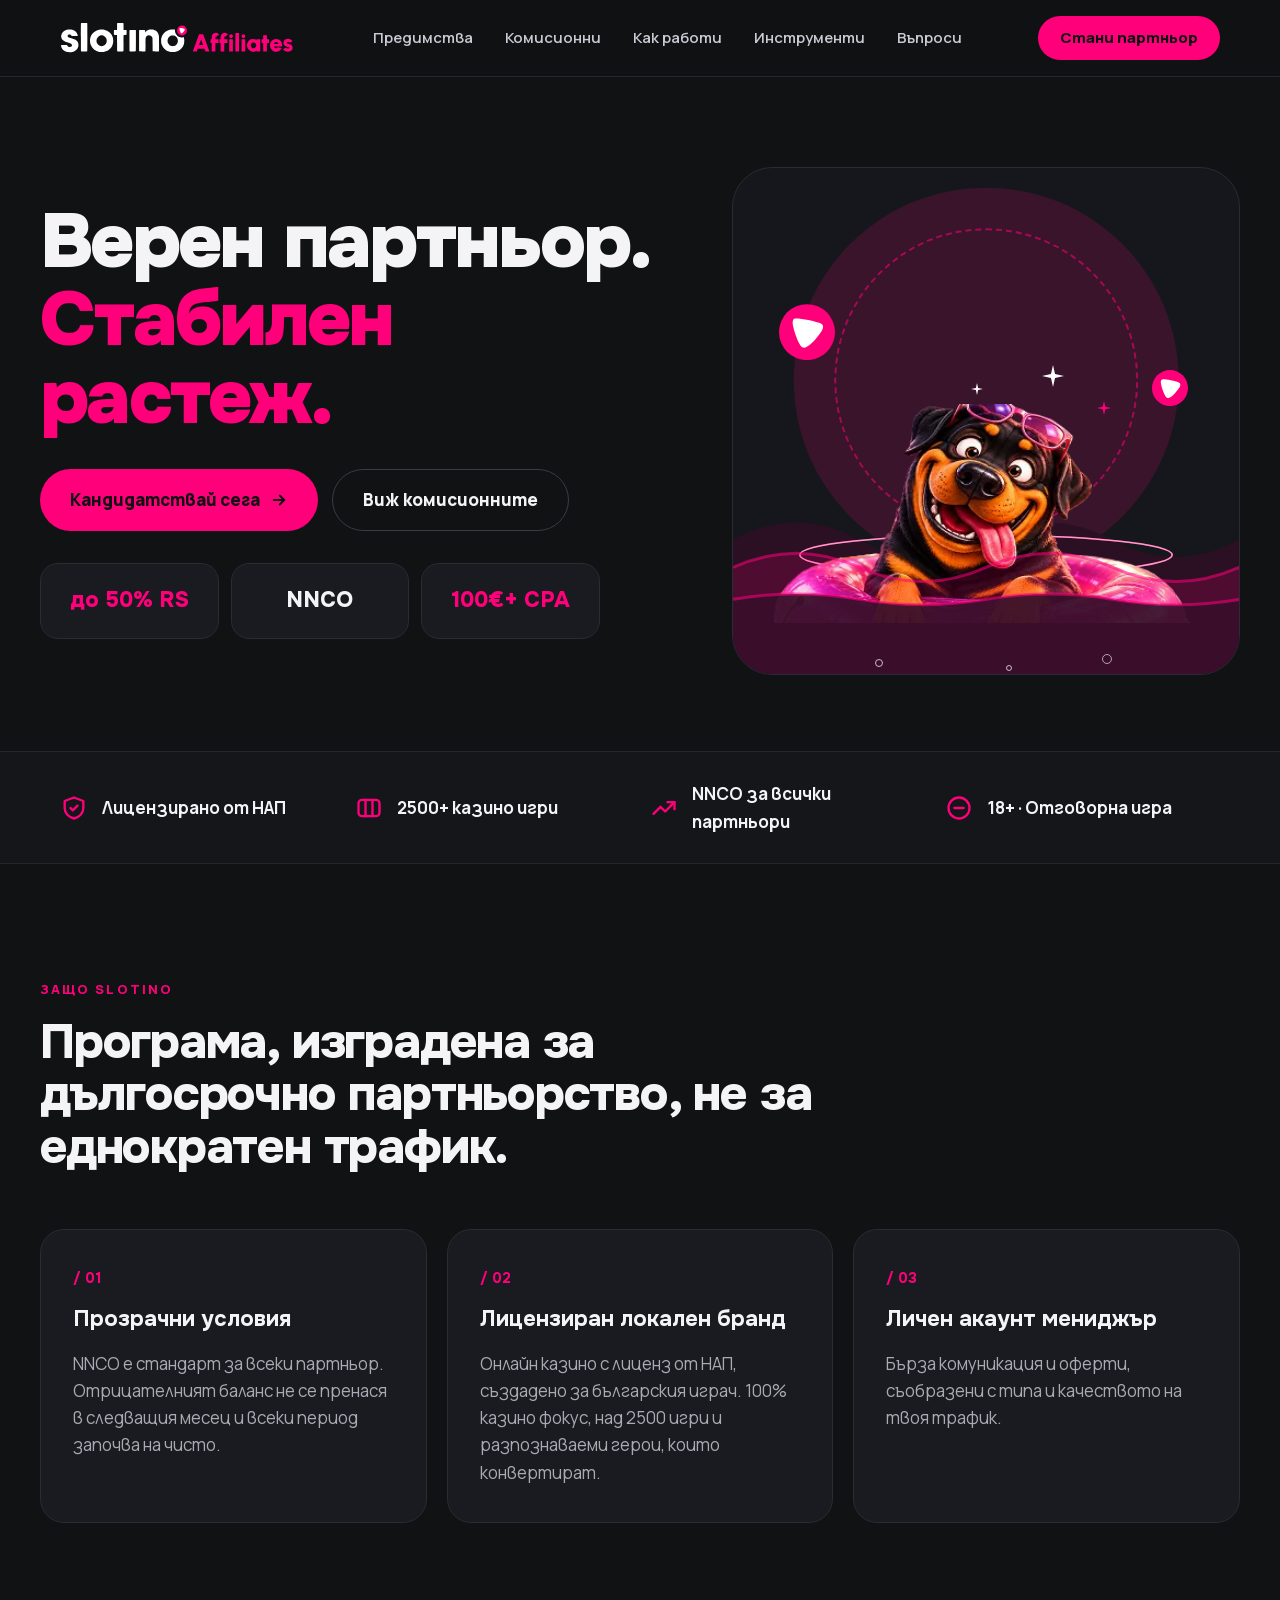
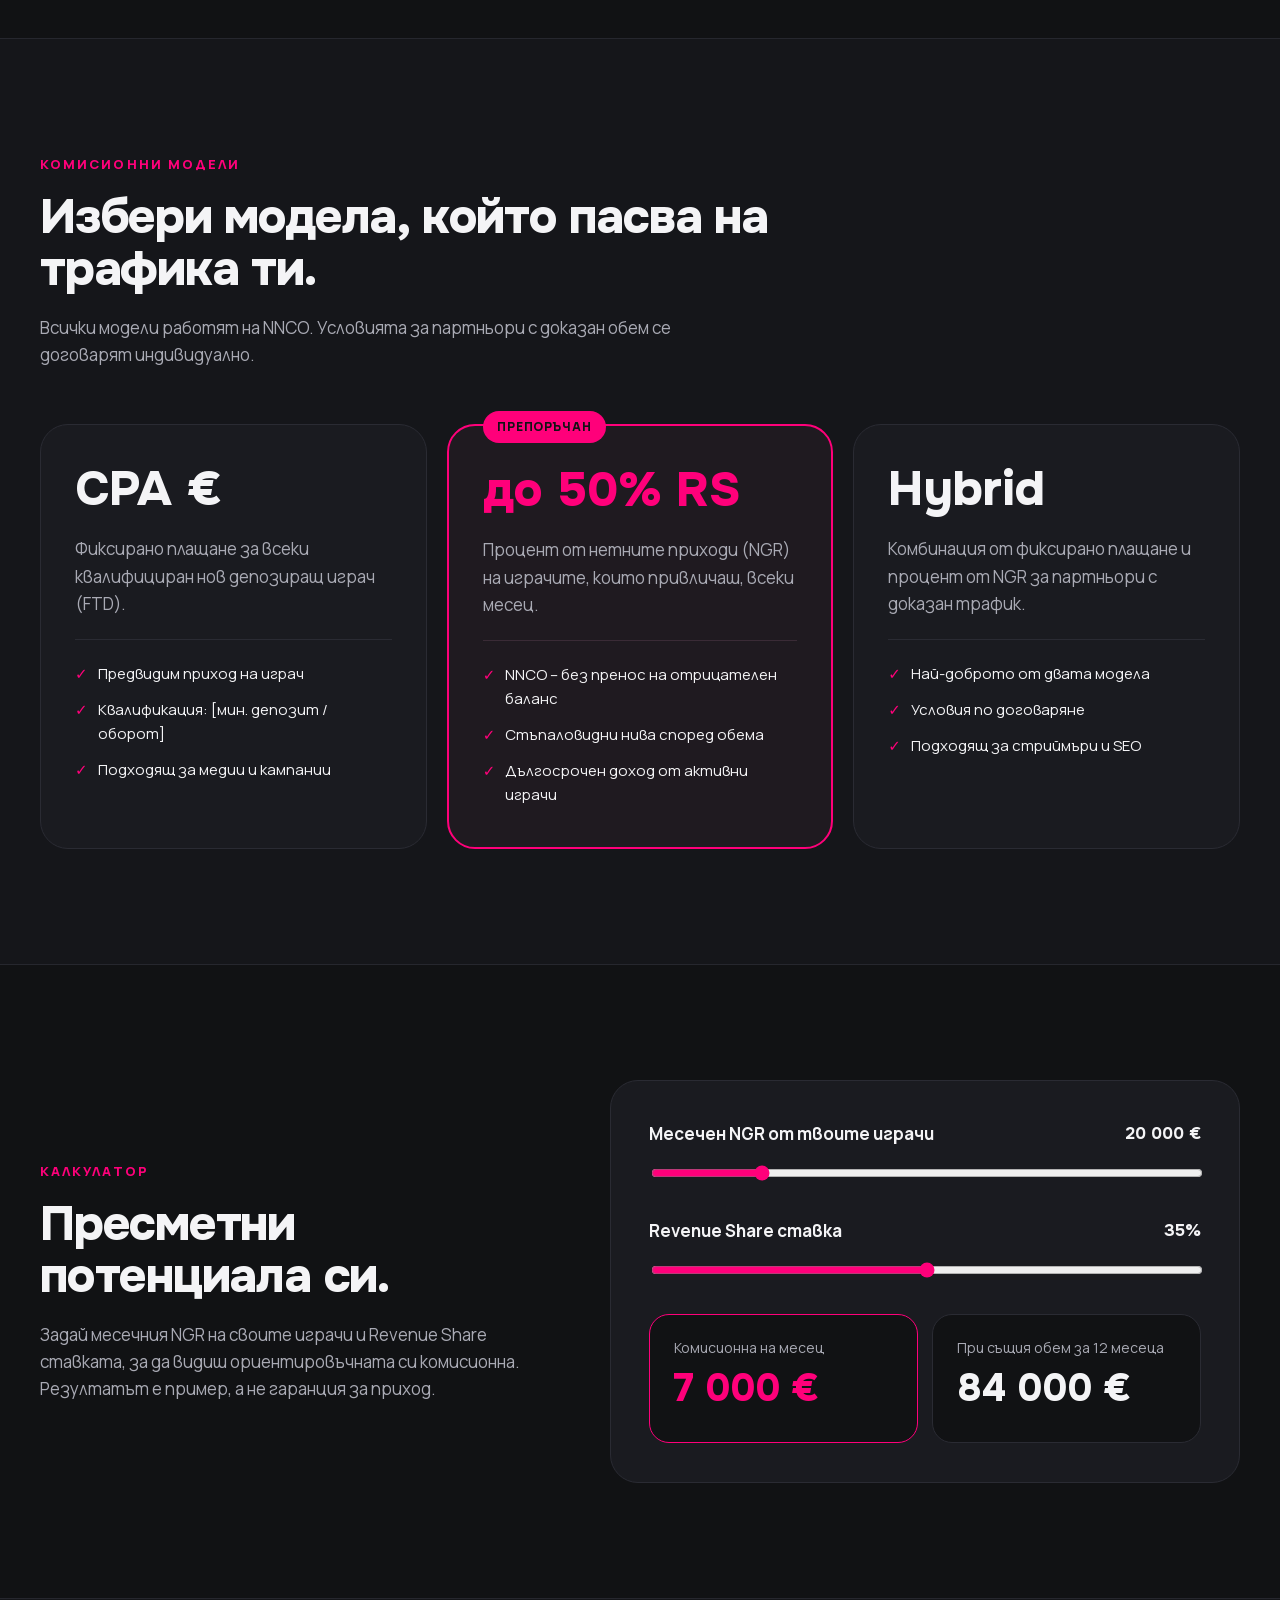
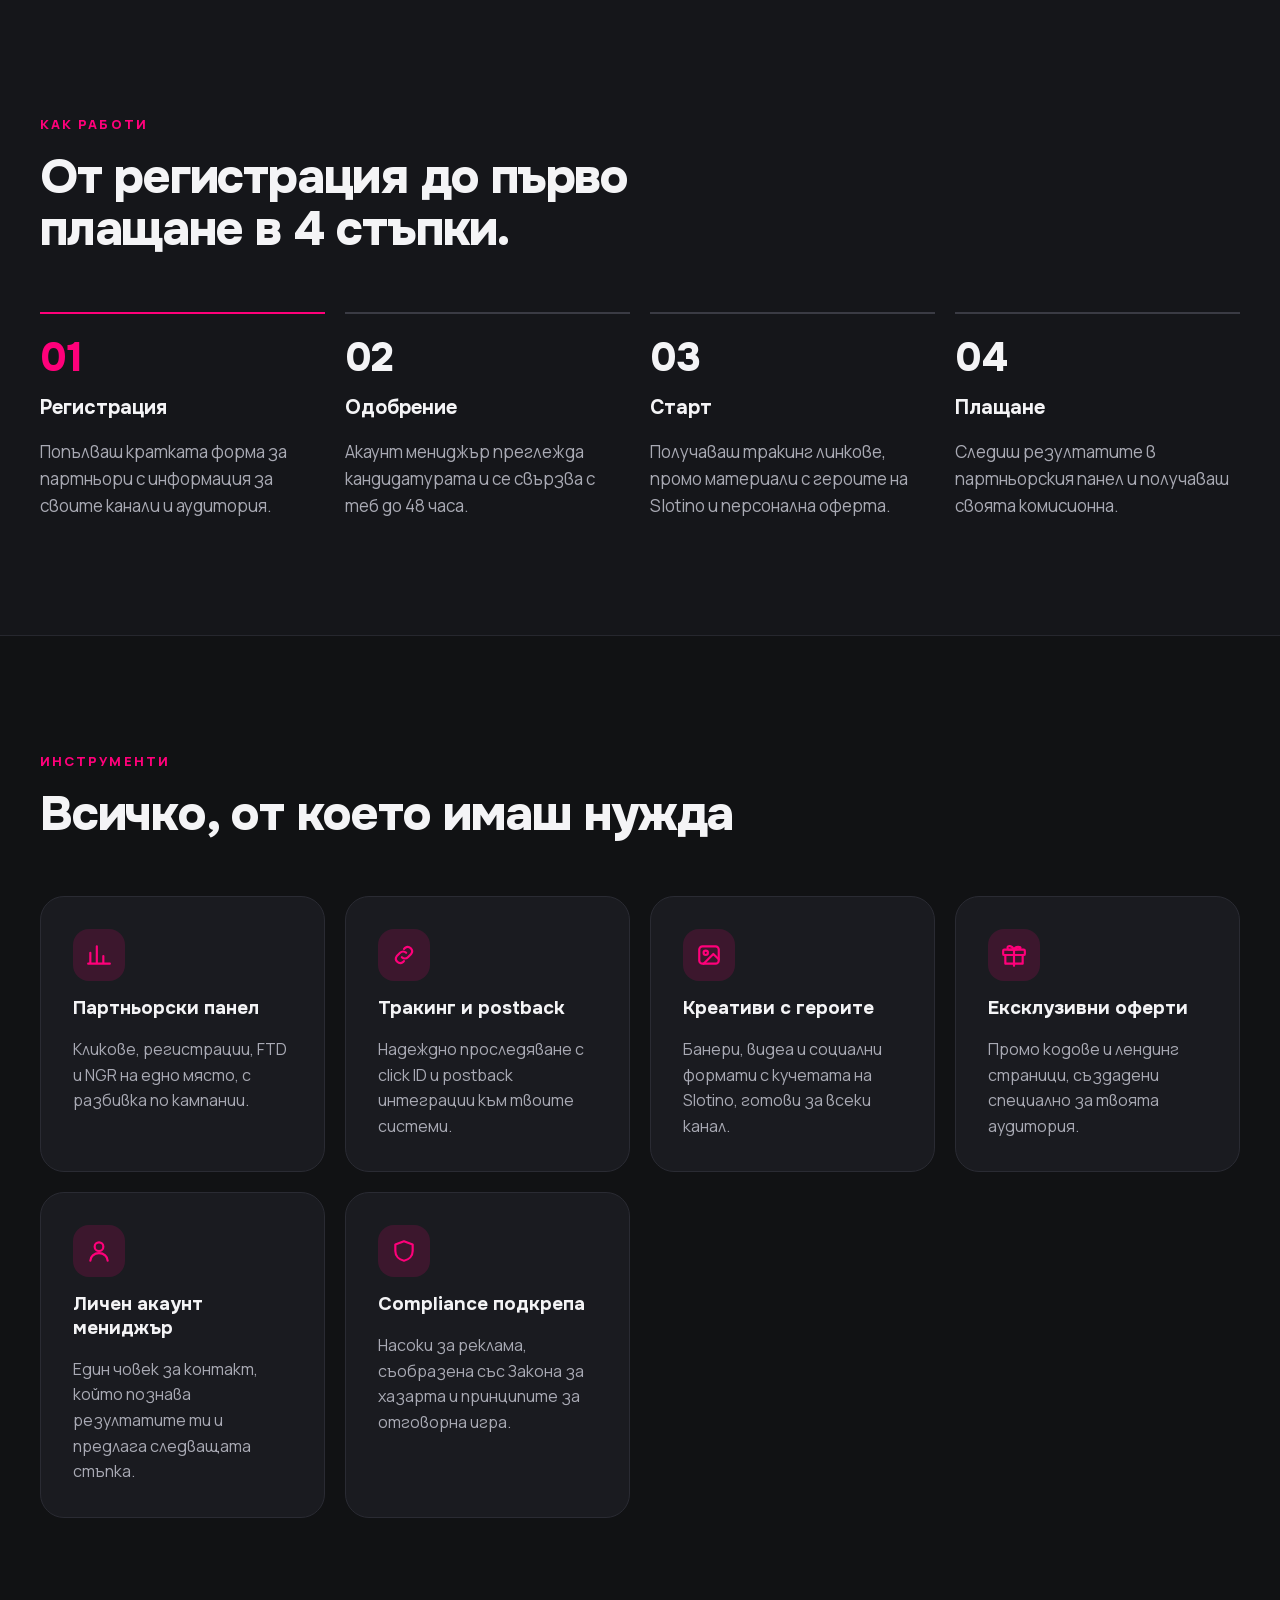
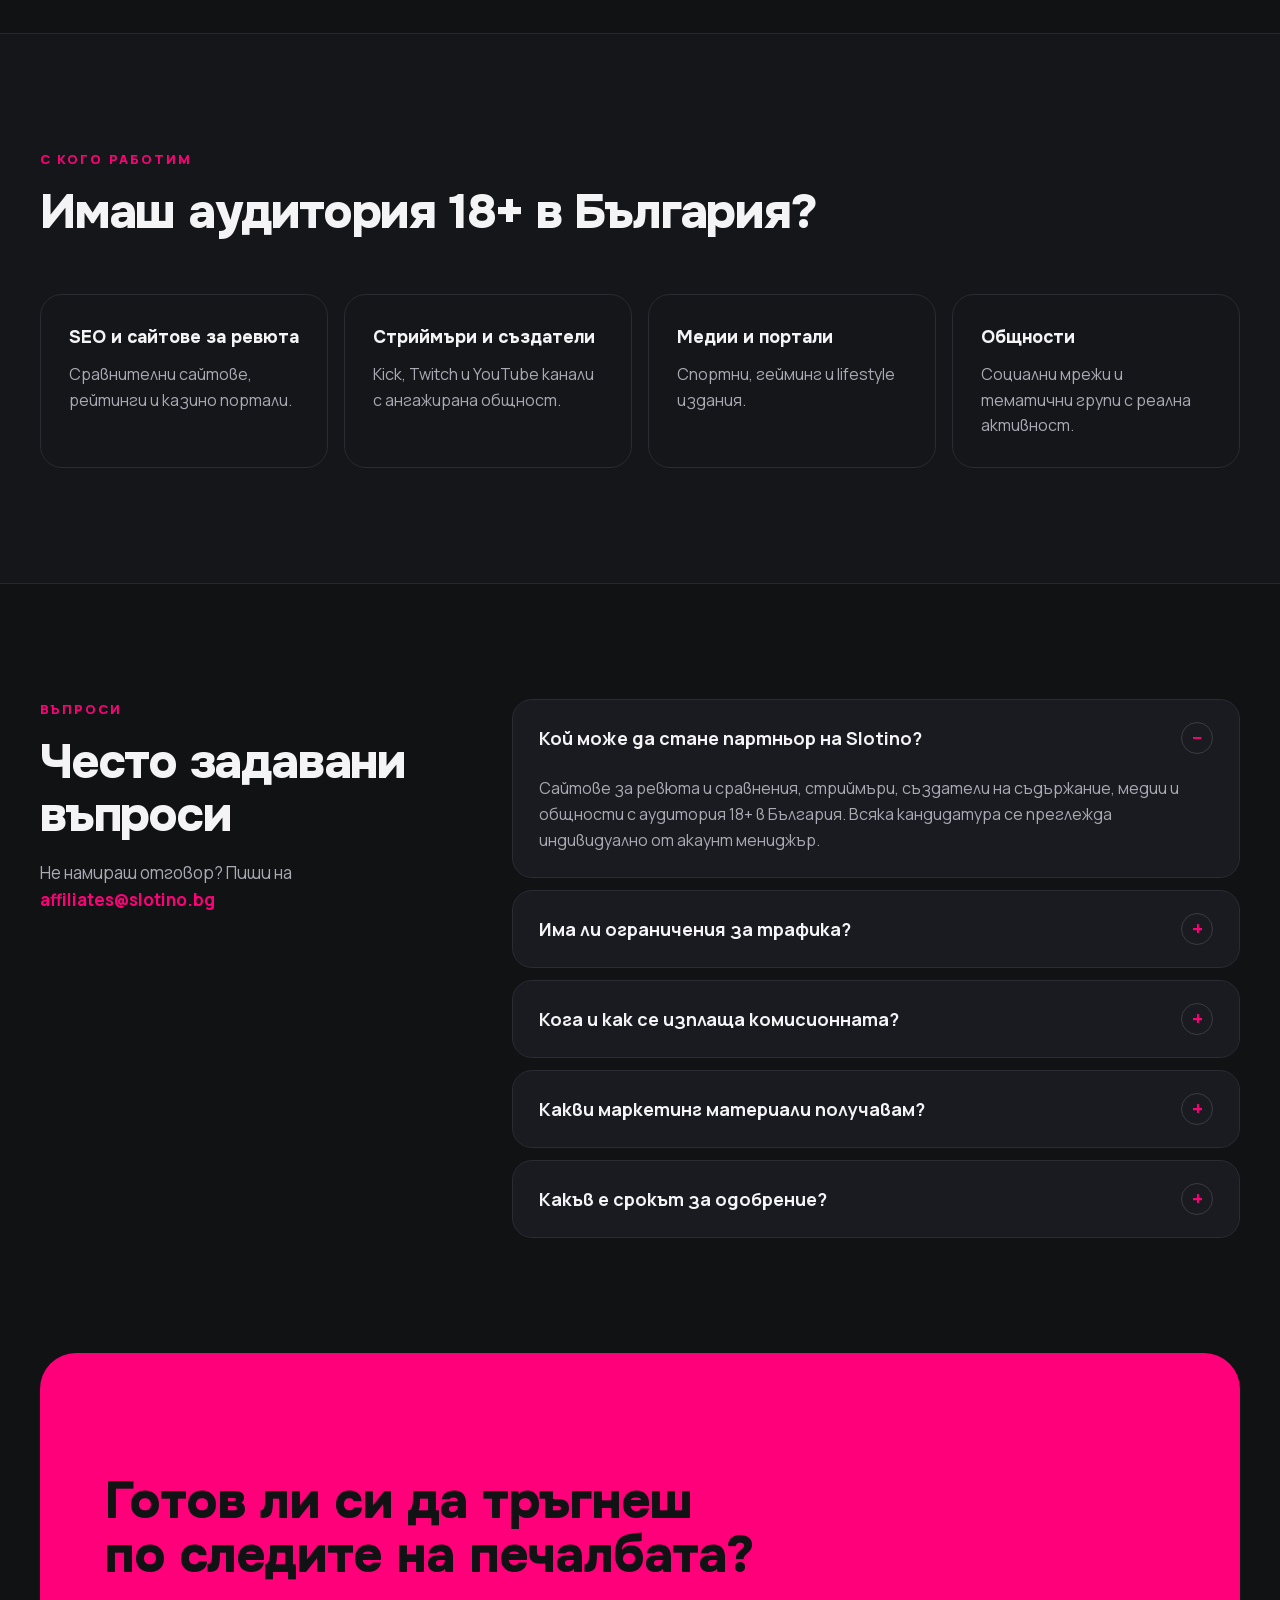
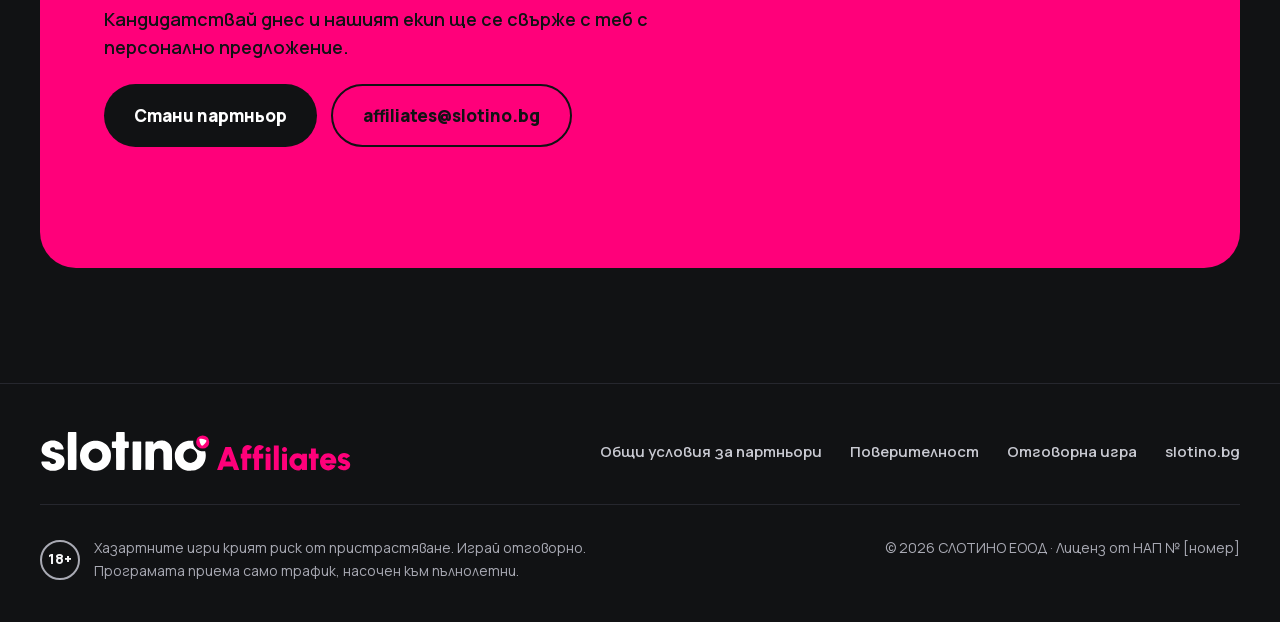
==== index.html @ 61c24313 "Add Slotino Affiliates landing page for GitHub Pages Responsive static site (mobile/tablet/desktop) " ====
<!DOCTYPE html>
<html lang="bg">
<head>
<meta charset="utf-8">
<meta name="viewport" content="width=device-width, initial-scale=1, viewport-fit=cover">
<title>Slotino Affiliates – Партньорска програма</title>
<meta name="description" content="Партньорската програма на Slotino.bg: до 50% Revenue Share, CPA от 100€, NNCO за всички партньори и личен акаунт мениджър.">
<meta name="theme-color" content="#111214">
<meta name="robots" content="index,follow">
<meta http-equiv="Content-Security-Policy" content="default-src 'self'; img-src 'self' data:; style-src 'self'; font-src 'self'; script-src 'self'; base-uri 'self'; form-action 'self'">
<meta name="referrer" content="strict-origin-when-cross-origin">
<link rel="canonical" href="https://slotinoaffiliates.com/">
<meta property="og:type" content="website">
<meta property="og:locale" content="bg_BG">
<meta property="og:site_name" content="Slotino Affiliates">
<meta property="og:title" content="Slotino Affiliates – Партньорска програма">
<meta property="og:description" content="До 50% Revenue Share, CPA от 100€, NNCO за всички партньори и личен акаунт мениджър.">
<meta property="og:url" content="https://slotinoaffiliates.com/">
<meta property="og:image" content="https://slotinoaffiliates.com/assets/img/og-image.jpg">
<meta property="og:image:width" content="1200">
<meta property="og:image:height" content="630">
<meta name="twitter:card" content="summary_large_image">
<meta name="format-detection" content="telephone=no">
<link rel="icon" href="favicon.svg" type="image/svg+xml">
<link rel="icon" href="favicon-32.png" sizes="32x32" type="image/png">
<link rel="apple-touch-icon" href="apple-touch-icon.png">
<link rel="manifest" href="site.webmanifest">
<link rel="preload" href="assets/fonts/onest-cyrillic.woff2" as="font" type="font/woff2" crossorigin>
<link rel="preload" href="assets/fonts/manrope-cyrillic.woff2" as="font" type="font/woff2" crossorigin>
<link rel="stylesheet" href="assets/css/styles.css">
</head>
<body>
<a class="skip-link" href="#main">Към съдържанието</a>

<header class="header">
  <div class="wrap header__in">
    <a href="#top" aria-label="Slotino Affiliates – начало"><svg class="wordmark" viewBox="0 0 2600 330" role="img" aria-label="Slotino Affiliates"><path d="M84.2 319.6C59.7 314.9 40.3 304 27.3 287.6C18.3 276.1 10.4 257 11.2 248.7C11.7 243.3 13.3 243 45.7 243C61.9 243 76 243.4 77.4 244C79.1 244.6 80.6 246.6 82.1 249.9C86.5 260.2 97 265.8 109.6 264.7C123.3 263.4 132 256.1 132 246C132 233.3 123 227.2 87.5 215.5C56.1 205.2 38.9 196.1 27.1 183.5C16.9 172.5 13 162.3 13 146.4C13 125.5 22.2 106.2 38.7 92.5C46.9 85.7 64.4 76.9 75.4 74.1C94.3 69.2 116.1 69.2 135.2 74.1C164.2 81.5 185.6 101.4 192.9 128C195.5 137.2 195.5 140.2 193.2 142.4C191.5 143.9 188 144 159.4 143.8L127.5 143.5L124.5 137.5C120.6 129.7 115.8 127 105.3 126.8C92.9 126.6 84 133.1 84 142.2C84 154.2 93.2 160.2 125.4 169C159.3 178.3 176.2 186.7 188.8 200.5C199.2 211.8 203.6 225.7 202.7 244.5C202.1 257.3 200.3 264.7 195.4 274.5C188 289.6 176.2 300.8 158.5 309.6C141.7 317.8 131.6 320.1 109.5 320.6C96.9 320.8 89.3 320.5 84.2 319.6ZM433.5 318.4C388.2 310.3 352.4 281.1 337.5 240C333 227.5 331 216.5 330.3 201.4C329.4 179 333.1 159.9 341.9 141.4C348.2 128.2 353.5 120.5 363.4 110.1C381.3 91.5 403.6 79.2 430 73.4C442 70.8 473.8 70.7 486 73.3C530.3 82.8 564.1 111.1 578.4 150.8C583.5 165 585.3 176.9 585.3 195C585.3 213.1 583.4 225.2 578.4 239.2C563.4 281.2 526.7 310.9 480.5 318.5C469.2 320.4 444.2 320.3 433.5 318.4ZM1221 319.3C1219.1 319 1213.6 318 1208.9 317C1166.4 307.6 1133.2 278.7 1119.2 239C1113.6 223.1 1112.5 215.5 1112.6 194.5C1112.7 176.5 1112.8 174.9 1115.8 163.5C1124.8 129.4 1146.9 101.6 1177.6 85.8C1198.5 75 1213.4 71.6 1239 71.5C1249.2 71.5 1259.2 71.9 1261.3 72.3L1265.1 73.1L1264.4 77.9C1262.9 89.1 1267.9 109.4 1275.1 121.7C1277 124.9 1282.5 131.6 1287.5 136.6C1295.4 144.5 1297.8 146.3 1307 150.7C1321.2 157.7 1329.6 159.4 1345.3 158.7C1352 158.3 1358.6 157.9 1359.9 157.8C1362.2 157.5 1362.5 158.1 1364.1 164.3C1368.6 181.5 1368.9 202.7 1365 222C1354.6 273.1 1315.6 309.8 1262.5 318.5C1254.2 319.9 1230 320.3 1221 319.3ZM231.6 310.8C230.2 308.8 230 292.5 230 156.3C230 5.3 230 4 232 2C233.9 0.1 235.3 0 265.8 0C295.4 0 297.8 0.1 299.3 1.8C300.9 3.5 301 15.7 301 156.7C301 303.6 300.9 309.8 299.2 311.3C297.5 312.8 293.7 313 265.2 313C233.2 313 233.1 313 231.6 310.8ZM629.6 310.8C628.2 308.8 628 298.7 628 222C628 169.4 627.6 134.9 627 134C626.3 132.8 623 132.4 611.6 132C591.5 131.3 593 133.5 593 105C593 87.1 593.3 82 594.4 80.4C595.7 78.7 597.5 78.4 611 78C622.9 77.6 626.3 77.2 627 76C627.6 75.1 628 59.6 628 39.2C628 5.3 628.1 3.9 630 2C631.9 0.1 633.3 0 663.8 0C693.4 0 695.8 0.1 697.3 1.8C698.8 3.5 699 7.5 699 38.6C699 68.6 699.2 73.9 700.6 75.8C702 77.9 702.8 78 715.3 78C734.5 78 733 75.7 733 104.9C733 125.9 732.8 128.9 731.3 130.1C730.2 131.1 725.7 131.6 715.9 131.8C703 132.1 701.9 132.3 700.5 134.3C699.2 136.2 699 147.6 699 223.1C699 305.7 698.9 309.8 697.2 311.3C695.5 312.8 691.7 313 663.2 313C631.2 313 631.1 313 629.6 310.8ZM765.6 310.8C764.2 308.8 764 296.2 764 195.7L764 82.9L766.5 80.5L768.9 78L799.7 78C826 78 830.9 78.2 832.8 79.6L835 81.1L835 195.5C835 298.1 834.8 310 833.4 311.4C832.1 312.8 827.6 313 799.5 313C767.2 313 767.1 313 765.6 310.8ZM871.8 311.9C870.1 311 870 304.4 870 196L870 81.1L872.2 79.6C874.1 78.2 878.8 78 903.2 78C938.5 78 936 76.9 936.1 92.8L936.1 103.5L938.3 100.5C939.5 98.9 943.6 94.3 947.4 90.3C962.1 74.8 985.3 67.9 1012.5 70.9C1026 72.4 1032.6 74.3 1044.8 80.2C1066.8 90.7 1081 109.9 1087.3 137.5C1089.3 146.1 1089.4 150.2 1089.7 227.7C1090.1 308.6 1090.1 308.9 1088.1 310.9C1086.1 312.9 1085 313 1054.2 313C1030.3 313 1022 312.7 1020.7 311.8C1019.2 310.6 1019.1 304 1018.7 240C1018.4 177.7 1018.1 168.8 1016.6 163.1C1012.1 146.1 1003 138.2 985.7 136.4C968.3 134.6 952.9 141.6 946.4 154.2C941.1 164.6 941 166.1 941 240C941 300.4 940.8 308.8 939.4 310.8C937.9 313 937.8 313 905.7 313C885.7 313 872.8 312.6 871.8 311.9ZM469.5 253.5C479.1 251.5 487.9 246.9 495.2 240.2C508.1 228.3 514.2 214.1 514.3 196C514.5 178.9 508.9 164.9 497 152.9C487.1 142.9 471.1 136 457.5 136C443.9 136 429.8 142.2 418.9 153C394.5 177.1 395 215.7 420.2 239.5C433.8 252.4 451.3 257.3 469.5 253.5ZM1251.5 253.5C1262.5 251.2 1270.4 246.7 1279.1 238.1C1288 229.2 1292.9 220 1295.4 207.8C1298.3 193.5 1296.7 181.9 1289.9 168.1C1282.1 152.3 1267.8 141.1 1250.5 137.5C1241.7 135.7 1237.3 135.7 1228.7 137.5C1212.7 140.9 1197 153.1 1189.7 167.7C1172.2 203.1 1191.2 245.4 1228.2 253.5C1236.5 255.3 1243 255.3 1251.5 253.5Z" fill="#FFFFFF"/><g class="ping"><circle cx="1342.25" cy="82.5" r="54.25" fill="#FF007A"/><path d="M1333.1 111.8C1328.1 109.2 1319 88.4 1315.5 71.5C1313.6 62.1 1314.6 57.4 1318.8 56.3C1324.9 54.8 1357.2 60.7 1368.3 65.3C1377.7 69.3 1374.5 78.6 1357.1 98C1350.9 104.9 1342.2 111.5 1338 112.5C1336.6 112.8 1334.4 112.5 1333.1 111.8Z" fill="#FFFFFF"/></g><path d="M1529.4 124.5H1575L1643.6 313.5H1600.7L1589.9 283.8H1514.5L1503.7 313.5H1460.8ZM1529.4 243.3H1575L1552.1 180.7ZM1709.3 153.9V178.5H1744.2V219H1709.3V313.5H1668.8V219H1656.1V178.5H1668.8V153.9Q1668.8 141.2 1675.1 130.8Q1681.4 120.3 1691.9 114Q1702.4 107.8 1715.3 107.8Q1724.6 107.8 1733.8 111.6Q1742.9 115.5 1750.1 123.7L1720.9 152.3Q1720.3 150.3 1718.6 149.3Q1716.9 148.3 1715.3 148.3Q1712.8 148.3 1711.1 149.9Q1709.3 151.5 1709.3 153.9ZM1807.2 153.9V178.5H1842V219H1807.2V313.5H1766.7V219H1754V178.5H1766.7V153.9Q1766.7 141.2 1773 130.8Q1779.3 120.3 1789.8 114Q1800.3 107.8 1813.1 107.8Q1822.5 107.8 1831.6 111.6Q1840.8 115.5 1848 123.7L1818.8 152.3Q1818.1 150.3 1816.4 149.3Q1814.8 148.3 1813.1 148.3Q1810.7 148.3 1809 149.9Q1807.2 151.5 1807.2 153.9ZM1861.3 178.5H1901.8V313.5H1861.3ZM1881.9 164.5Q1873.1 164.5 1867.1 158.7Q1861.2 152.8 1861.2 144.2Q1861.2 135.7 1867.1 129.8Q1873.1 124 1881.7 124Q1890.2 124 1896.1 129.8Q1902 135.7 1902 144.2Q1902 152.8 1896.2 158.7Q1890.5 164.5 1881.9 164.5ZM1929.2 313.5V111H1969.7V313.5ZM1997.1 178.5H2037.6V313.5H1997.1ZM2017.7 164.5Q2008.9 164.5 2002.9 158.7Q1997 152.8 1997 144.2Q1997 135.7 2002.9 129.8Q2008.9 124 2017.5 124Q2026 124 2031.9 129.8Q2037.8 135.7 2037.8 144.2Q2037.8 152.8 2032 158.7Q2026.3 164.5 2017.7 164.5ZM2162 178.5H2202.5V313.5H2161.8L2159.9 301.4Q2154.9 308.4 2147.3 312.7Q2139.7 317 2129.6 317Q2114.4 317 2101.3 311.3Q2088.1 305.7 2078.1 295.6Q2068.1 285.6 2062.5 272.4Q2056.9 259.2 2056.9 244.1Q2056.9 229.7 2062.2 217.1Q2067.5 204.6 2077 195Q2086.5 185.5 2099 180.1Q2111.5 174.7 2125.8 174.7Q2137.4 174.7 2146.9 179.5Q2156.4 184.3 2163.9 191.5ZM2128.5 278.1Q2136.9 278.1 2143.7 273.8Q2150.6 269.5 2154.7 262.2Q2158.7 254.9 2158.7 246Q2158.7 237.1 2154.7 229.8Q2150.6 222.5 2143.7 218.2Q2136.9 213.9 2128.5 213.9Q2120.1 213.9 2113.3 218.2Q2106.5 222.5 2102.5 229.8Q2098.5 237.1 2098.5 246Q2098.5 254.9 2102.6 262.2Q2106.6 269.5 2113.4 273.8Q2120.2 278.1 2128.5 278.1ZM2298.7 219H2275.8V313.5H2235.3V219H2217.7V178.5H2235.3V136.1H2275.8V178.5H2298.7ZM2377.4 317Q2358.8 317 2343.5 307.4Q2328.1 297.8 2319 281.6Q2309.9 265.4 2309.9 245.9Q2309.9 231.1 2315.2 218.3Q2320.4 205.4 2329.7 195.6Q2338.9 185.8 2351.2 180.3Q2363.5 174.7 2377.4 174.7Q2393.6 174.7 2407 181.8Q2420.5 188.9 2429.7 201Q2439 213.1 2442.9 228.2Q2446.8 243.3 2443.7 259.4H2353.7Q2355.5 264.1 2358.7 267.9Q2361.9 271.8 2366.5 274.1Q2371.2 276.4 2377.4 276.5Q2383.4 276.6 2388.4 273.9Q2393.5 271.2 2397.3 266.7L2438.6 276.2Q2430.3 294.2 2414 305.6Q2397.7 317 2377.4 317ZM2352.2 229.7H2402.8Q2400.9 223.9 2397.1 219.4Q2393.3 214.9 2388.3 212.4Q2383.2 209.8 2377.4 209.8Q2371.7 209.8 2366.7 212.4Q2361.6 214.9 2357.9 219.4Q2354.2 223.9 2352.2 229.7ZM2503.1 315.9Q2492.8 315 2483.4 311.5Q2473.9 308 2466.5 301.9Q2459.1 295.8 2454.8 287L2488.8 272.5Q2490.1 273.9 2492.6 276.2Q2495 278.4 2498.7 280.2Q2502.4 281.9 2507.7 281.9Q2511.2 281.9 2514.5 281.2Q2517.8 280.4 2519.9 278.5Q2522 276.6 2522 273.3Q2522 269.5 2519.2 267.5Q2516.5 265.6 2512.5 264.7Q2508.6 263.8 2505.2 263.3Q2493.2 261.4 2482.2 255.7Q2471.2 249.9 2464.2 240.7Q2457.2 231.4 2457.2 219Q2457.2 205.1 2464.3 195Q2471.5 184.8 2483 179.4Q2494.6 173.9 2508 173.9Q2523.7 173.9 2537.2 180.4Q2550.6 186.9 2559.2 199L2527.4 217.9Q2525.8 215.9 2523.4 213.8Q2521 211.7 2518 210.2Q2515 208.6 2511.5 208.2Q2506.7 207.8 2503 208.5Q2499.3 209.3 2497.2 211.5Q2495 213.7 2495 217.9Q2495 221.8 2498.8 223.6Q2502.6 225.3 2507.3 226.2Q2512 227 2515 227.9Q2526.6 231.7 2536.8 237.8Q2547.1 243.8 2553.4 252.5Q2559.7 261.1 2559.2 272.7Q2559.2 286.2 2551.2 296.5Q2543.1 306.8 2530.2 312Q2517.4 317.3 2503.1 315.9Z" fill="#FF007A"/></svg></a>
    <button class="menu-btn" type="button" aria-expanded="false" aria-controls="site-nav" aria-label="Меню"><span></span><span></span><span></span></button>
    <nav class="nav" id="site-nav" aria-label="Основна навигация">
      <a href="#why">Предимства</a>
      <a href="#models">Комисионни</a>
      <a href="#how">Как работи</a>
      <a href="#tools">Инструменти</a>
      <a href="#faq">Въпроси</a>
    </nav>
    <!-- TODO: сменете href с линка към формата за регистрация на партньори -->
    <a class="btn btn--pink btn--sm header__cta" href="#join">Стани партньор</a>
  </div>
</header>

<main id="main">
  <section id="top" class="hero">
    <div class="wrap hero__in">
      <div class="hero__copy">
        <h1>Верен партньор. <span>Стабилен растеж.</span></h1>
        <div class="hero__ctas">
          <a class="btn btn--pink" href="#join">Кандидатствай сега
            <svg width="18" height="18" viewBox="0 0 24 24" fill="none" stroke="currentColor" stroke-width="2.6" stroke-linecap="round" stroke-linejoin="round" aria-hidden="true"><path d="M5 12h14"/><path d="M13 6l6 6-6 6"/></svg>
          </a>
          <a class="btn btn--ghost" href="#models">Виж комисионните</a>
        </div>
        <div class="chips">
          <div class="chip chip--pink">до 50% RS</div>
          <div class="chip">NNCO</div>
          <div class="chip chip--pink">100€+ CPA</div>
        </div>
      </div>

      <div class="hero__art">
        <div class="scene">
          <div class="scene__sun"></div>
          <div class="scene__orbit"></div>
          <div class="scene__ball scene__ball--a"><svg viewBox="1288 28 108.5 108.5" width="56" height="56" aria-hidden="true"><circle cx="1342.25" cy="82.5" r="54.25" fill="#FF007A"/><path d="M1333.1 111.8C1328.1 109.2 1319 88.4 1315.5 71.5C1313.6 62.1 1314.6 57.4 1318.8 56.3C1324.9 54.8 1357.2 60.7 1368.3 65.3C1377.7 69.3 1374.5 78.6 1357.1 98C1350.9 104.9 1342.2 111.5 1338 112.5C1336.6 112.8 1334.4 112.5 1333.1 111.8Z" fill="#FFFFFF"/></svg></div>
          <div class="scene__ball scene__ball--b"><svg viewBox="1288 28 108.5 108.5" width="36" height="36" aria-hidden="true"><circle cx="1342.25" cy="82.5" r="54.25" fill="#FF007A"/><path d="M1333.1 111.8C1328.1 109.2 1319 88.4 1315.5 71.5C1313.6 62.1 1314.6 57.4 1318.8 56.3C1324.9 54.8 1357.2 60.7 1368.3 65.3C1377.7 69.3 1374.5 78.6 1357.1 98C1350.9 104.9 1342.2 111.5 1338 112.5C1336.6 112.8 1334.4 112.5 1333.1 111.8Z" fill="#FFFFFF"/></svg></div>
          <div class="water water--back"><svg viewBox="0 0 2400 100" preserveAspectRatio="none" aria-hidden="true"><path d="M0 22 Q150 2 300 22 T600 22 T900 22 T1200 22 T1500 22 T1800 22 T2100 22 T2400 22 L2400 100 L0 100 Z" fill="#2B0F22"/></svg></div>
          <div class="ripples"><svg viewBox="0 0 200 40" preserveAspectRatio="none" aria-hidden="true">
            <ellipse class="ripple" cx="100" cy="20" rx="80" ry="12" fill="none" stroke="#FF007A" stroke-width="1.5" vector-effect="non-scaling-stroke"/>
            <ellipse class="ripple ripple--late" cx="100" cy="20" rx="80" ry="12" fill="none" stroke="#FFFFFF" stroke-opacity=".6" stroke-width="1.5" vector-effect="non-scaling-stroke"/>
          </svg></div>
          <div class="scene__dog"><picture><source srcset="assets/img/mascot-pool.webp" type="image/webp"><img class="dog-bob" src="assets/img/mascot-pool.png" width="388" height="200" alt="Талисманът на Slotino – ротвайлер с розови очила, плуващ на пояс" fetchpriority="high" decoding="async"></picture></div>
          <div class="spark spark--1"><svg viewBox="0 0 24 24" width="22" height="22" aria-hidden="true"><path d="M12 0 L14.2 9.8 L24 12 L14.2 14.2 L12 24 L9.8 14.2 L0 12 L9.8 9.8 Z" fill="#FFFFFF"/></svg></div>
          <div class="spark spark--2"><svg viewBox="0 0 24 24" width="14" height="14" aria-hidden="true"><path d="M12 0 L14.2 9.8 L24 12 L14.2 14.2 L12 24 L9.8 14.2 L0 12 L9.8 9.8 Z" fill="#FF007A"/></svg></div>
          <div class="spark spark--3"><svg viewBox="0 0 24 24" width="12" height="12" aria-hidden="true"><path d="M12 0 L14.2 9.8 L24 12 L14.2 14.2 L12 24 L9.8 14.2 L0 12 L9.8 9.8 Z" fill="#FFFFFF"/></svg></div>
          <div class="water water--front"><svg viewBox="0 0 2400 100" preserveAspectRatio="none" aria-hidden="true"><path d="M0 25 Q150 5 300 25 T600 25 T900 25 T1200 25 T1500 25 T1800 25 T2100 25 T2400 25 L2400 100 L0 100 Z" fill="#FF007A" fill-opacity=".16"/><path d="M0 25 Q150 5 300 25 T600 25 T900 25 T1200 25 T1500 25 T1800 25 T2100 25 T2400 25" fill="none" stroke="#FF007A" stroke-opacity=".55" stroke-width="3" vector-effect="non-scaling-stroke"/></svg></div>
          <div class="water water--deep"><svg viewBox="0 0 2400 100" preserveAspectRatio="none" aria-hidden="true"><path d="M0 18 Q150 6 300 18 T600 18 T900 18 T1200 18 T1500 18 T1800 18 T2100 18 T2400 18 L2400 100 L0 100 Z" fill="#3A0F2B" fill-opacity=".94"/><path d="M0 18 Q150 6 300 18 T600 18 T900 18 T1200 18 T1500 18 T1800 18 T2100 18 T2400 18" fill="none" stroke="#FF007A" stroke-opacity=".55" stroke-width="3" vector-effect="non-scaling-stroke"/></svg></div>
          <div class="bubbles" aria-hidden="true">
            <span class="bubble bubble--1"></span>
            <span class="bubble bubble--2"></span>
            <span class="bubble bubble--3"></span>
          </div>
        </div>
      </div>
    </div>
  </section>

  <section class="trust" aria-label="Ключови факти">
    <div class="wrap trust__in">
      <div class="trust__item"><svg width="28" height="28" viewBox="0 0 24 24" fill="none" stroke="#FF007A" stroke-width="2" stroke-linecap="round" stroke-linejoin="round" aria-hidden="true"><path d="M12 3l8 3v6c0 4.5-3.4 8-8 9-4.6-1-8-4.5-8-9V6z"/><path d="M9 12l2 2 4-4"/></svg>Лицензирано от НАП</div>
      <div class="trust__item"><svg width="28" height="28" viewBox="0 0 24 24" fill="none" stroke="#FF007A" stroke-width="2" stroke-linecap="round" stroke-linejoin="round" aria-hidden="true"><rect x="3" y="5" width="18" height="14" rx="3"/><path d="M9 5v14M15 5v14"/></svg>2500+ казино игри</div>
      <div class="trust__item"><svg width="28" height="28" viewBox="0 0 24 24" fill="none" stroke="#FF007A" stroke-width="2" stroke-linecap="round" stroke-linejoin="round" aria-hidden="true"><path d="M3 17l6-6 4 4 8-8"/><path d="M15 7h6v6"/></svg>NNCO за всички партньори</div>
      <div class="trust__item"><svg width="28" height="28" viewBox="0 0 24 24" fill="none" stroke="#FF007A" stroke-width="2" stroke-linecap="round" stroke-linejoin="round" aria-hidden="true"><circle cx="12" cy="12" r="9"/><path d="M8 12h8"/></svg>18+ · Отговорна игра</div>
    </div>
  </section>

  <section id="why" class="section">
    <div class="wrap">
      <div class="head">
        <div class="eyebrow">Защо Slotino</div>
        <h2 class="h2">Програма, изградена за дългосрочно партньорство, не за еднократен трафик.</h2>
      </div>
      <div class="grid">
        <article class="card"><div class="card__num">/ 01</div><h3>Прозрачни условия</h3><p>NNCO е стандарт за всеки партньор. Отрицателният баланс не се пренася в следващия месец и всеки период започва на чисто.</p></article>
        <article class="card"><div class="card__num">/ 02</div><h3>Лицензиран локален бранд</h3><p>Онлайн казино с лиценз от НАП, създадено за българския играч. 100% казино фокус, над 2500 игри и разпознаваеми герои, които конвертират.</p></article>
        <article class="card"><div class="card__num">/ 03</div><h3>Личен акаунт мениджър</h3><p>Бърза комуникация и оферти, съобразени с типа и качеството на твоя трафик.</p></article>
      </div>
    </div>
  </section>

  <section id="models" class="section section--alt">
    <div class="wrap">
      <div class="head">
        <div class="eyebrow">Комисионни модели</div>
        <h2 class="h2">Избери модела, който пасва на трафика ти.</h2>
        <p class="lead">Всички модели работят на NNCO. Условията за партньори с доказан обем се договарят индивидуално.</p>
      </div>
      <div class="grid models">
        <article class="model">
          <div class="model__value">CPA €</div>
          <p>Фиксирано плащане за всеки квалифициран нов депозиращ играч (FTD).</p>
          <hr>
          <ul class="ticks"><li>Предвидим приход на играч</li><li>Квалификация: [мин. депозит / оборот]</li><li>Подходящ за медии и кампании</li></ul>
        </article>
        <article class="model model--hl">
          <div class="model__badge">Препоръчан</div>
          <div class="model__value">до 50% RS</div>
          <p>Процент от нетните приходи (NGR) на играчите, които привличаш, всеки месец.</p>
          <hr>
          <ul class="ticks"><li>NNCO – без пренос на отрицателен баланс</li><li>Стъпаловидни нива според обема</li><li>Дългосрочен доход от активни играчи</li></ul>
        </article>
        <article class="model">
          <div class="model__value">Hybrid</div>
          <p>Комбинация от фиксирано плащане и процент от NGR за партньори с доказан трафик.</p>
          <hr>
          <ul class="ticks"><li>Най-доброто от двата модела</li><li>Условия по договаряне</li><li>Подходящ за стриймъри и SEO</li></ul>
        </article>
      </div>
    </div>
  </section>

  <section id="calc" class="section">
    <div class="wrap calc">
      <div class="calc__copy">
        <div class="eyebrow">Калкулатор</div>
        <h2 class="h2">Пресметни потенциала си.</h2>
        <p class="lead">Задай месечния NGR на своите играчи и Revenue Share ставката, за да видиш ориентировъчната си комисионна. Резултатът е пример, а не гаранция за приход.</p>
      </div>
      <form class="calc__box" id="calcForm">
        <div class="field">
          <div class="field__row"><label for="ngr">Месечен NGR от твоите играчи</label><output id="ngrOut" for="ngr">20 000 €</output></div>
          <input id="ngr" type="range" min="1000" max="100000" step="1000" value="20000">
        </div>
        <div class="field">
          <div class="field__row"><label for="rate">Revenue Share ставка</label><output id="rateOut" for="rate">35%</output></div>
          <input id="rate" type="range" min="20" max="50" step="1" value="35">
        </div>
        <div class="results" aria-live="polite">
          <div class="result result--hl"><span>Комисионна на месец</span><output id="monthly">7 000 €</output></div>
          <div class="result"><span>При същия обем за 12 месеца</span><output id="yearly">84 000 €</output></div>
        </div>
      </form>
    </div>
  </section>

  <section id="how" class="section section--alt">
    <div class="wrap">
      <div class="head">
        <div class="eyebrow">Как работи</div>
        <h2 class="h2">От регистрация до първо плащане в 4 стъпки.</h2>
      </div>
      <ol class="steps">
        <li class="step"><div class="step__num">01</div><h3>Регистрация</h3><p>Попълваш кратката форма за партньори с информация за своите канали и аудитория.</p></li>
        <li class="step"><div class="step__num">02</div><h3>Одобрение</h3><p>Акаунт мениджър преглежда кандидатурата и се свързва с теб до 48 часа.</p></li>
        <li class="step"><div class="step__num">03</div><h3>Старт</h3><p>Получаваш тракинг линкове, промо материали с героите на Slotino и персонална оферта.</p></li>
        <li class="step"><div class="step__num">04</div><h3>Плащане</h3><p>Следиш резултатите в партньорския панел и получаваш своята комисионна.</p></li>
      </ol>
    </div>
  </section>

  <section id="tools" class="section">
    <div class="wrap">
      <div class="head">
        <div class="eyebrow">Инструменти</div>
        <h2 class="h2">Всичко, от което имаш нужда</h2>
      </div>
      <div class="grid">
        <article class="card tool"><div class="tool__icon"><svg width="26" height="26" viewBox="0 0 24 24" fill="none" stroke="#FF007A" stroke-width="2" stroke-linecap="round" stroke-linejoin="round" aria-hidden="true"><path d="M4 20V10M10 20V4M16 20v-7M22 20H2"/></svg></div><h3>Партньорски панел</h3><p>Кликове, регистрации, FTD и NGR на едно място, с разбивка по кампании.</p></article>
        <article class="card tool"><div class="tool__icon"><svg width="26" height="26" viewBox="0 0 24 24" fill="none" stroke="#FF007A" stroke-width="2" stroke-linecap="round" stroke-linejoin="round" aria-hidden="true"><path d="M10 14a4 4 0 0 0 5.6 0l3-3a4 4 0 0 0-5.6-5.6l-1 1"/><path d="M14 10a4 4 0 0 0-5.6 0l-3 3a4 4 0 0 0 5.6 5.6l1-1"/></svg></div><h3>Тракинг и postback</h3><p>Надеждно проследяване с click ID и postback интеграции към твоите системи.</p></article>
        <article class="card tool"><div class="tool__icon"><svg width="26" height="26" viewBox="0 0 24 24" fill="none" stroke="#FF007A" stroke-width="2" stroke-linecap="round" stroke-linejoin="round" aria-hidden="true"><rect x="3" y="4" width="18" height="16" rx="3"/><circle cx="9" cy="10" r="2"/><path d="M21 16l-5-5-9 9"/></svg></div><h3>Креативи с героите</h3><p>Банери, видеа и социални формати с кучетата на Slotino, готови за всеки канал.</p></article>
        <article class="card tool"><div class="tool__icon"><svg width="26" height="26" viewBox="0 0 24 24" fill="none" stroke="#FF007A" stroke-width="2" stroke-linecap="round" stroke-linejoin="round" aria-hidden="true"><path d="M20 12v8H4v-8"/><rect x="2" y="7" width="20" height="5" rx="1"/><path d="M12 22V7"/><path d="M12 7c-2-4-6-4-6-1.5S9 7 12 7c3 0 6-1 6-1.5S14 3 12 7z"/></svg></div><h3>Ексклузивни оферти</h3><p>Промо кодове и лендинг страници, създадени специално за твоята аудитория.</p></article>
        <article class="card tool"><div class="tool__icon"><svg width="26" height="26" viewBox="0 0 24 24" fill="none" stroke="#FF007A" stroke-width="2" stroke-linecap="round" stroke-linejoin="round" aria-hidden="true"><circle cx="12" cy="8" r="4"/><path d="M4 21c0-4 3.6-7 8-7s8 3 8 7"/></svg></div><h3>Личен акаунт мениджър</h3><p>Един човек за контакт, който познава резултатите ти и предлага следващата стъпка.</p></article>
        <article class="card tool"><div class="tool__icon"><svg width="26" height="26" viewBox="0 0 24 24" fill="none" stroke="#FF007A" stroke-width="2" stroke-linecap="round" stroke-linejoin="round" aria-hidden="true"><path d="M12 3l8 3v6c0 4.5-3.4 8-8 9-4.6-1-8-4.5-8-9V6z"/></svg></div><h3>Compliance подкрепа</h3><p>Насоки за реклама, съобразена със Закона за хазарта и принципите за отговорна игра.</p></article>
      </div>
    </div>
  </section>

  <section class="section section--alt">
    <div class="wrap">
      <div class="head">
        <div class="eyebrow">С кого работим</div>
        <h2 class="h2">Имаш аудитория 18+ в България?</h2>
      </div>
      <div class="aud">
        <div class="aud__item"><strong>SEO и сайтове за ревюта</strong><span>Сравнителни сайтове, рейтинги и казино портали.</span></div>
        <div class="aud__item"><strong>Стриймъри и създатели</strong><span>Kick, Twitch и YouTube канали с ангажирана общност.</span></div>
        <div class="aud__item"><strong>Медии и портали</strong><span>Спортни, гейминг и lifestyle издания.</span></div>
        <div class="aud__item"><strong>Общности</strong><span>Социални мрежи и тематични групи с реална активност.</span></div>
      </div>
    </div>
  </section>

  <section id="faq" class="section">
    <div class="wrap faq">
      <div class="faq__head">
        <div class="eyebrow">Въпроси</div>
        <h2 class="h2">Често задавани въпроси</h2>
        <p class="lead">Не намираш отговор? Пиши на <a href="mailto:affiliates@slotino.bg">affiliates@slotino.bg</a></p>
      </div>
      <div class="faq__list">
        <details class="qa" name="faq" open><summary>Кой може да стане партньор на Slotino?</summary><p>Сайтове за ревюта и сравнения, стриймъри, създатели на съдържание, медии и общности с аудитория 18+ в България. Всяка кандидатура се преглежда индивидуално от акаунт мениджър.</p></details>
        <details class="qa" name="faq"><summary>Има ли ограничения за трафика?</summary><p>Не приемаме трафик, насочен към непълнолетни, подвеждаща реклама, спам и bidding по бранда без писмено съгласие. Всички материали трябва да отговарят на Закона за хазарта и принципите за отговорна игра.</p></details>
        <details class="qa" name="faq"><summary>Кога и как се изплаща комисионната?</summary><p>Комисионните се изплащат [месечно, до X-то число] при минимален праг от [XX] €. Методи за плащане: [банков превод / други].</p></details>
        <details class="qa" name="faq"><summary>Какви маркетинг материали получавам?</summary><p>Банери и креативи с героите на Slotino, тракинг линкове, промо кодове и лендинг страници, а при по-голям обем и ексклузивни оферти.</p></details>
        <details class="qa" name="faq"><summary>Какъв е срокът за одобрение?</summary><p>Акаунт мениджър преглежда всяка кандидатура и се свързва с теб до 48 часа.</p></details>
      </div>
    </div>
  </section>

  <section id="join" class="cta-wrap">
    <div class="wrap cta">
      <div class="cta__copy">
        <h2>Готов ли си да тръгнеш по следите на печалбата?</h2>
        <p>Кандидатствай днес и нашият екип ще се свърже с теб с персонално предложение.</p>
        <div class="cta__btns">
          <!-- TODO: сменете href с линка към формата за регистрация на партньори -->
          <a class="btn btn--dark" href="#">Стани партньор</a>
          <a class="btn btn--outline-dark" href="mailto:affiliates@slotino.bg">affiliates@slotino.bg</a>
        </div>
      </div>
      <div class="cta__art"><picture><source srcset="assets/img/mascot-trail.webp" type="image/webp"><img src="assets/img/mascot-trail.jpg" width="632" height="632" alt="Ротвайлерът на Slotino души следа от златни монети" loading="lazy" decoding="async"></picture></div>
    </div>
  </section>
</main>

<footer class="footer">
  <div class="wrap">
    <div class="footer__top">
      <svg class="wordmark" viewBox="0 0 2600 330" role="img" aria-label="Slotino Affiliates"><path d="M84.2 319.6C59.7 314.9 40.3 304 27.3 287.6C18.3 276.1 10.4 257 11.2 248.7C11.7 243.3 13.3 243 45.7 243C61.9 243 76 243.4 77.4 244C79.1 244.6 80.6 246.6 82.1 249.9C86.5 260.2 97 265.8 109.6 264.7C123.3 263.4 132 256.1 132 246C132 233.3 123 227.2 87.5 215.5C56.1 205.2 38.9 196.1 27.1 183.5C16.9 172.5 13 162.3 13 146.4C13 125.5 22.2 106.2 38.7 92.5C46.9 85.7 64.4 76.9 75.4 74.1C94.3 69.2 116.1 69.2 135.2 74.1C164.2 81.5 185.6 101.4 192.9 128C195.5 137.2 195.5 140.2 193.2 142.4C191.5 143.9 188 144 159.4 143.8L127.5 143.5L124.5 137.5C120.6 129.7 115.8 127 105.3 126.8C92.9 126.6 84 133.1 84 142.2C84 154.2 93.2 160.2 125.4 169C159.3 178.3 176.2 186.7 188.8 200.5C199.2 211.8 203.6 225.7 202.7 244.5C202.1 257.3 200.3 264.7 195.4 274.5C188 289.6 176.2 300.8 158.5 309.6C141.7 317.8 131.6 320.1 109.5 320.6C96.9 320.8 89.3 320.5 84.2 319.6ZM433.5 318.4C388.2 310.3 352.4 281.1 337.5 240C333 227.5 331 216.5 330.3 201.4C329.4 179 333.1 159.9 341.9 141.4C348.2 128.2 353.5 120.5 363.4 110.1C381.3 91.5 403.6 79.2 430 73.4C442 70.8 473.8 70.7 486 73.3C530.3 82.8 564.1 111.1 578.4 150.8C583.5 165 585.3 176.9 585.3 195C585.3 213.1 583.4 225.2 578.4 239.2C563.4 281.2 526.7 310.9 480.5 318.5C469.2 320.4 444.2 320.3 433.5 318.4ZM1221 319.3C1219.1 319 1213.6 318 1208.9 317C1166.4 307.6 1133.2 278.7 1119.2 239C1113.6 223.1 1112.5 215.5 1112.6 194.5C1112.7 176.5 1112.8 174.9 1115.8 163.5C1124.8 129.4 1146.9 101.6 1177.6 85.8C1198.5 75 1213.4 71.6 1239 71.5C1249.2 71.5 1259.2 71.9 1261.3 72.3L1265.1 73.1L1264.4 77.9C1262.9 89.1 1267.9 109.4 1275.1 121.7C1277 124.9 1282.5 131.6 1287.5 136.6C1295.4 144.5 1297.8 146.3 1307 150.7C1321.2 157.7 1329.6 159.4 1345.3 158.7C1352 158.3 1358.6 157.9 1359.9 157.8C1362.2 157.5 1362.5 158.1 1364.1 164.3C1368.6 181.5 1368.9 202.7 1365 222C1354.6 273.1 1315.6 309.8 1262.5 318.5C1254.2 319.9 1230 320.3 1221 319.3ZM231.6 310.8C230.2 308.8 230 292.5 230 156.3C230 5.3 230 4 232 2C233.9 0.1 235.3 0 265.8 0C295.4 0 297.8 0.1 299.3 1.8C300.9 3.5 301 15.7 301 156.7C301 303.6 300.9 309.8 299.2 311.3C297.5 312.8 293.7 313 265.2 313C233.2 313 233.1 313 231.6 310.8ZM629.6 310.8C628.2 308.8 628 298.7 628 222C628 169.4 627.6 134.9 627 134C626.3 132.8 623 132.4 611.6 132C591.5 131.3 593 133.5 593 105C593 87.1 593.3 82 594.4 80.4C595.7 78.7 597.5 78.4 611 78C622.9 77.6 626.3 77.2 627 76C627.6 75.1 628 59.6 628 39.2C628 5.3 628.1 3.9 630 2C631.9 0.1 633.3 0 663.8 0C693.4 0 695.8 0.1 697.3 1.8C698.8 3.5 699 7.5 699 38.6C699 68.6 699.2 73.9 700.6 75.8C702 77.9 702.8 78 715.3 78C734.5 78 733 75.7 733 104.9C733 125.9 732.8 128.9 731.3 130.1C730.2 131.1 725.7 131.6 715.9 131.8C703 132.1 701.9 132.3 700.5 134.3C699.2 136.2 699 147.6 699 223.1C699 305.7 698.9 309.8 697.2 311.3C695.5 312.8 691.7 313 663.2 313C631.2 313 631.1 313 629.6 310.8ZM765.6 310.8C764.2 308.8 764 296.2 764 195.7L764 82.9L766.5 80.5L768.9 78L799.7 78C826 78 830.9 78.2 832.8 79.6L835 81.1L835 195.5C835 298.1 834.8 310 833.4 311.4C832.1 312.8 827.6 313 799.5 313C767.2 313 767.1 313 765.6 310.8ZM871.8 311.9C870.1 311 870 304.4 870 196L870 81.1L872.2 79.6C874.1 78.2 878.8 78 903.2 78C938.5 78 936 76.9 936.1 92.8L936.1 103.5L938.3 100.5C939.5 98.9 943.6 94.3 947.4 90.3C962.1 74.8 985.3 67.9 1012.5 70.9C1026 72.4 1032.6 74.3 1044.8 80.2C1066.8 90.7 1081 109.9 1087.3 137.5C1089.3 146.1 1089.4 150.2 1089.7 227.7C1090.1 308.6 1090.1 308.9 1088.1 310.9C1086.1 312.9 1085 313 1054.2 313C1030.3 313 1022 312.7 1020.7 311.8C1019.2 310.6 1019.1 304 1018.7 240C1018.4 177.7 1018.1 168.8 1016.6 163.1C1012.1 146.1 1003 138.2 985.7 136.4C968.3 134.6 952.9 141.6 946.4 154.2C941.1 164.6 941 166.1 941 240C941 300.4 940.8 308.8 939.4 310.8C937.9 313 937.8 313 905.7 313C885.7 313 872.8 312.6 871.8 311.9ZM469.5 253.5C479.1 251.5 487.9 246.9 495.2 240.2C508.1 228.3 514.2 214.1 514.3 196C514.5 178.9 508.9 164.9 497 152.9C487.1 142.9 471.1 136 457.5 136C443.9 136 429.8 142.2 418.9 153C394.5 177.1 395 215.7 420.2 239.5C433.8 252.4 451.3 257.3 469.5 253.5ZM1251.5 253.5C1262.5 251.2 1270.4 246.7 1279.1 238.1C1288 229.2 1292.9 220 1295.4 207.8C1298.3 193.5 1296.7 181.9 1289.9 168.1C1282.1 152.3 1267.8 141.1 1250.5 137.5C1241.7 135.7 1237.3 135.7 1228.7 137.5C1212.7 140.9 1197 153.1 1189.7 167.7C1172.2 203.1 1191.2 245.4 1228.2 253.5C1236.5 255.3 1243 255.3 1251.5 253.5Z" fill="#FFFFFF"/><g class="ping"><circle cx="1342.25" cy="82.5" r="54.25" fill="#FF007A"/><path d="M1333.1 111.8C1328.1 109.2 1319 88.4 1315.5 71.5C1313.6 62.1 1314.6 57.4 1318.8 56.3C1324.9 54.8 1357.2 60.7 1368.3 65.3C1377.7 69.3 1374.5 78.6 1357.1 98C1350.9 104.9 1342.2 111.5 1338 112.5C1336.6 112.8 1334.4 112.5 1333.1 111.8Z" fill="#FFFFFF"/></g><path d="M1529.4 124.5H1575L1643.6 313.5H1600.7L1589.9 283.8H1514.5L1503.7 313.5H1460.8ZM1529.4 243.3H1575L1552.1 180.7ZM1709.3 153.9V178.5H1744.2V219H1709.3V313.5H1668.8V219H1656.1V178.5H1668.8V153.9Q1668.8 141.2 1675.1 130.8Q1681.4 120.3 1691.9 114Q1702.4 107.8 1715.3 107.8Q1724.6 107.8 1733.8 111.6Q1742.9 115.5 1750.1 123.7L1720.9 152.3Q1720.3 150.3 1718.6 149.3Q1716.9 148.3 1715.3 148.3Q1712.8 148.3 1711.1 149.9Q1709.3 151.5 1709.3 153.9ZM1807.2 153.9V178.5H1842V219H1807.2V313.5H1766.7V219H1754V178.5H1766.7V153.9Q1766.7 141.2 1773 130.8Q1779.3 120.3 1789.8 114Q1800.3 107.8 1813.1 107.8Q1822.5 107.8 1831.6 111.6Q1840.8 115.5 1848 123.7L1818.8 152.3Q1818.1 150.3 1816.4 149.3Q1814.8 148.3 1813.1 148.3Q1810.7 148.3 1809 149.9Q1807.2 151.5 1807.2 153.9ZM1861.3 178.5H1901.8V313.5H1861.3ZM1881.9 164.5Q1873.1 164.5 1867.1 158.7Q1861.2 152.8 1861.2 144.2Q1861.2 135.7 1867.1 129.8Q1873.1 124 1881.7 124Q1890.2 124 1896.1 129.8Q1902 135.7 1902 144.2Q1902 152.8 1896.2 158.7Q1890.5 164.5 1881.9 164.5ZM1929.2 313.5V111H1969.7V313.5ZM1997.1 178.5H2037.6V313.5H1997.1ZM2017.7 164.5Q2008.9 164.5 2002.9 158.7Q1997 152.8 1997 144.2Q1997 135.7 2002.9 129.8Q2008.9 124 2017.5 124Q2026 124 2031.9 129.8Q2037.8 135.7 2037.8 144.2Q2037.8 152.8 2032 158.7Q2026.3 164.5 2017.7 164.5ZM2162 178.5H2202.5V313.5H2161.8L2159.9 301.4Q2154.9 308.4 2147.3 312.7Q2139.7 317 2129.6 317Q2114.4 317 2101.3 311.3Q2088.1 305.7 2078.1 295.6Q2068.1 285.6 2062.5 272.4Q2056.9 259.2 2056.9 244.1Q2056.9 229.7 2062.2 217.1Q2067.5 204.6 2077 195Q2086.5 185.5 2099 180.1Q2111.5 174.7 2125.8 174.7Q2137.4 174.7 2146.9 179.5Q2156.4 184.3 2163.9 191.5ZM2128.5 278.1Q2136.9 278.1 2143.7 273.8Q2150.6 269.5 2154.7 262.2Q2158.7 254.9 2158.7 246Q2158.7 237.1 2154.7 229.8Q2150.6 222.5 2143.7 218.2Q2136.9 213.9 2128.5 213.9Q2120.1 213.9 2113.3 218.2Q2106.5 222.5 2102.5 229.8Q2098.5 237.1 2098.5 246Q2098.5 254.9 2102.6 262.2Q2106.6 269.5 2113.4 273.8Q2120.2 278.1 2128.5 278.1ZM2298.7 219H2275.8V313.5H2235.3V219H2217.7V178.5H2235.3V136.1H2275.8V178.5H2298.7ZM2377.4 317Q2358.8 317 2343.5 307.4Q2328.1 297.8 2319 281.6Q2309.9 265.4 2309.9 245.9Q2309.9 231.1 2315.2 218.3Q2320.4 205.4 2329.7 195.6Q2338.9 185.8 2351.2 180.3Q2363.5 174.7 2377.4 174.7Q2393.6 174.7 2407 181.8Q2420.5 188.9 2429.7 201Q2439 213.1 2442.9 228.2Q2446.8 243.3 2443.7 259.4H2353.7Q2355.5 264.1 2358.7 267.9Q2361.9 271.8 2366.5 274.1Q2371.2 276.4 2377.4 276.5Q2383.4 276.6 2388.4 273.9Q2393.5 271.2 2397.3 266.7L2438.6 276.2Q2430.3 294.2 2414 305.6Q2397.7 317 2377.4 317ZM2352.2 229.7H2402.8Q2400.9 223.9 2397.1 219.4Q2393.3 214.9 2388.3 212.4Q2383.2 209.8 2377.4 209.8Q2371.7 209.8 2366.7 212.4Q2361.6 214.9 2357.9 219.4Q2354.2 223.9 2352.2 229.7ZM2503.1 315.9Q2492.8 315 2483.4 311.5Q2473.9 308 2466.5 301.9Q2459.1 295.8 2454.8 287L2488.8 272.5Q2490.1 273.9 2492.6 276.2Q2495 278.4 2498.7 280.2Q2502.4 281.9 2507.7 281.9Q2511.2 281.9 2514.5 281.2Q2517.8 280.4 2519.9 278.5Q2522 276.6 2522 273.3Q2522 269.5 2519.2 267.5Q2516.5 265.6 2512.5 264.7Q2508.6 263.8 2505.2 263.3Q2493.2 261.4 2482.2 255.7Q2471.2 249.9 2464.2 240.7Q2457.2 231.4 2457.2 219Q2457.2 205.1 2464.3 195Q2471.5 184.8 2483 179.4Q2494.6 173.9 2508 173.9Q2523.7 173.9 2537.2 180.4Q2550.6 186.9 2559.2 199L2527.4 217.9Q2525.8 215.9 2523.4 213.8Q2521 211.7 2518 210.2Q2515 208.6 2511.5 208.2Q2506.7 207.8 2503 208.5Q2499.3 209.3 2497.2 211.5Q2495 213.7 2495 217.9Q2495 221.8 2498.8 223.6Q2502.6 225.3 2507.3 226.2Q2512 227 2515 227.9Q2526.6 231.7 2536.8 237.8Q2547.1 243.8 2553.4 252.5Q2559.7 261.1 2559.2 272.7Q2559.2 286.2 2551.2 296.5Q2543.1 306.8 2530.2 312Q2517.4 317.3 2503.1 315.9Z" fill="#FF007A"/></svg>
      <nav aria-label="Връзки във футъра">
        <a href="#">Общи условия за партньори</a>
        <a href="#">Поверителност</a>
        <a href="#">Отговорна игра</a>
        <a href="https://slotino.bg">slotino.bg</a>
      </nav>
    </div>
    <hr>
    <div class="footer__bottom">
      <div class="rg"><span class="rg__badge">18+</span><span>Хазартните игри крият риск от пристрастяване. Играй отговорно.<br>Програмата приема само трафик, насочен към пълнолетни.</span></div>
      <div>© 2026 СЛОТИНО ЕООД · Лиценз от НАП № [номер]</div>
    </div>
  </div>
</footer>

<script src="assets/js/main.js" defer></script>
</body>
</html>
---- assets/css/styles.css ----
/* Slotino Affiliates – styles */
@font-face {
  font-family: 'Manrope';
  font-style: normal;
  font-weight: 400 800;
  font-display: swap;
  src: url(../fonts/manrope-cyrillic.woff2) format('woff2');
  unicode-range: U+0301, U+0400-045F, U+0490-0491, U+04B0-04B1, U+2116;
}
@font-face {
  font-family: 'Manrope';
  font-style: normal;
  font-weight: 400 800;
  font-display: swap;
  src: url(../fonts/manrope-latin.woff2) format('woff2');
  unicode-range: U+0000-00FF, U+0131, U+0152-0153, U+02BB-02BC, U+02C6, U+02DA, U+02DC, U+0304, U+0308, U+0329, U+2000-206F, U+20AC, U+2122, U+2191, U+2193, U+2212, U+2215, U+FEFF, U+FFFD;
}
@font-face {
  font-family: 'Onest';
  font-style: normal;
  font-weight: 500 900;
  font-display: swap;
  src: url(../fonts/onest-cyrillic.woff2) format('woff2');
  unicode-range: U+0301, U+0400-045F, U+0490-0491, U+04B0-04B1, U+2116;
}
@font-face {
  font-family: 'Onest';
  font-style: normal;
  font-weight: 500 900;
  font-display: swap;
  src: url(../fonts/onest-latin.woff2) format('woff2');
  unicode-range: U+0000-00FF, U+0131, U+0152-0153, U+02BB-02BC, U+02C6, U+02DA, U+02DC, U+0304, U+0308, U+0329, U+2000-206F, U+20AC, U+2122, U+2191, U+2193, U+2212, U+2215, U+FEFF, U+FFFD;
}
:root{
  --pink:#FF007A;
  --pink-soft:rgba(255,0,122,.15);
  --ink:#111214;
  --bg:#111214;
  --bg-alt:#15161A;
  --surface:#1A1B20;
  --surface-hi:#1F1A20;
  --line:#26272E;
  --line-2:#2A2B33;
  --line-3:#3A3B44;
  --text:#F4F4F6;
  --text-2:#C9CAD2;
  --muted:#A9AAB4;
  --display:'Onest','Segoe UI',system-ui,sans-serif;
  --body:'Manrope','Segoe UI',system-ui,sans-serif;
  --pad-x:max(clamp(16px,4vw,40px),env(safe-area-inset-left,0px),env(safe-area-inset-right,0px));
  --pad-y:clamp(72px,9vw,128px);
}
*,*::before,*::after{box-sizing:border-box}
html{scroll-behavior:smooth;scroll-padding-top:88px;-webkit-text-size-adjust:100%}
body{margin:0;background:var(--bg);color:var(--text);font-family:var(--body);font-size:17px;line-height:1.6;overflow-x:hidden;overflow-x:clip}
img{max-width:100%;display:block}
a{color:inherit;text-decoration:none}
:focus-visible{outline:3px solid var(--pink);outline-offset:3px;border-radius:8px}
h1,h2,h3{font-family:var(--display);margin:0}
p{margin:0}
.wrap{max-width:1240px;margin:0 auto}
.section{padding:var(--pad-y) var(--pad-x)}
.section--alt{background:var(--bg-alt);border-top:1px solid var(--line);border-bottom:1px solid var(--line)}
.eyebrow{font-size:13px;font-weight:800;letter-spacing:.16em;text-transform:uppercase;color:var(--pink);margin-bottom:16px}
.h2{font-weight:800;font-size:clamp(32px,3.8vw,52px);line-height:1.08;letter-spacing:-.025em}
.lead{color:var(--muted);margin-top:18px;max-width:640px}
.muted{color:var(--muted)}

/* buttons */
.btn{display:inline-flex;align-items:center;justify-content:center;gap:10px;min-height:56px;padding:16px 30px;border-radius:999px;font-weight:800;font-size:17px;transition:transform .15s ease,background-color .15s ease}
@media (hover:hover){.btn:hover{transform:translateY(-1px)}}
.btn--pink{background:var(--pink);color:var(--ink)}
.btn--ghost{border:1px solid var(--line-3);color:var(--text)}
.btn--ghost:hover{border-color:var(--text-2)}
.btn--sm{min-height:44px;padding:10px 22px;font-size:15px}
.btn--dark{background:var(--ink);color:#fff}
.btn--outline-dark{border:2px solid var(--ink);color:var(--ink)}

/* header */
.header{position:sticky;top:0;z-index:20;background:rgba(17,18,20,.92);-webkit-backdrop-filter:blur(10px);backdrop-filter:blur(10px);border-bottom:1px solid var(--line);padding-top:env(safe-area-inset-top,0px)}
.header__in{display:flex;align-items:center;justify-content:space-between;gap:24px;padding:16px var(--pad-x)}
.nav{display:flex;gap:32px;font-size:15px;font-weight:600}
.nav a{color:var(--text-2)}
.nav a:hover{color:#fff}
.wordmark{display:block;height:30px;width:auto;overflow:visible}
@media (max-width:480px){.header__in{gap:12px}.header .wordmark{height:22px}.header .btn--sm{padding:10px 16px;font-size:14px}}

/* hero */
.hero{padding:clamp(56px,7vw,104px) var(--pad-x) clamp(56px,6vw,88px)}
.hero__in{display:flex;flex-wrap:wrap;align-items:center;gap:clamp(32px,5vw,72px)}
.hero__copy{flex:1 1 520px;min-width:0;display:flex;flex-direction:column;gap:32px}
.hero h1{font-weight:900;font-size:clamp(44px,6vw,84px);line-height:1.02;letter-spacing:-.035em}
.hero h1 span{display:block;color:var(--pink)}
.hero__ctas{display:flex;gap:14px;flex-wrap:wrap}
.chips{display:grid;grid-template-columns:repeat(auto-fit,minmax(min(140px,100%),1fr));gap:12px;max-width:560px}
.chip{display:flex;align-items:center;justify-content:center;min-height:76px;padding:16px 12px;background:var(--surface);border:1px solid var(--line-2);border-radius:18px;font-family:var(--display);font-weight:800;font-size:clamp(19px,1.7vw,23px);line-height:1.1;text-align:center;white-space:nowrap}
.chip--pink{color:var(--pink)}
.hero__art{flex:1 1 400px;min-width:0;display:flex;justify-content:center}

/* animated pool scene */
.scene{position:relative;width:100%;max-width:560px;aspect-ratio:1/1;overflow:hidden;border-radius:40px;background:#16171C;border:1px solid var(--line-2)}
.scene__sun{position:absolute;left:50%;top:42%;width:76%;aspect-ratio:1/1;transform:translate(-50%,-50%);border-radius:50%;background:var(--pink-soft)}
.scene__orbit{position:absolute;left:50%;top:42%;width:60%;aspect-ratio:1/1;transform:translate(-50%,-50%);border-radius:50%;border:2px dashed var(--pink);opacity:.55;animation:spin 60s linear infinite}
.scene__ball{position:absolute;animation:float 5.5s ease-in-out infinite}
.scene__ball--a{left:9%;top:27%}
.scene__ball--b{right:10%;top:40%;animation-delay:-2.4s}
.water{position:absolute;left:0;right:0;bottom:0;overflow:hidden;pointer-events:none}
.water svg{display:block;width:200%;height:100%}
.water--back{height:34%}.water--back svg{animation:wave 16s linear infinite reverse}
.water--front{height:28%}.water--front svg{animation:wave 10s linear infinite}
.water--deep{height:18%}.water--deep svg{animation:wave 7s linear infinite}
.ripples{position:absolute;left:50%;bottom:17%;width:92%;height:13%;transform:translateX(-50%);pointer-events:none}
.ripples svg{display:block;width:100%;height:100%;overflow:visible}
.ripple{animation:ripple 3.4s ease-out infinite;transform-box:fill-box;transform-origin:center}
.ripple--late{animation-delay:-1.7s}
.scene__dog{position:absolute;left:8%;right:8%;bottom:10%}
.dog-bob{width:100%;height:auto;animation:bob 4.2s ease-in-out infinite;transform-origin:50% 92%;will-change:transform}
.scene:hover .dog-bob{animation-duration:1.6s}
.spark{position:absolute;z-index:4}
.spark path{animation:twinkle 2.8s ease-in-out infinite;transform-box:fill-box;transform-origin:center}
.spark--1{left:61%;top:39%}
.spark--2{left:72%;top:45%}.spark--2 path{animation-delay:-1.1s}
.spark--3{left:47%;top:41%}.spark--3 path{animation-delay:-2s}
.bubbles{position:absolute;left:0;right:0;bottom:0;height:14%;pointer-events:none}
.bubble{position:absolute;border-radius:50%;border:1.5px solid rgba(255,255,255,.7);animation:rise 4.8s ease-in infinite}
.ping{animation:ping 4.5s ease-in-out infinite;transform-box:fill-box;transform-origin:center}

@keyframes bob{0%,100%{transform:translateY(0) rotate(-1.6deg)}50%{transform:translateY(-8px) rotate(1.6deg)}}
@keyframes wave{from{transform:translateX(0)}to{transform:translateX(-50%)}}
@keyframes ripple{0%{transform:scale(.55);opacity:.8}100%{transform:scale(1.5);opacity:0}}
@keyframes twinkle{0%,100%{transform:scale(.3) rotate(0);opacity:0}50%{transform:scale(1) rotate(45deg);opacity:1}}
@keyframes rise{0%{transform:translateY(0);opacity:0}20%{opacity:.7}100%{transform:translateY(-64px);opacity:0}}
@keyframes float{0%,100%{transform:translateY(0) rotate(-10deg)}50%{transform:translateY(-14px) rotate(10deg)}}
@keyframes spin{to{transform:translate(-50%,-50%) rotate(360deg)}}
@keyframes ping{0%,82%,100%{transform:translateY(0) scale(1)}88%{transform:translateY(-12%) scale(1.06)}94%{transform:translateY(0) scale(.97)}}
@media (prefers-reduced-motion:reduce){*,*::before,*::after{animation:none!important;transition:none!important}html{scroll-behavior:auto}}

/* trust strip */
.trust{background:var(--bg-alt);border-top:1px solid var(--line);border-bottom:1px solid var(--line)}
.trust__in{display:grid;grid-template-columns:repeat(auto-fit,minmax(min(220px,100%),1fr));gap:20px;padding:28px var(--pad-x)}
.trust__item{display:flex;align-items:center;gap:14px;font-weight:700}
.trust__item svg{flex:none}

/* cards */
.grid{display:grid;gap:20px;grid-template-columns:repeat(auto-fit,minmax(min(280px,100%),1fr))}
.card{padding:36px 32px;background:var(--surface);border:1px solid var(--line-2);border-radius:24px;display:flex;flex-direction:column;gap:16px}
.card h3{font-weight:700;font-size:22px;line-height:1.25}
.card p{color:var(--muted)}
.card__num{font-family:var(--display);font-weight:700;font-size:15px;color:var(--pink)}
.head{margin-bottom:56px;max-width:780px}

/* models */
.models{align-items:stretch;grid-template-columns:repeat(auto-fit,minmax(min(290px,100%),1fr))}
.model{position:relative;padding:40px 34px;background:var(--surface);border:1px solid var(--line-2);border-radius:28px;display:flex;flex-direction:column;gap:22px}
.model--hl{background:var(--surface-hi);border:2px solid var(--pink)}
.model__badge{position:absolute;top:-15px;left:34px;padding:6px 14px;background:var(--pink);color:var(--ink);border-radius:999px;font-size:12px;font-weight:800;letter-spacing:.08em;text-transform:uppercase}
.model__value{font-family:var(--display);font-weight:800;font-size:48px;line-height:1}
.model--hl .model__value{color:var(--pink)}
.model p{color:var(--muted)}
.model hr{border:0;height:1px;background:var(--line-2);margin:0}
.model--hl hr{background:#3A2B36}
.ticks{margin:0;padding:0;list-style:none;display:flex;flex-direction:column;gap:12px;font-size:15px}
.ticks li{display:flex;gap:10px}
.ticks li::before{content:"✓";color:var(--pink);font-weight:800}

/* calculator */
.calc{display:flex;flex-wrap:wrap;gap:40px;align-items:stretch}
.calc__copy{flex:1 1 420px;min-width:0;display:flex;flex-direction:column;justify-content:center}
.calc__box{flex:1 1 520px;min-width:0;padding:clamp(28px,3vw,44px);background:var(--surface);border:1px solid var(--line-2);border-radius:28px;display:flex;flex-direction:column;gap:28px}
.field{display:flex;flex-direction:column;gap:10px}
.field__row{display:flex;justify-content:space-between;gap:12px;flex-wrap:wrap;font-weight:700}
.field__row output{font-family:var(--display)}
input[type=range]{width:100%;height:28px;accent-color:var(--pink);cursor:pointer}
.results{display:grid;grid-template-columns:repeat(auto-fit,minmax(min(200px,100%),1fr));gap:14px}
.result{padding:22px 24px;background:var(--bg);border-radius:20px;border:1px solid var(--line-2)}
.result--hl{border-color:var(--pink)}
.result span{display:block;font-size:14px;color:var(--muted)}
.result output{display:block;font-family:var(--display);font-weight:800;font-size:clamp(28px,3vw,38px)}
.result--hl output{color:var(--pink)}

/* steps */
.steps{display:grid;grid-template-columns:repeat(auto-fit,minmax(min(240px,100%),1fr));gap:20px}
.step{display:flex;flex-direction:column;gap:14px;padding-top:24px;border-top:2px solid var(--line-3)}
.step:first-child{border-top-color:var(--pink)}
.step:first-child .step__num{color:var(--pink)}
.step__num{font-family:var(--display);font-weight:800;font-size:40px;line-height:1}
.step h3{font-weight:700;font-size:20px}
.step p{color:var(--muted)}

/* tools */
.tool{padding:32px}
.tool h3{font-size:19px}
.tool p{font-size:16px}
.tool__icon{width:52px;height:52px;border-radius:16px;background:var(--pink-soft);display:flex;align-items:center;justify-content:center}

/* audience */
.aud{display:grid;grid-template-columns:repeat(auto-fit,minmax(min(240px,100%),1fr));gap:16px}
.aud__item{padding:28px;border:1px solid var(--line-2);border-radius:22px;display:flex;flex-direction:column;gap:10px}
.aud__item strong{font-family:var(--display);font-weight:700;font-size:18px}
.aud__item span{color:var(--muted);font-size:16px}

/* faq */
.faq{display:flex;flex-wrap:wrap;gap:48px}
.faq__head{flex:1 1 340px;min-width:0}
.faq__head a{color:var(--pink);font-weight:700}
.faq__list{flex:2 1 560px;min-width:0;display:flex;flex-direction:column;gap:12px}
.qa{background:var(--surface);border:1px solid var(--line-2);border-radius:20px;overflow:hidden}
.qa summary{list-style:none;cursor:pointer;min-height:64px;padding:22px 26px;display:flex;justify-content:space-between;align-items:center;gap:16px;font-size:18px;font-weight:700}
.qa summary::-webkit-details-marker{display:none}
.qa summary::after{content:"+";flex:none;width:32px;height:32px;border-radius:50%;border:1px solid var(--line-3);display:flex;align-items:center;justify-content:center;color:var(--pink);font-size:20px;line-height:1}
.qa[open] summary::after{content:"−"}
.qa p{padding:0 26px 24px;color:var(--muted);font-size:16px}

/* final cta */
.cta-wrap{padding:0 var(--pad-x) var(--pad-y)}
.cta{background:var(--pink);color:var(--ink);border-radius:36px;padding:clamp(40px,5vw,72px);display:flex;flex-wrap:wrap;align-items:center;gap:32px;overflow:hidden}
.cta__copy{flex:2 1 480px;min-width:0;display:flex;flex-direction:column;gap:22px}
.cta h2{font-weight:800;font-size:clamp(32px,4vw,56px);line-height:1.06;letter-spacing:-.02em}
.cta p{font-size:18px;font-weight:600;max-width:560px}
.cta__btns{display:flex;gap:14px;flex-wrap:wrap}
.cta__art{flex:1 1 300px;min-width:0;display:flex;justify-content:center}
.cta__art img{width:100%;max-width:400px;height:auto;-webkit-mask-image:radial-gradient(circle at 50% 50%,#000 58%,transparent 71%);mask-image:radial-gradient(circle at 50% 50%,#000 58%,transparent 71%)}

/* footer */
.footer{border-top:1px solid var(--line);padding:48px var(--pad-x) calc(40px + env(safe-area-inset-bottom,0px))}
.footer__top{display:flex;flex-wrap:wrap;justify-content:space-between;align-items:center;gap:28px}
.footer__top .wordmark{height:40px;max-width:100%}
.footer nav{display:flex;flex-wrap:wrap;gap:28px;font-size:15px;font-weight:600}
.footer nav a{color:var(--text-2)}
.footer nav a:hover{color:#fff}
.footer hr{border:0;height:1px;background:var(--line);margin:32px 0}
.footer__bottom{display:flex;flex-wrap:wrap;justify-content:space-between;gap:20px;font-size:14px;color:var(--muted)}
.rg{display:flex;align-items:center;gap:14px}
.rg__badge{flex:none;display:inline-flex;align-items:center;justify-content:center;width:40px;height:40px;border-radius:50%;border:2px solid var(--muted);font-weight:800;color:var(--text)}

/* ---------- production / responsive layer ---------- */
button{font:inherit;color:inherit}
a,button,input,summary{-webkit-tap-highlight-color:transparent}
.steps{list-style:none;margin:0;padding:0}
.bubble--1{left:28%;bottom:10%;width:8px;height:8px}
.bubble--2{left:54%;bottom:4%;width:6px;height:6px;animation-delay:-1.6s}
.bubble--3{left:73%;bottom:14%;width:10px;height:10px;animation-delay:-3.1s;border-color:rgba(255,255,255,.6)}
picture{display:contents}

.skip-link{position:absolute;left:12px;top:-60px;z-index:50;padding:10px 16px;border-radius:999px;background:var(--pink);color:var(--ink);font-weight:800}
.skip-link:focus{top:12px}

/* hamburger */
.menu-btn{display:none;flex:none;width:44px;height:44px;margin-left:auto;padding:0;border:1px solid var(--line-3);border-radius:12px;background:transparent;cursor:pointer;flex-direction:column;align-items:center;justify-content:center;gap:5px}
.menu-btn span{display:block;width:20px;height:2px;border-radius:2px;background:var(--text);transition:transform .2s ease,opacity .2s ease}
.menu-btn[aria-expanded="true"] span:nth-child(1){transform:translateY(7px) rotate(45deg)}
.menu-btn[aria-expanded="true"] span:nth-child(2){opacity:0}
.menu-btn[aria-expanded="true"] span:nth-child(3){transform:translateY(-7px) rotate(-45deg)}

/* tablet & below: collapsible nav */
@media (max-width:900px){
  .header__in{gap:12px}
  .menu-btn{display:inline-flex}
  .header .nav{display:none;position:absolute;top:100%;left:0;right:0;flex-direction:column;gap:0;padding:4px var(--pad-x) 16px;background:#111214;border-bottom:1px solid var(--line);box-shadow:0 18px 30px rgba(0,0,0,.35);max-height:calc(100dvh - 70px);overflow-y:auto}
  .header .nav.is-open{display:flex}
  .header .nav a{display:flex;align-items:center;min-height:52px;font-size:17px;border-bottom:1px solid var(--line)}
  .header .nav a:last-child{border-bottom:0}
  .hero__art{flex-basis:100%}
  .scene{max-width:520px}
}

/* phones */
@media (max-width:600px){
  html{scroll-padding-top:76px}
  body{font-size:16px}
  .head{margin-bottom:36px}
  .lead{margin-top:14px}
  .hero__copy{gap:26px}
  .card{padding:28px 22px}
  .tool{padding:26px 22px}
  .model{padding:34px 24px}
  .model__value{font-size:40px}
  .calc{gap:28px}
  .calc__box{gap:22px;border-radius:22px}
  .result{padding:18px 20px}
  .aud__item{padding:22px}
  .faq{gap:28px}
  .qa summary{min-height:56px;padding:18px 20px;font-size:16px}
  .qa p{padding:0 20px 20px;font-size:15px}
  .scene{border-radius:28px}
  .cta{border-radius:28px;gap:24px}
  .cta p{font-size:16px}
  .cta__art img{max-width:300px}
  .footer nav{gap:4px 22px}
  .footer nav a{display:inline-flex;min-height:44px;align-items:center}
  .footer__bottom{flex-direction:column}
  .rg{align-items:flex-start}
}
@media (max-width:480px){
  .header__cta{display:none}
  .hero__ctas .btn,.cta__btns .btn{flex:1 1 100%}
  .btn{padding:16px 22px}
  .cta__btns .btn--outline-dark{font-size:15px;word-break:break-all}
}
@media (max-width:420px){
  .chips{grid-template-columns:repeat(3,1fr);gap:8px}
  .chip{min-height:64px;padding:10px 6px;font-size:16px;white-space:normal;border-radius:14px}
}
/* phones in landscape: keep hero compact */
@media (max-height:500px) and (orientation:landscape){
  .hero{padding-top:32px}
  .scene{max-width:360px}
}
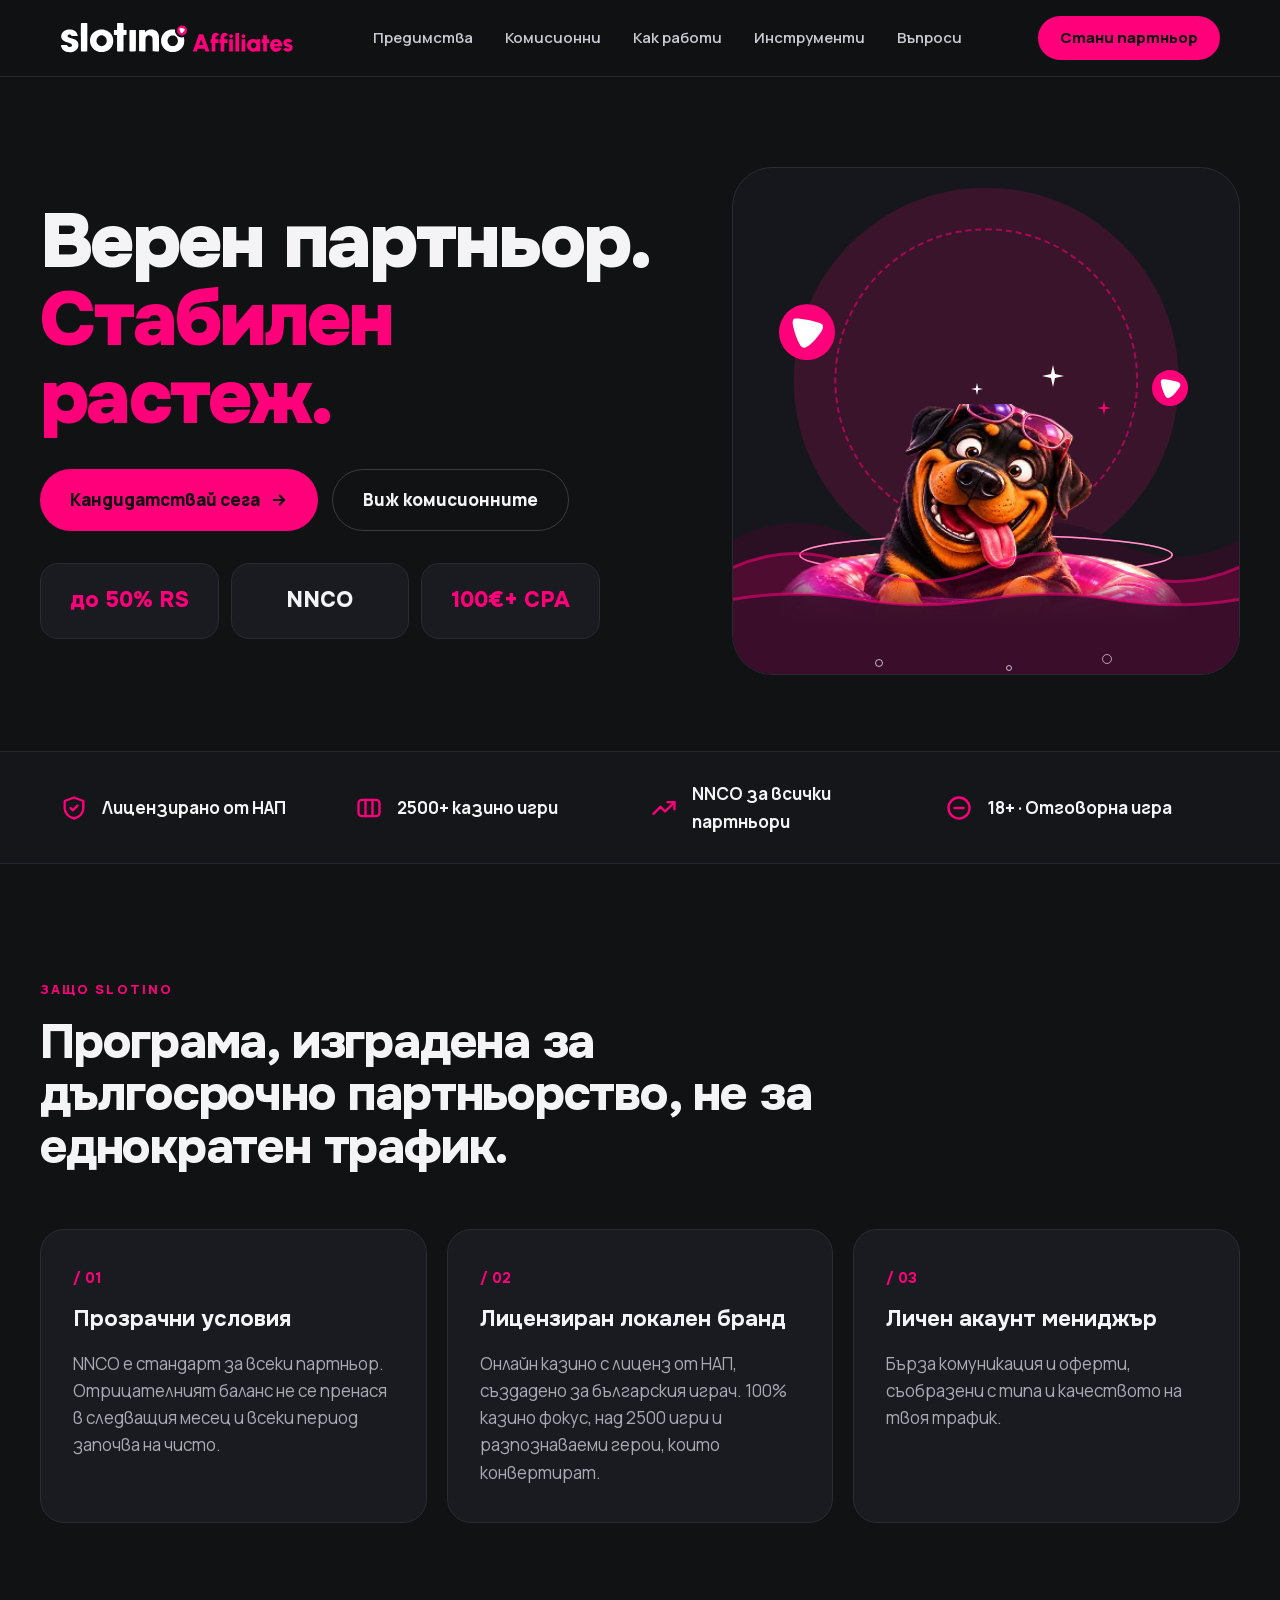
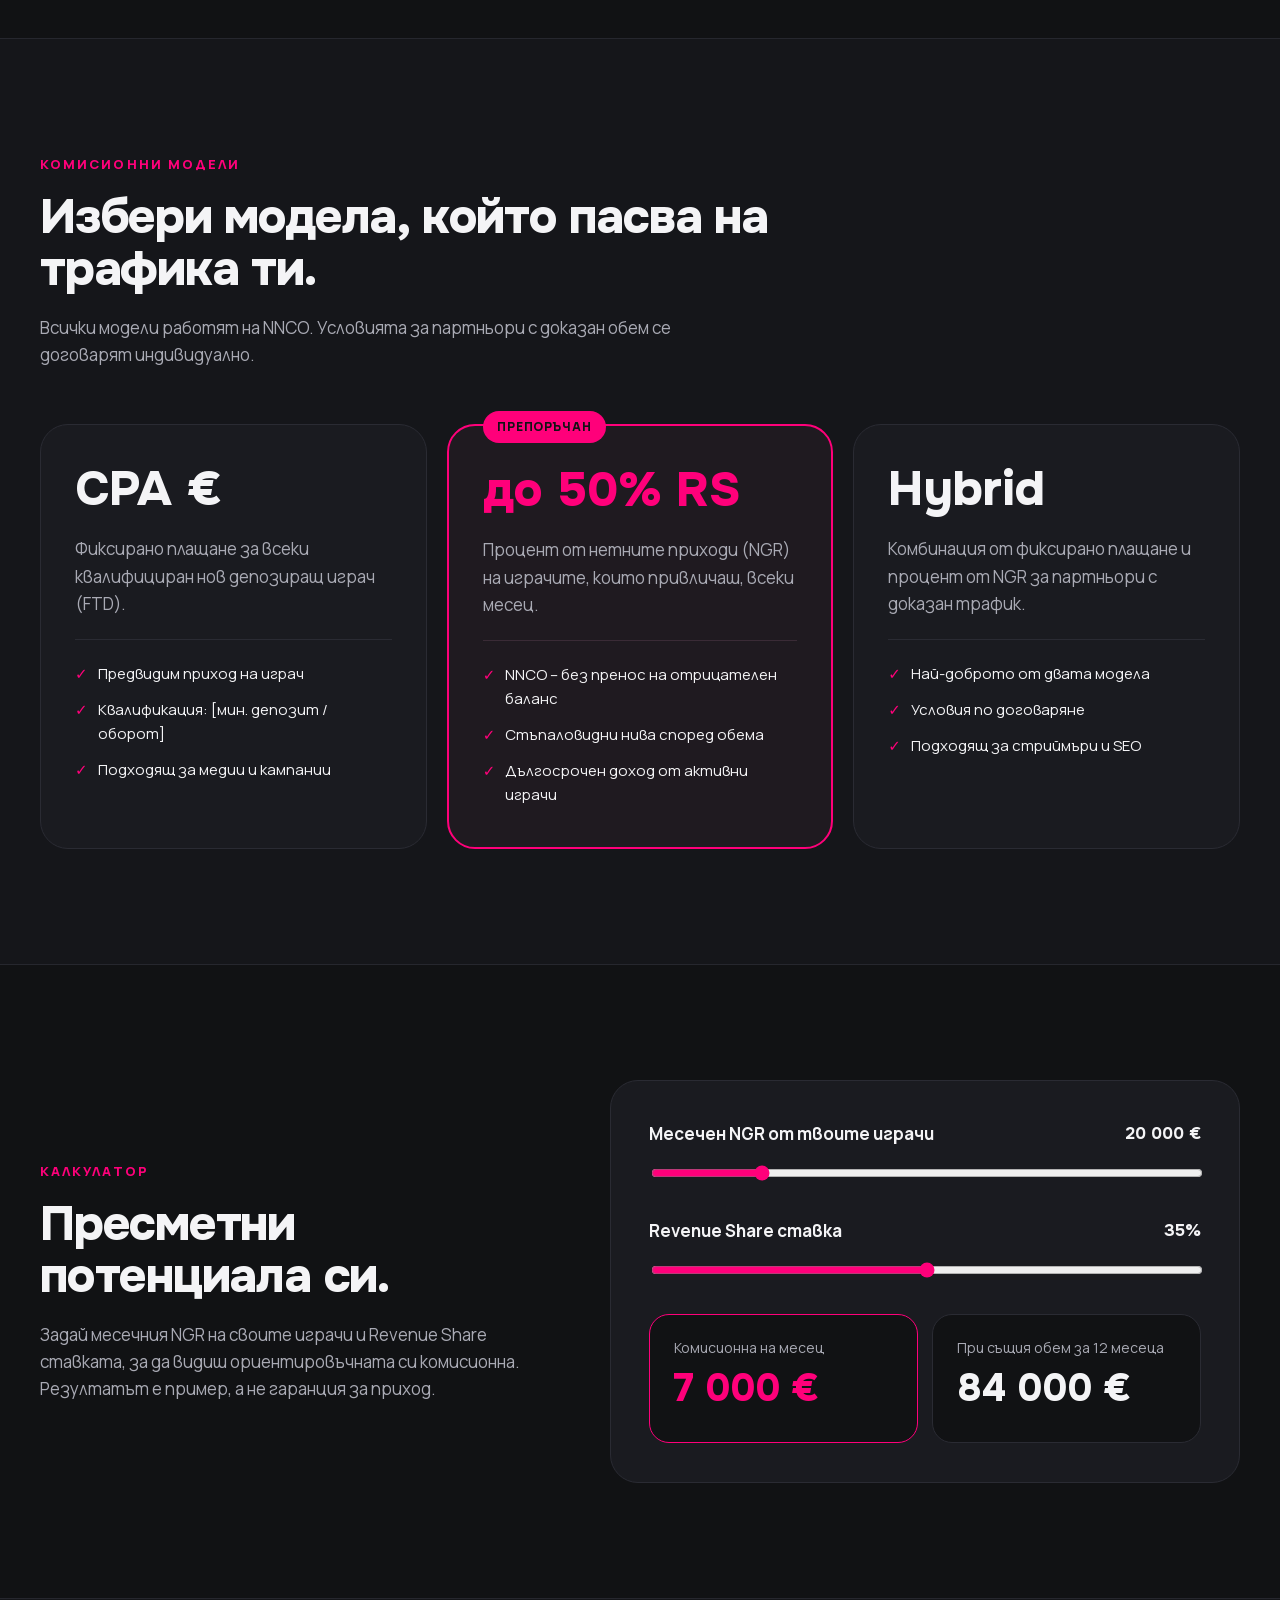
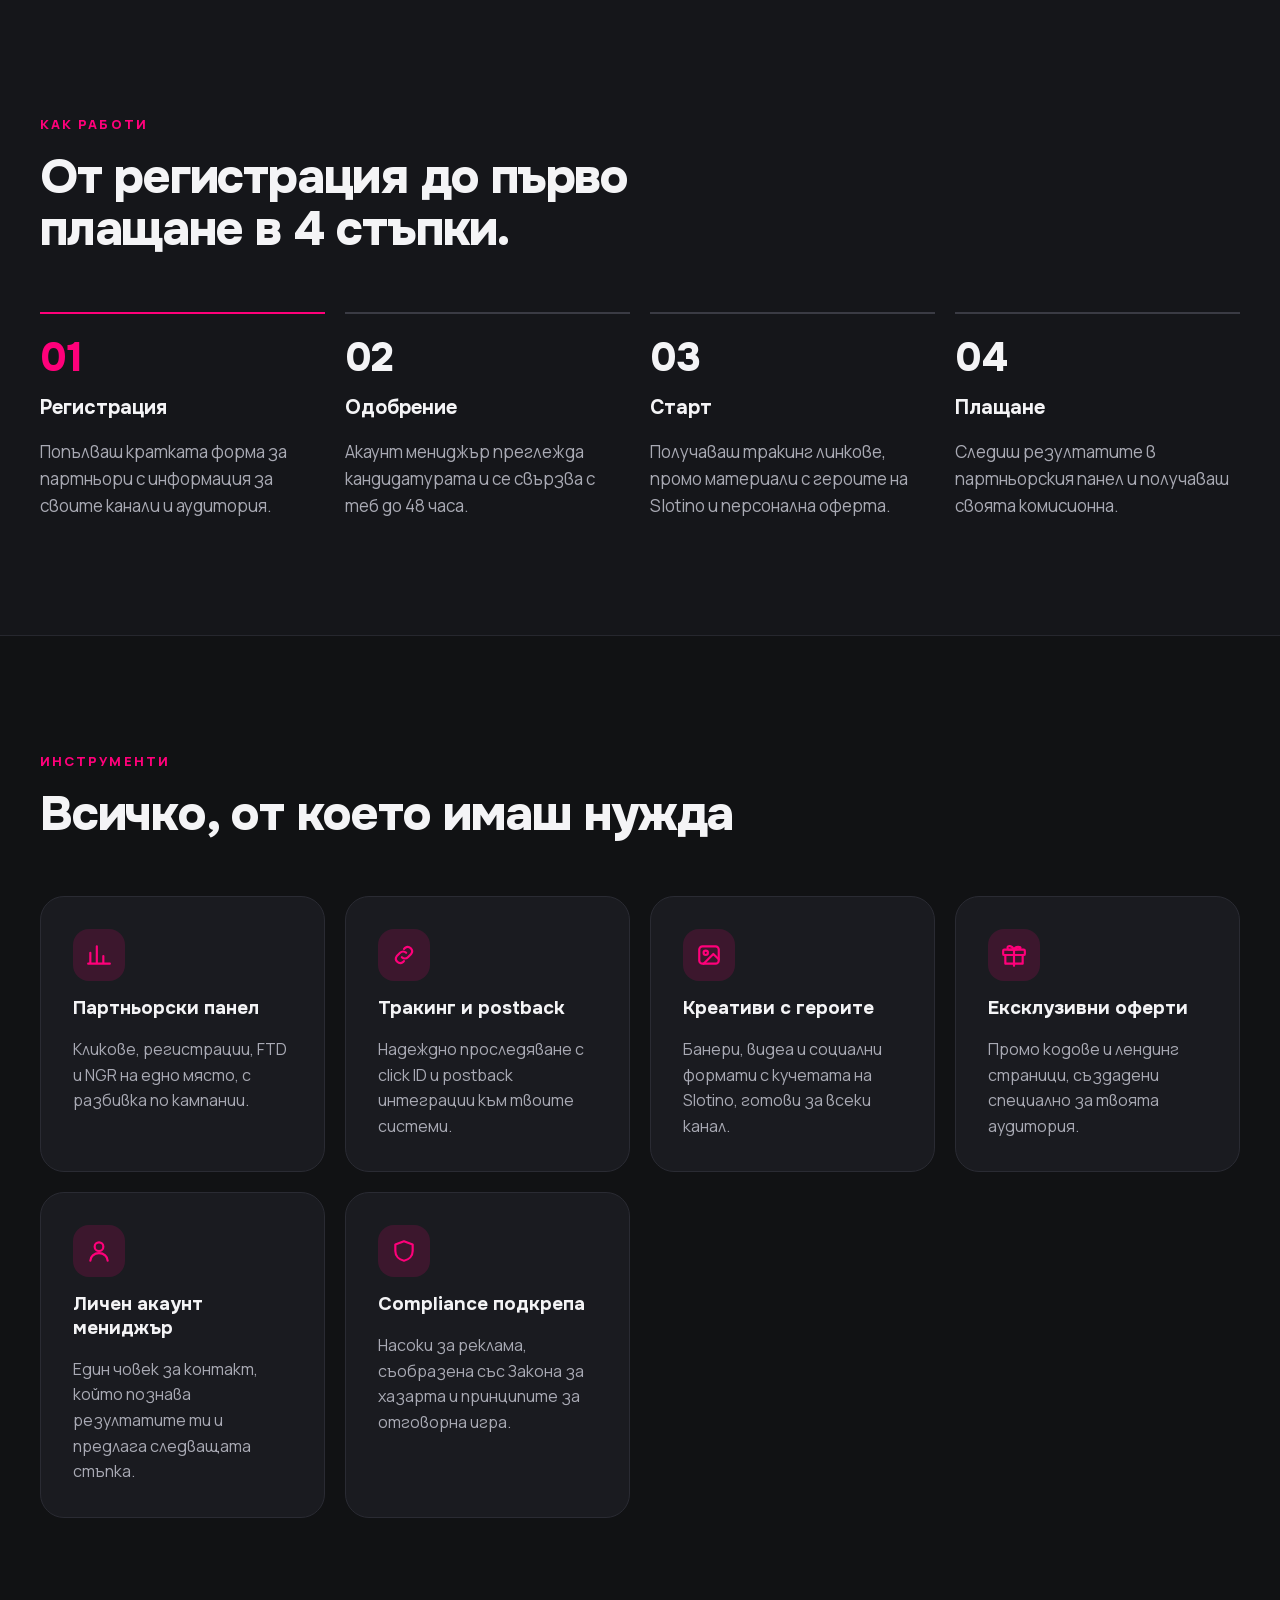
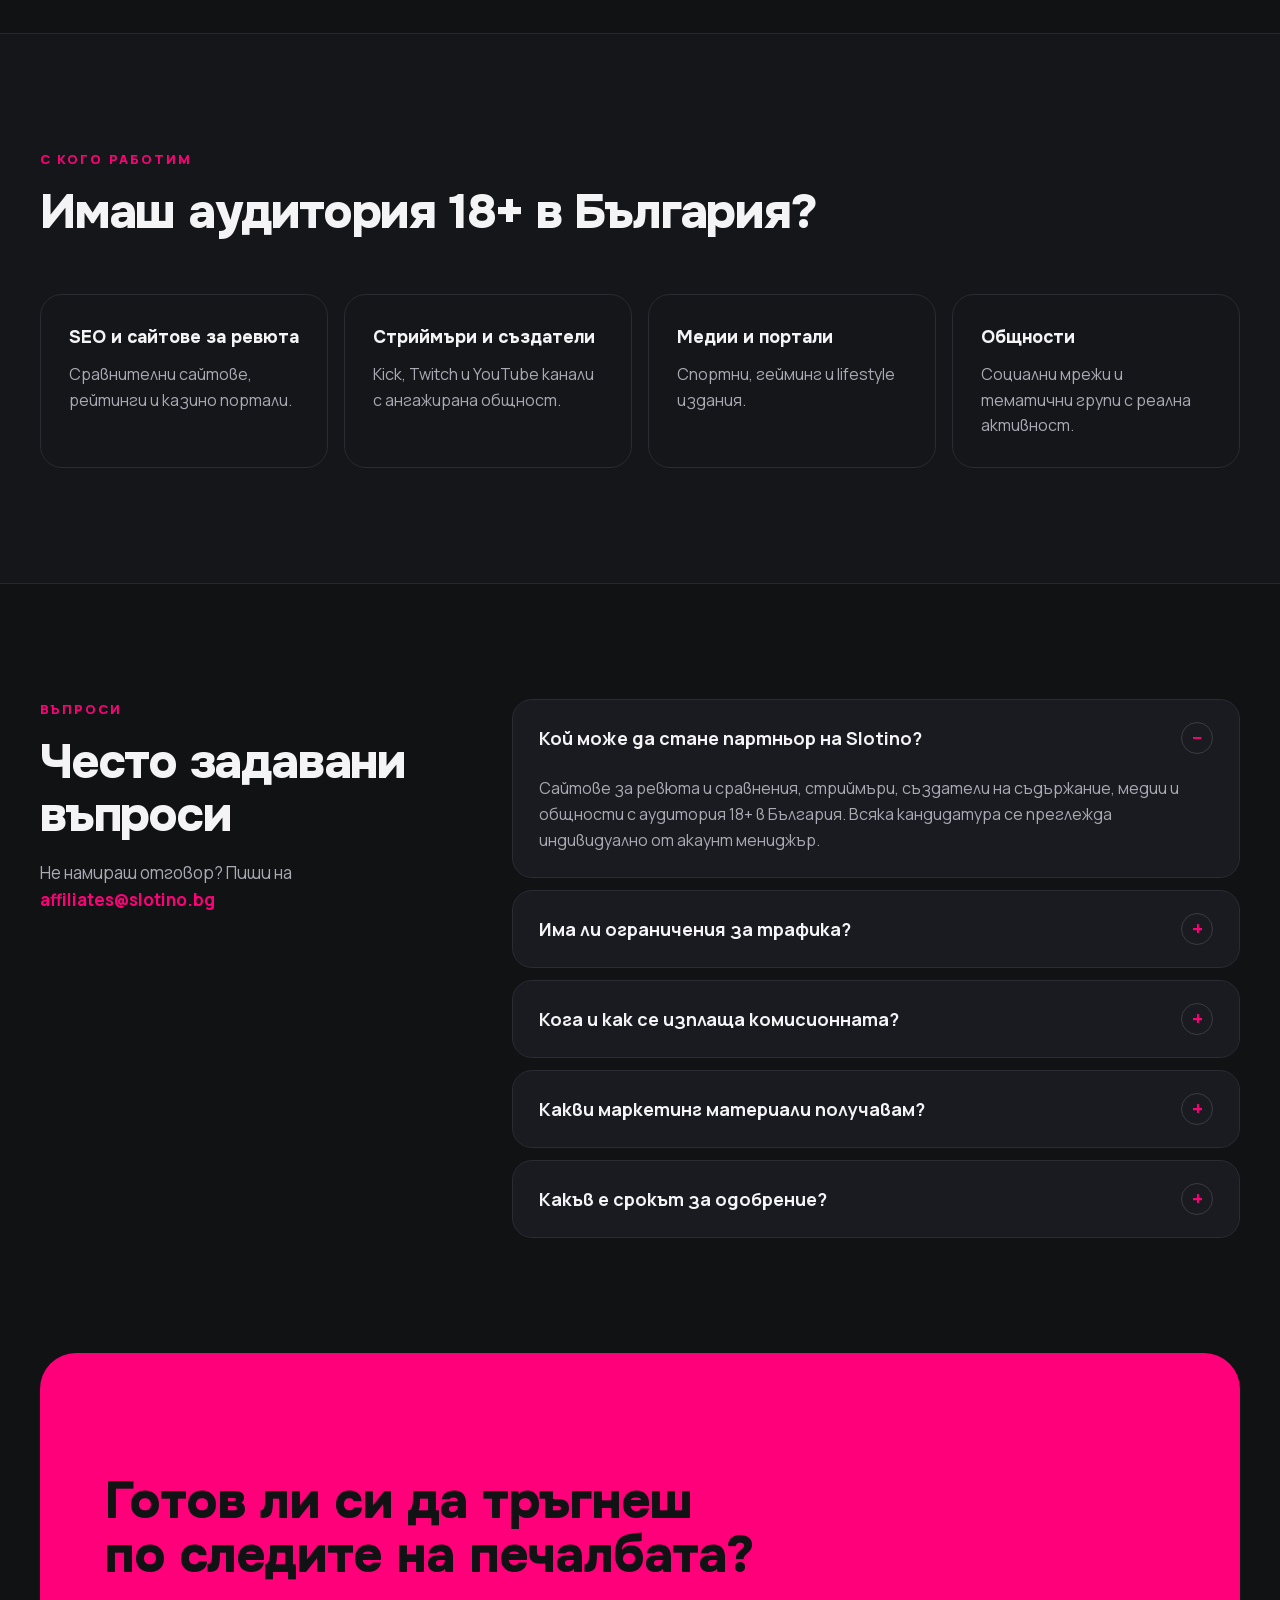
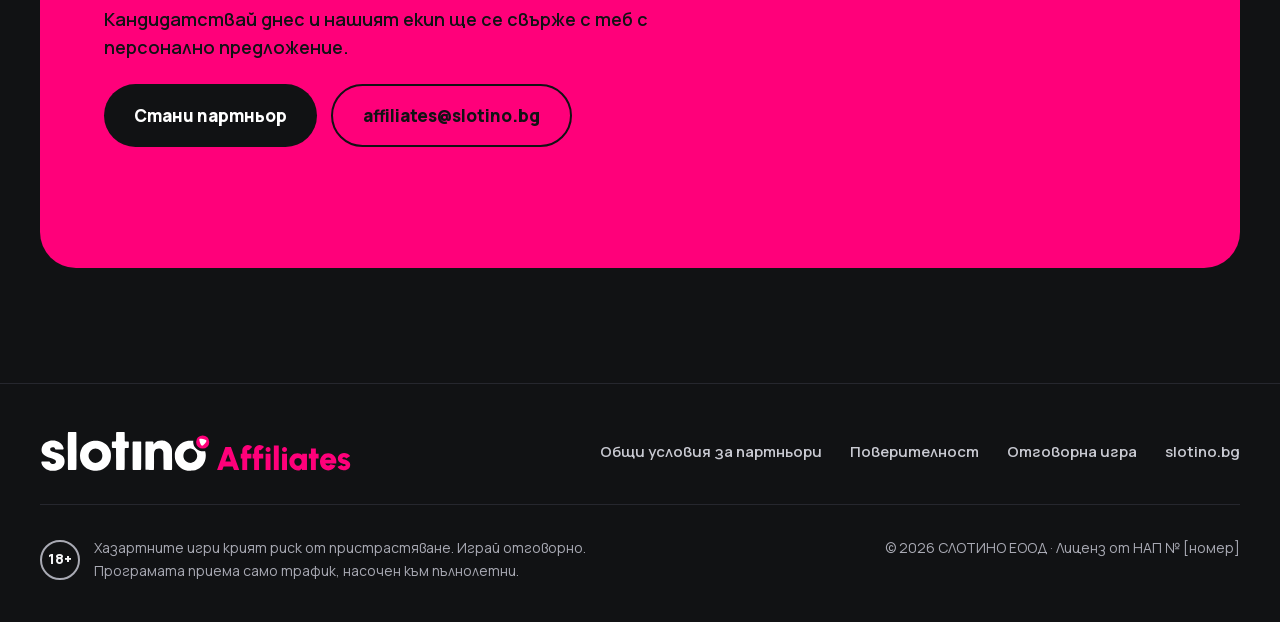
==== commit 6814393b: "Replace CTA mascot artwork and fix mobile CTA spacing New trail illustration (fixes the three-ears a" ====
--- a/index.html
+++ b/index.html
@@ -246,7 +246,7 @@
           <a class="btn btn--outline-dark" href="mailto:affiliates@slotino.bg">affiliates@slotino.bg</a>
         </div>
       </div>
-      <div class="cta__art"><picture><source srcset="assets/img/mascot-trail.webp" type="image/webp"><img src="assets/img/mascot-trail.jpg" width="632" height="632" alt="Ротвайлерът на Slotino души следа от златни монети" loading="lazy" decoding="async"></picture></div>
+      <div class="cta__art"><picture><source srcset="assets/img/mascot-trail.webp" type="image/webp"><img src="assets/img/mascot-trail.jpg" width="800" height="800" alt="Ротвайлерът на Slotino души следа от златни монети" loading="lazy" decoding="async"></picture></div>
     </div>
   </section>
 </main>
--- a/assets/css/styles.css
+++ b/assets/css/styles.css
@@ -115,7 +115,7 @@
 .ripple--late{animation-delay:-1.7s}
 .scene__dog{position:absolute;left:8%;right:8%;bottom:10%}
 .dog-bob{width:100%;height:auto;animation:bob 4.2s ease-in-out infinite;transform-origin:50% 92%;will-change:transform}
-.scene:hover .dog-bob{animation-duration:1.6s}
+
 .spark{position:absolute;z-index:4}
 .spark path{animation:twinkle 2.8s ease-in-out infinite;transform-box:fill-box;transform-origin:center}
 .spark--1{left:61%;top:39%}
@@ -306,3 +306,61 @@
   .hero{padding-top:32px}
   .scene{max-width:360px}
 }
+
+/* ---------- mobile / tablet hero composition ---------- */
+@media (max-width:900px){
+  .hero{padding-top:20px;padding-bottom:44px}
+  .hero__in{flex-direction:column;align-items:stretch;gap:26px}
+  .hero__art{order:-1;flex:none;width:100%}
+  .hero__copy{flex:none;gap:22px}
+  .hero__copy .chips{order:1;max-width:none}
+  .hero__copy .hero__ctas{order:2}
+  /* banner instead of square */
+  .scene{max-width:none;aspect-ratio:16/10;border-radius:28px}
+  .scene__sun{width:58%;top:46%}
+  .scene__orbit{width:46%;top:46%}
+  .scene__dog{left:24%;right:24%;bottom:6%}
+  .scene__ball--a{left:7%;top:16%}
+  .scene__ball--b{right:8%;top:30%}
+  .water--back{height:30%}.water--front{height:24%}.water--deep{height:15%}
+  .ripples{bottom:13%;width:70%}
+  .spark--1{left:60%;top:30%}.spark--2{left:68%;top:40%}.spark--3{left:40%;top:32%}
+}
+@media (max-width:600px){
+  .hero{padding-top:16px}
+  .hero__in{gap:22px}
+  .scene{aspect-ratio:4/3;border-radius:24px}
+  .scene__sun{width:72%;top:44%}
+  .scene__orbit{width:56%;top:44%}
+  .scene__dog{left:14%;right:14%;bottom:8%}
+  .scene__ball--a svg{width:42px;height:42px}
+  .scene__ball--b svg{width:28px;height:28px}
+  .hero h1{font-size:clamp(36px,10.5vw,48px)}
+  .hero__ctas{gap:10px}
+}
+@media (max-height:500px) and (orientation:landscape){
+  .scene{aspect-ratio:21/9}
+  .scene__dog{left:34%;right:34%}
+}
+@media (min-width:601px) and (max-width:900px){
+  .scene{aspect-ratio:2/1}
+  .scene__dog{left:30%;right:30%;bottom:5%}
+  .scene__sun{width:44%}.scene__orbit{width:34%}
+}
+@media (max-width:900px){
+  .trust__in{grid-template-columns:repeat(2,minmax(0,1fr));gap:16px 20px;padding:22px var(--pad-x)}
+  .trust__item{font-size:15px;gap:10px}
+  .trust__item svg{width:24px;height:24px}
+}
+@media (max-width:600px){
+  .cta{flex-direction:column;align-items:stretch;text-align:left}
+  .cta__art{order:-1;flex:none;margin:-8px 0 -12px}
+  .cta__art img{max-width:240px}
+}
+@media (max-width:600px){.cta{padding:32px 22px 28px}}
+/* hover: smooth lift on the wrapper, bobbing animation keeps running untouched */
+.scene__dog{transition:transform .45s cubic-bezier(.2,.8,.2,1)}
+@media (hover:hover) and (pointer:fine){.scene:hover .scene__dog{transform:translateY(-8px) scale(1.03)}}
+/* source art is cropped at the sides/bottom of the float ring: fade the hard edges into the scene */
+.dog-bob{-webkit-mask-image:linear-gradient(to right,transparent 0,#000 12%,#000 88%,transparent 100%),linear-gradient(to top,transparent 0,#000 18%);-webkit-mask-composite:source-in;mask-image:linear-gradient(to right,transparent 0,#000 12%,#000 88%,transparent 100%),linear-gradient(to top,transparent 0,#000 18%);mask-composite:intersect}
+@media (max-width:600px){.cta__copy{flex:none}}
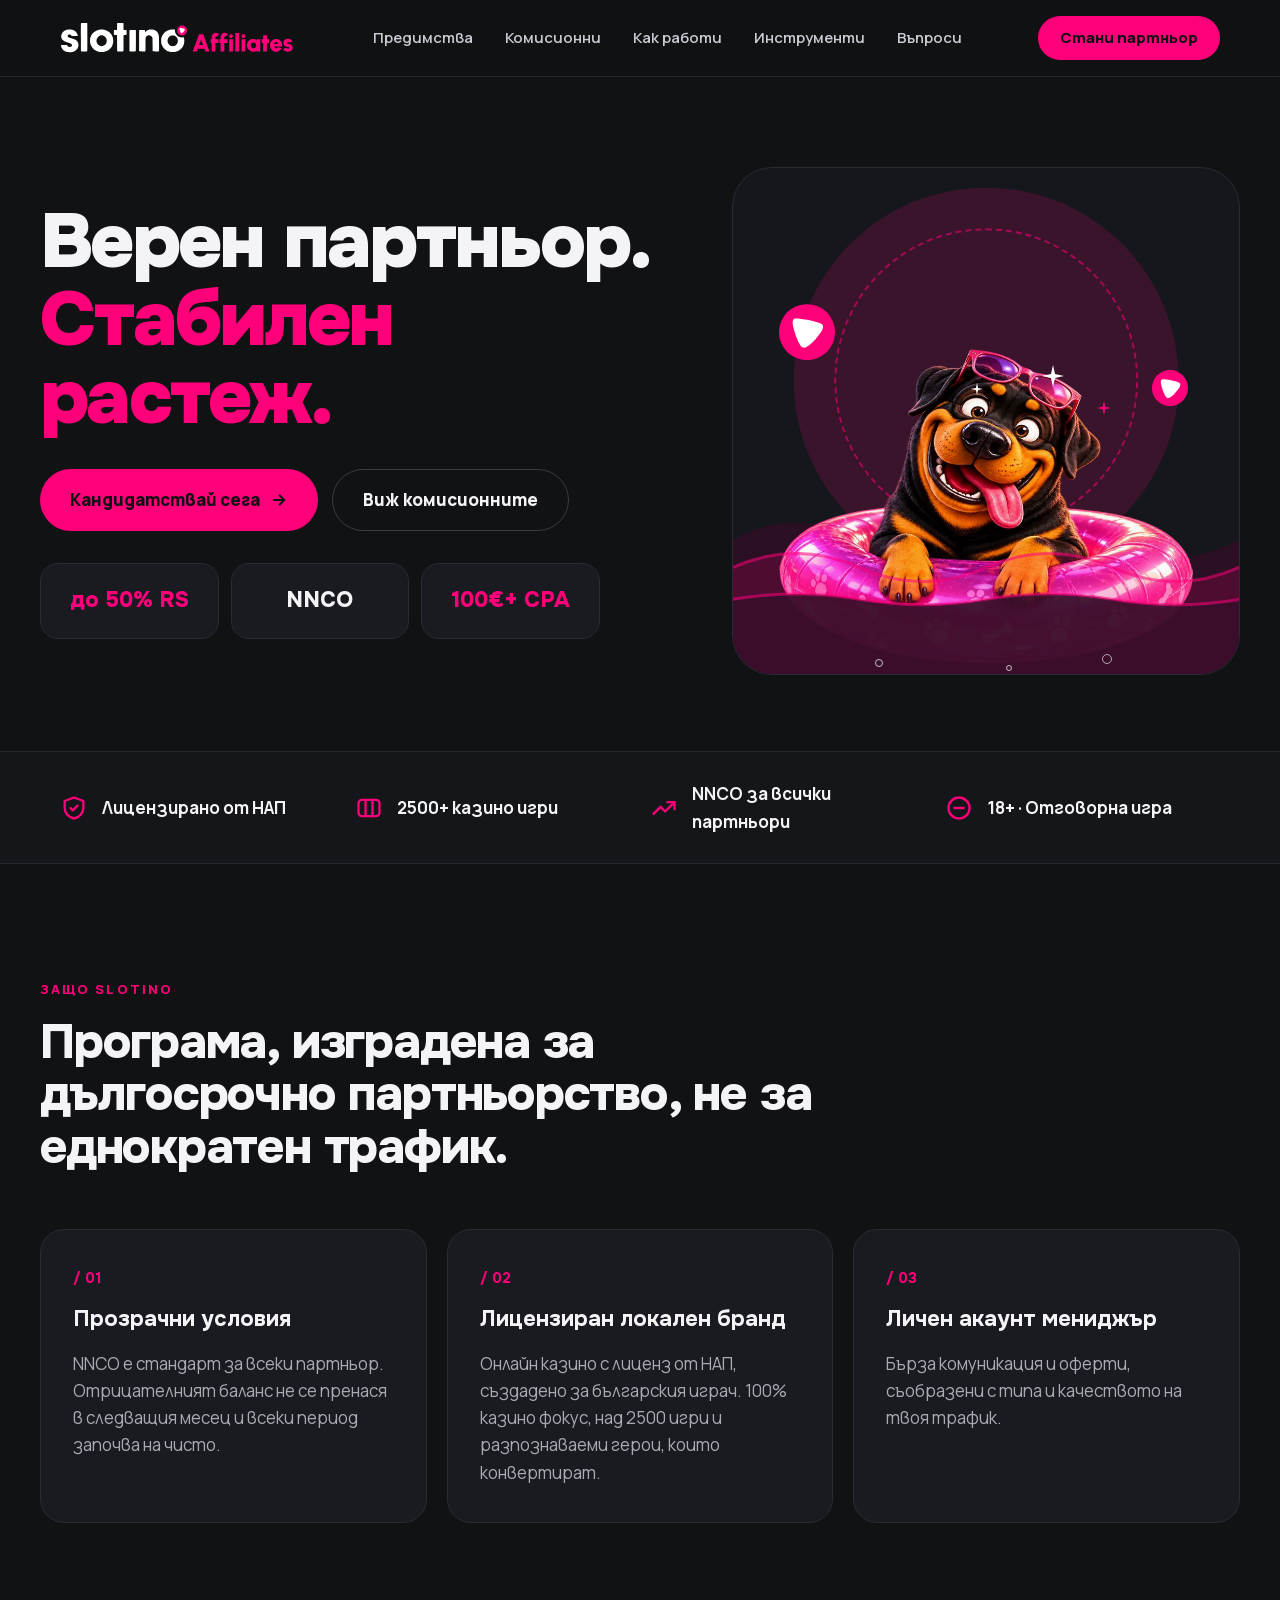
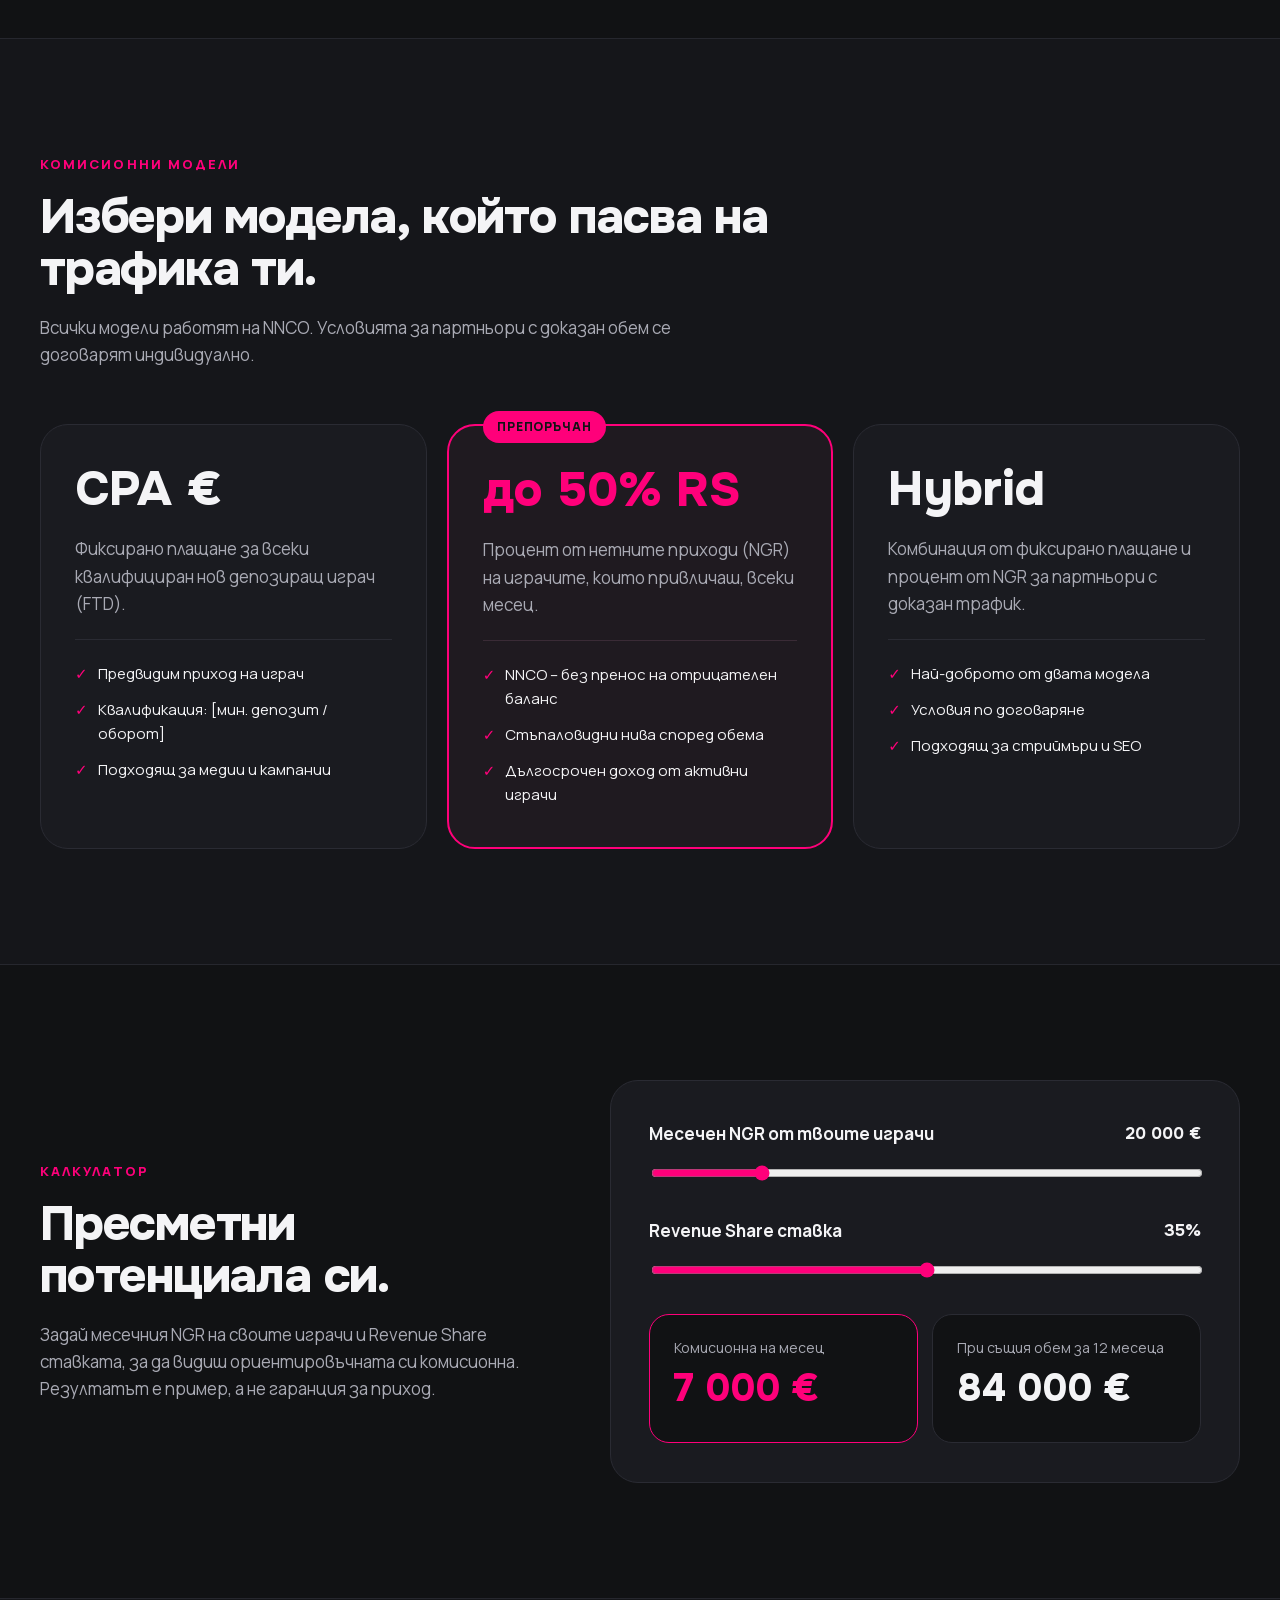
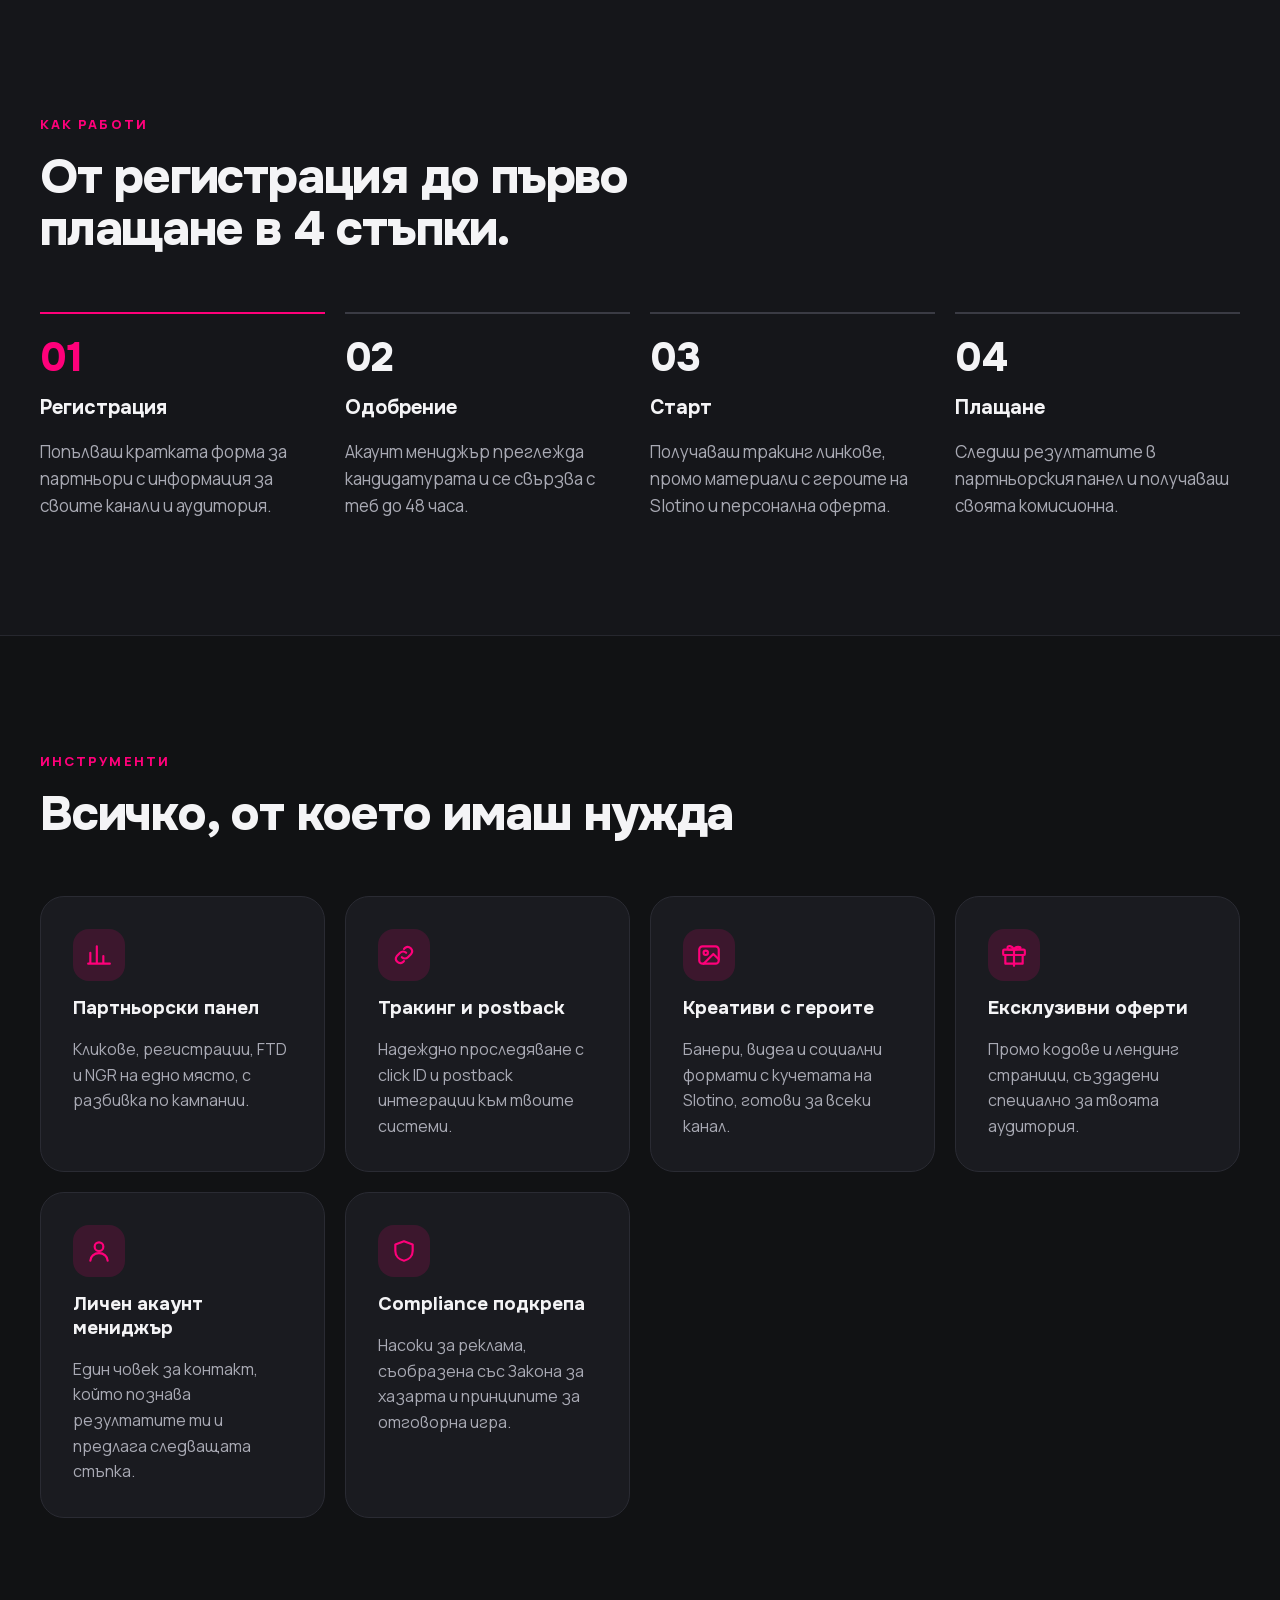
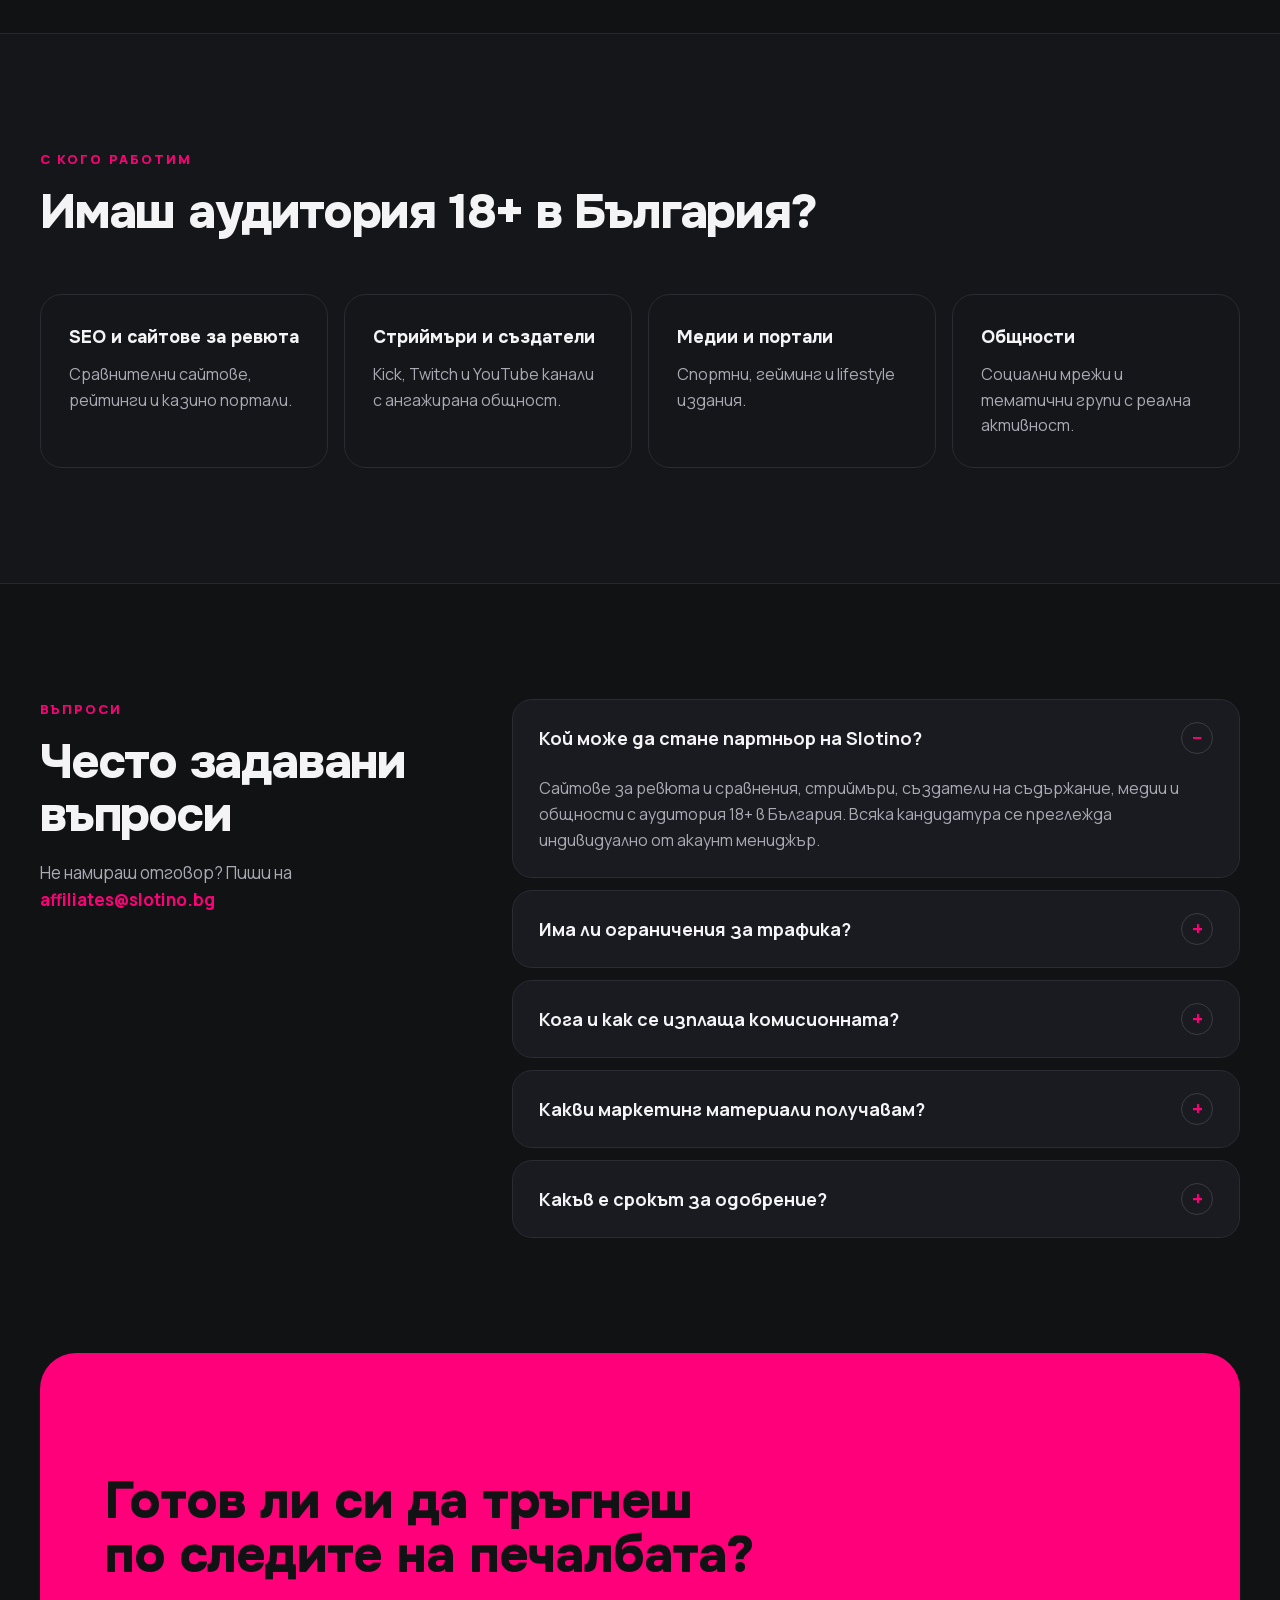
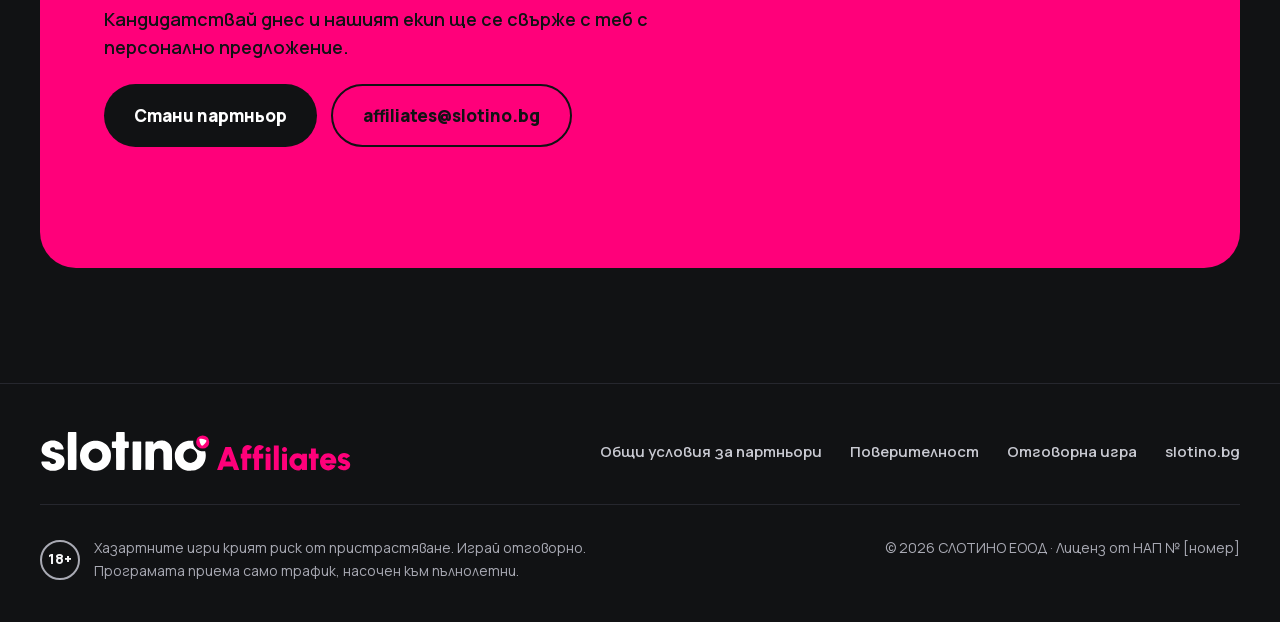
==== commit d399489c: "Replace hero mascot with full, uncropped artwork Transparent 800px image with the complete float rin" ====
--- a/index.html
+++ b/index.html
@@ -77,7 +77,7 @@
             <ellipse class="ripple" cx="100" cy="20" rx="80" ry="12" fill="none" stroke="#FF007A" stroke-width="1.5" vector-effect="non-scaling-stroke"/>
             <ellipse class="ripple ripple--late" cx="100" cy="20" rx="80" ry="12" fill="none" stroke="#FFFFFF" stroke-opacity=".6" stroke-width="1.5" vector-effect="non-scaling-stroke"/>
           </svg></div>
-          <div class="scene__dog"><picture><source srcset="assets/img/mascot-pool.webp" type="image/webp"><img class="dog-bob" src="assets/img/mascot-pool.png" width="388" height="200" alt="Талисманът на Slotino – ротвайлер с розови очила, плуващ на пояс" fetchpriority="high" decoding="async"></picture></div>
+          <div class="scene__dog"><picture><source srcset="assets/img/mascot-pool.webp" type="image/webp"><img class="dog-bob" src="assets/img/mascot-pool.png" width="800" height="607" alt="Талисманът на Slotino – ротвайлер с розови очила, плуващ на пояс" fetchpriority="high" decoding="async"></picture></div>
           <div class="spark spark--1"><svg viewBox="0 0 24 24" width="22" height="22" aria-hidden="true"><path d="M12 0 L14.2 9.8 L24 12 L14.2 14.2 L12 24 L9.8 14.2 L0 12 L9.8 9.8 Z" fill="#FFFFFF"/></svg></div>
           <div class="spark spark--2"><svg viewBox="0 0 24 24" width="14" height="14" aria-hidden="true"><path d="M12 0 L14.2 9.8 L24 12 L14.2 14.2 L12 24 L9.8 14.2 L0 12 L9.8 9.8 Z" fill="#FF007A"/></svg></div>
           <div class="spark spark--3"><svg viewBox="0 0 24 24" width="12" height="12" aria-hidden="true"><path d="M12 0 L14.2 9.8 L24 12 L14.2 14.2 L12 24 L9.8 14.2 L0 12 L9.8 9.8 Z" fill="#FFFFFF"/></svg></div>
--- a/assets/css/styles.css
+++ b/assets/css/styles.css
@@ -361,6 +361,11 @@
 /* hover: smooth lift on the wrapper, bobbing animation keeps running untouched */
 .scene__dog{transition:transform .45s cubic-bezier(.2,.8,.2,1)}
 @media (hover:hover) and (pointer:fine){.scene:hover .scene__dog{transform:translateY(-8px) scale(1.03)}}
-/* source art is cropped at the sides/bottom of the float ring: fade the hard edges into the scene */
-.dog-bob{-webkit-mask-image:linear-gradient(to right,transparent 0,#000 12%,#000 88%,transparent 100%),linear-gradient(to top,transparent 0,#000 18%);-webkit-mask-composite:source-in;mask-image:linear-gradient(to right,transparent 0,#000 12%,#000 88%,transparent 100%),linear-gradient(to top,transparent 0,#000 18%);mask-composite:intersect}
 @media (max-width:600px){.cta__copy{flex:none}}
+
+/* hero mascot (full float ring, 800x607) */
+.scene__dog{left:9%;right:9%;bottom:2%}
+@media (max-width:900px){.scene__dog{left:30%;right:30%;bottom:0}}
+@media (min-width:601px) and (max-width:900px){.scene__dog{left:27%;right:27%;bottom:0}}
+@media (max-width:600px){.scene__dog{left:17%;right:17%;bottom:1%}}
+@media (max-height:500px) and (orientation:landscape){.scene__dog{left:38%;right:38%}}
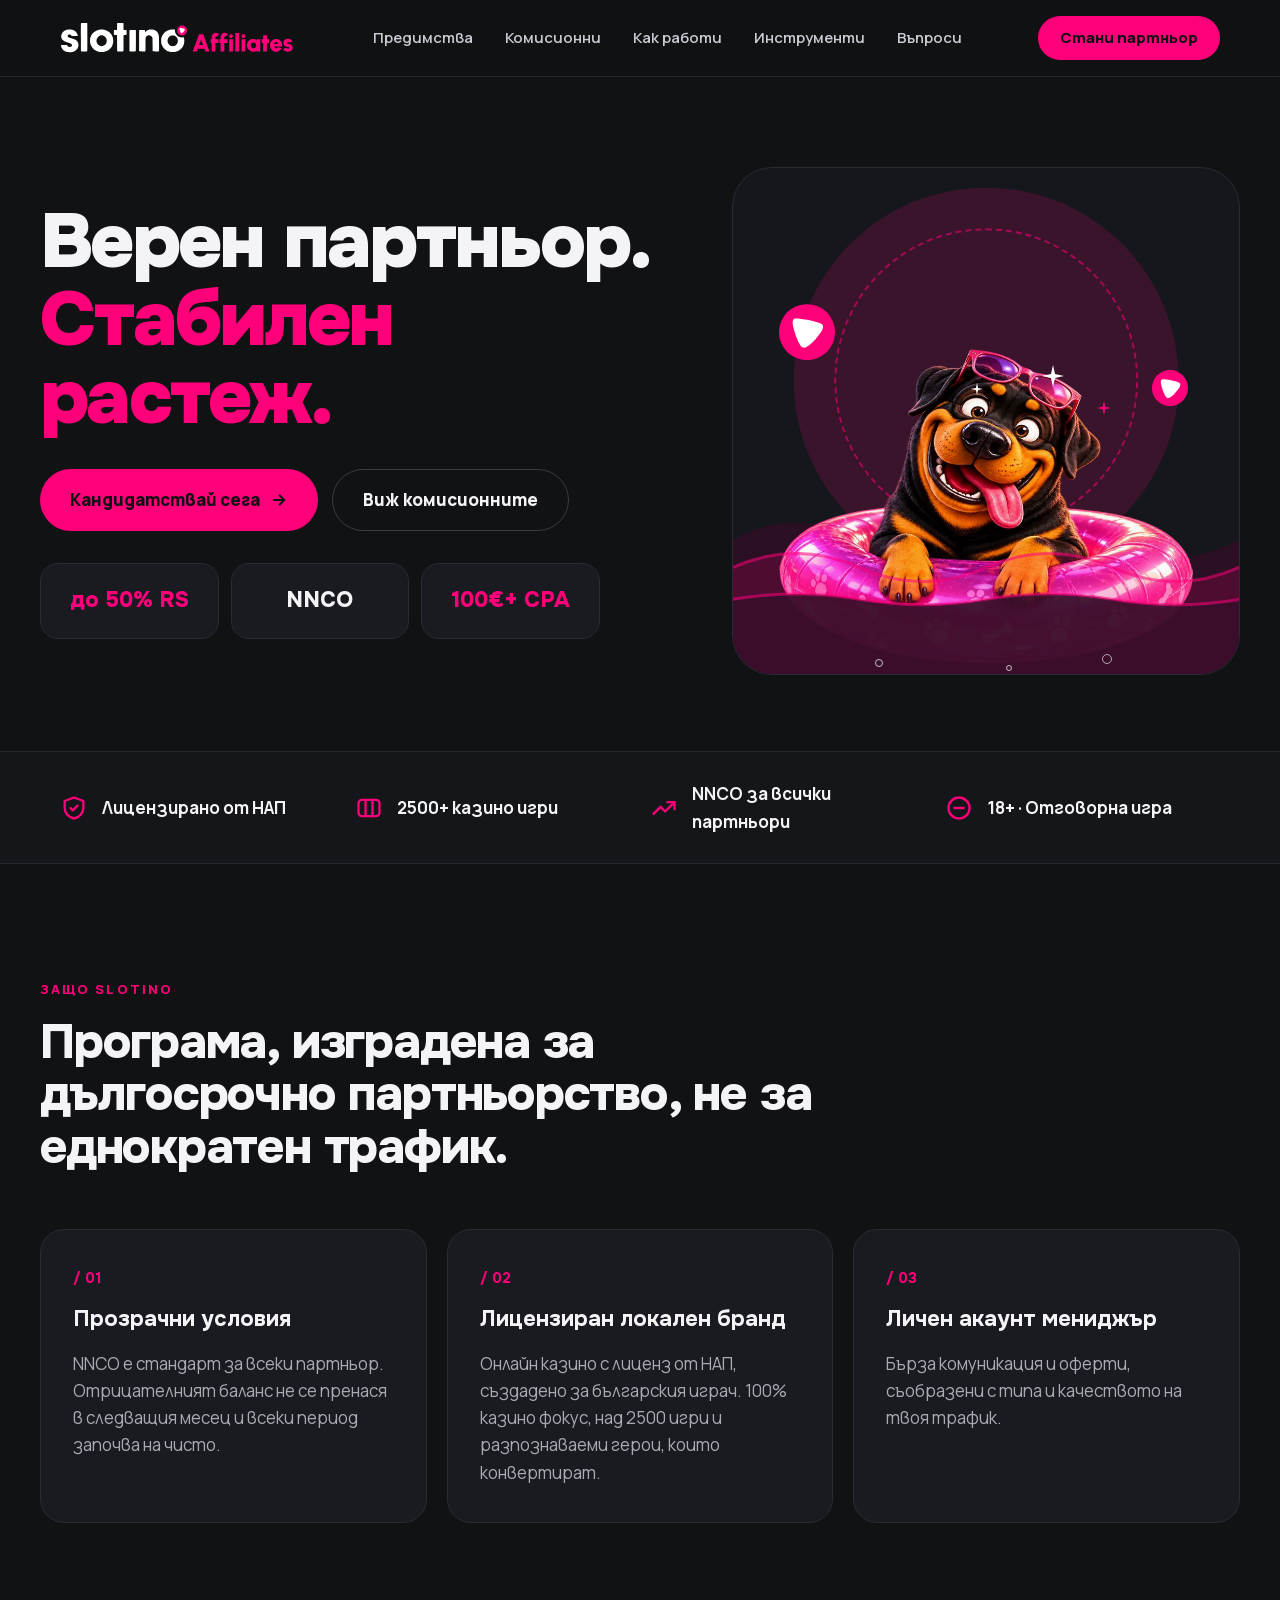
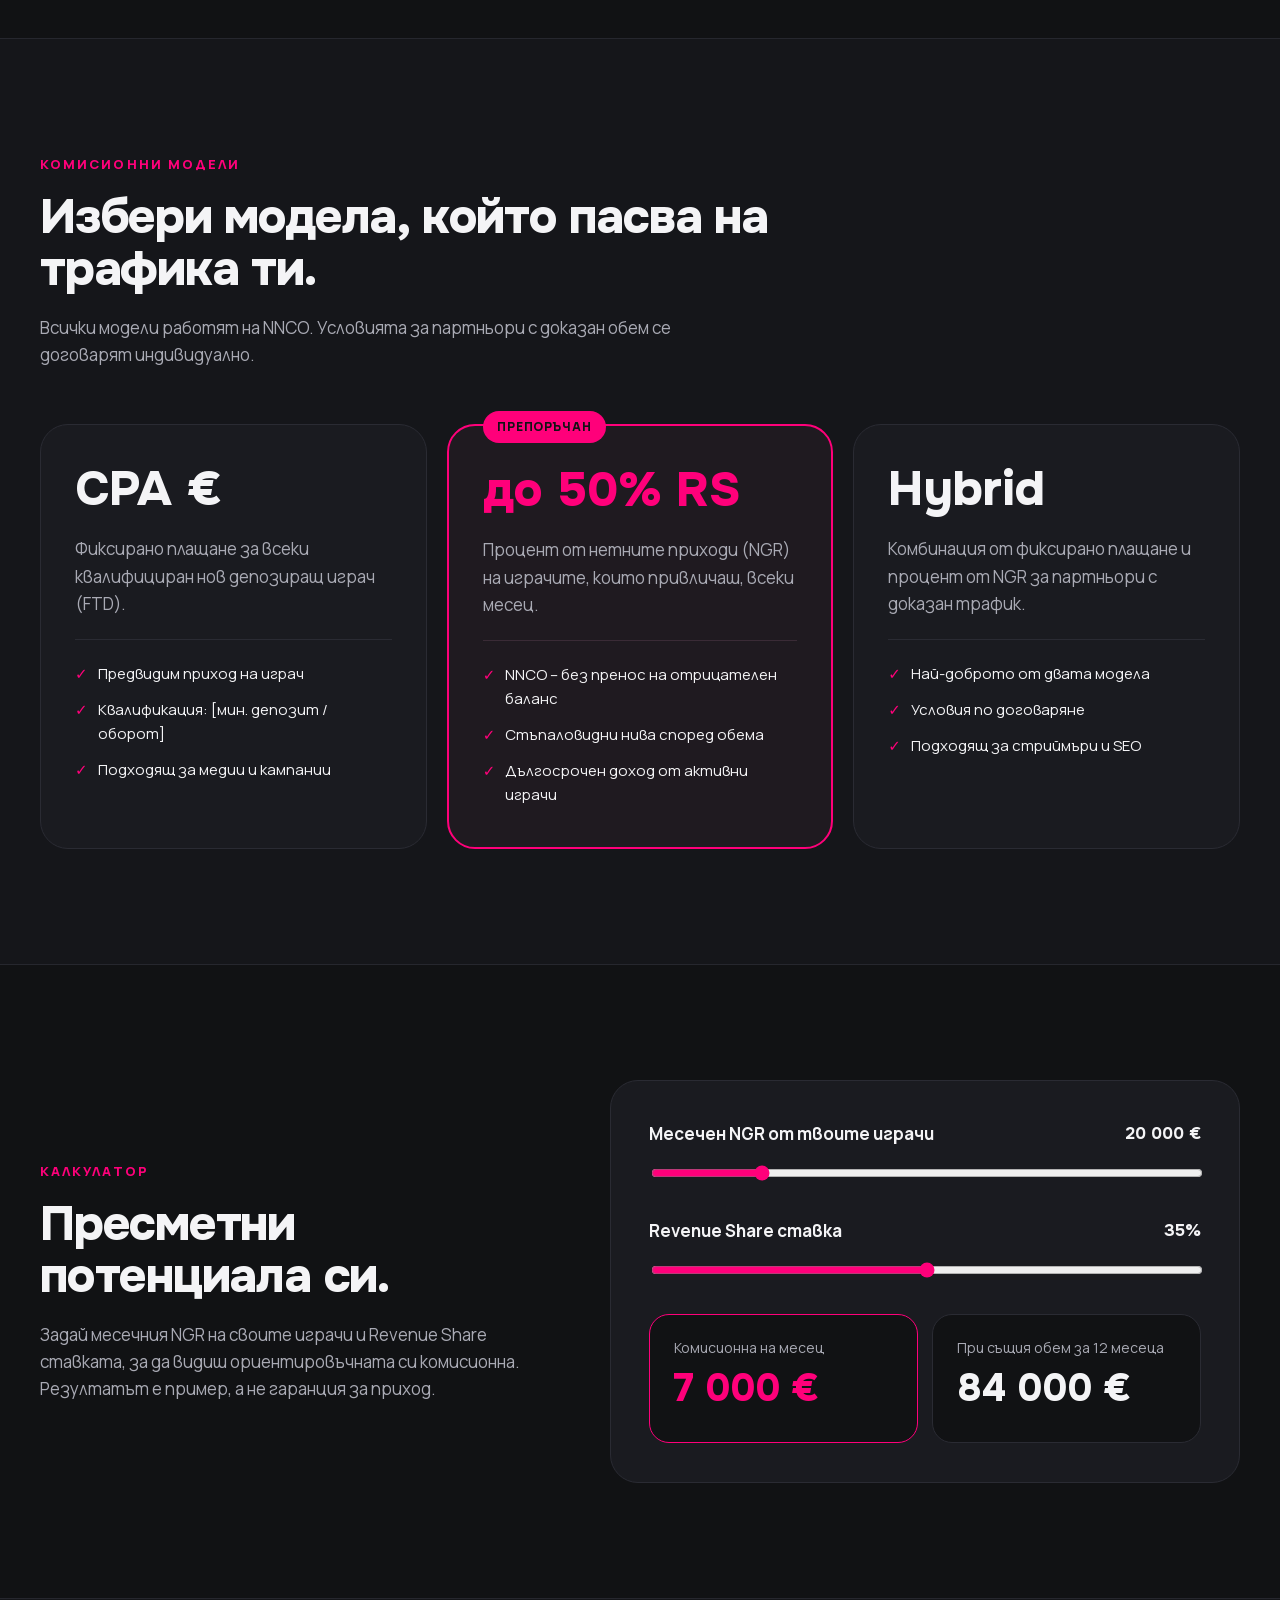
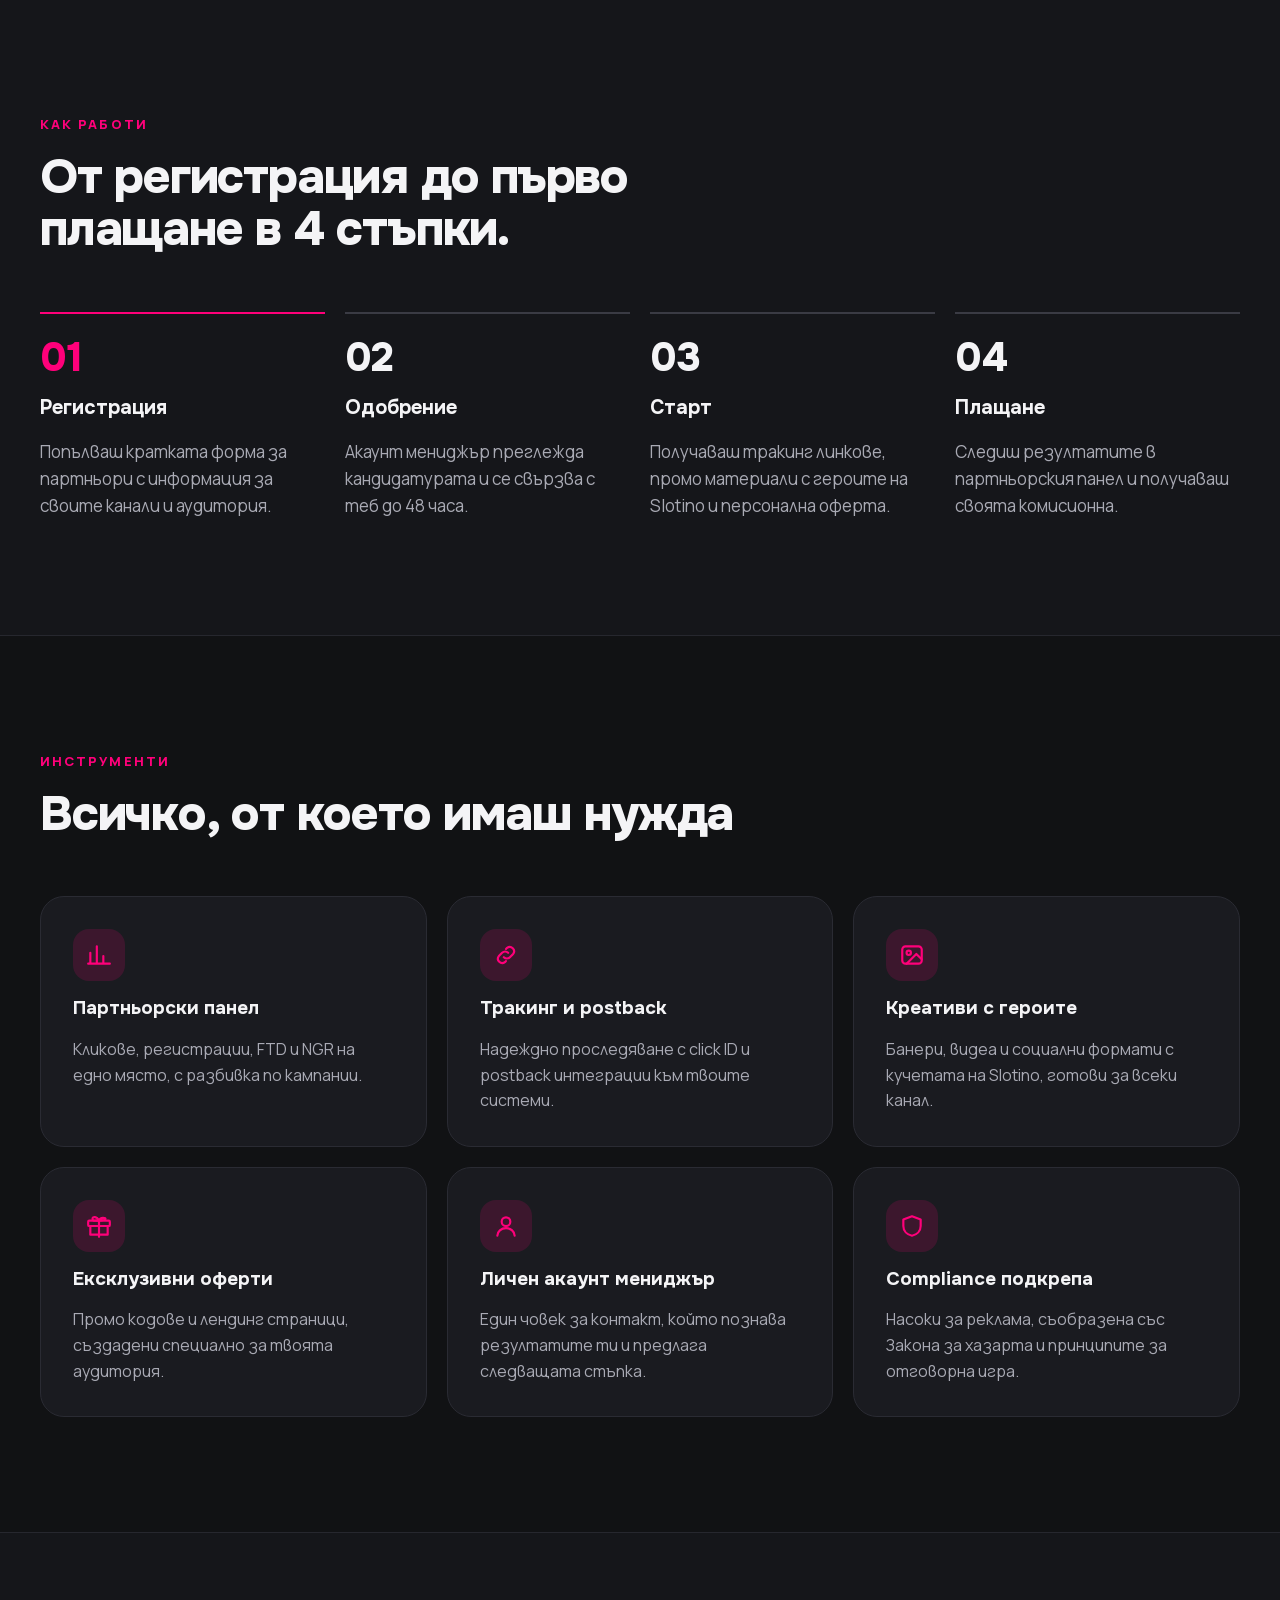
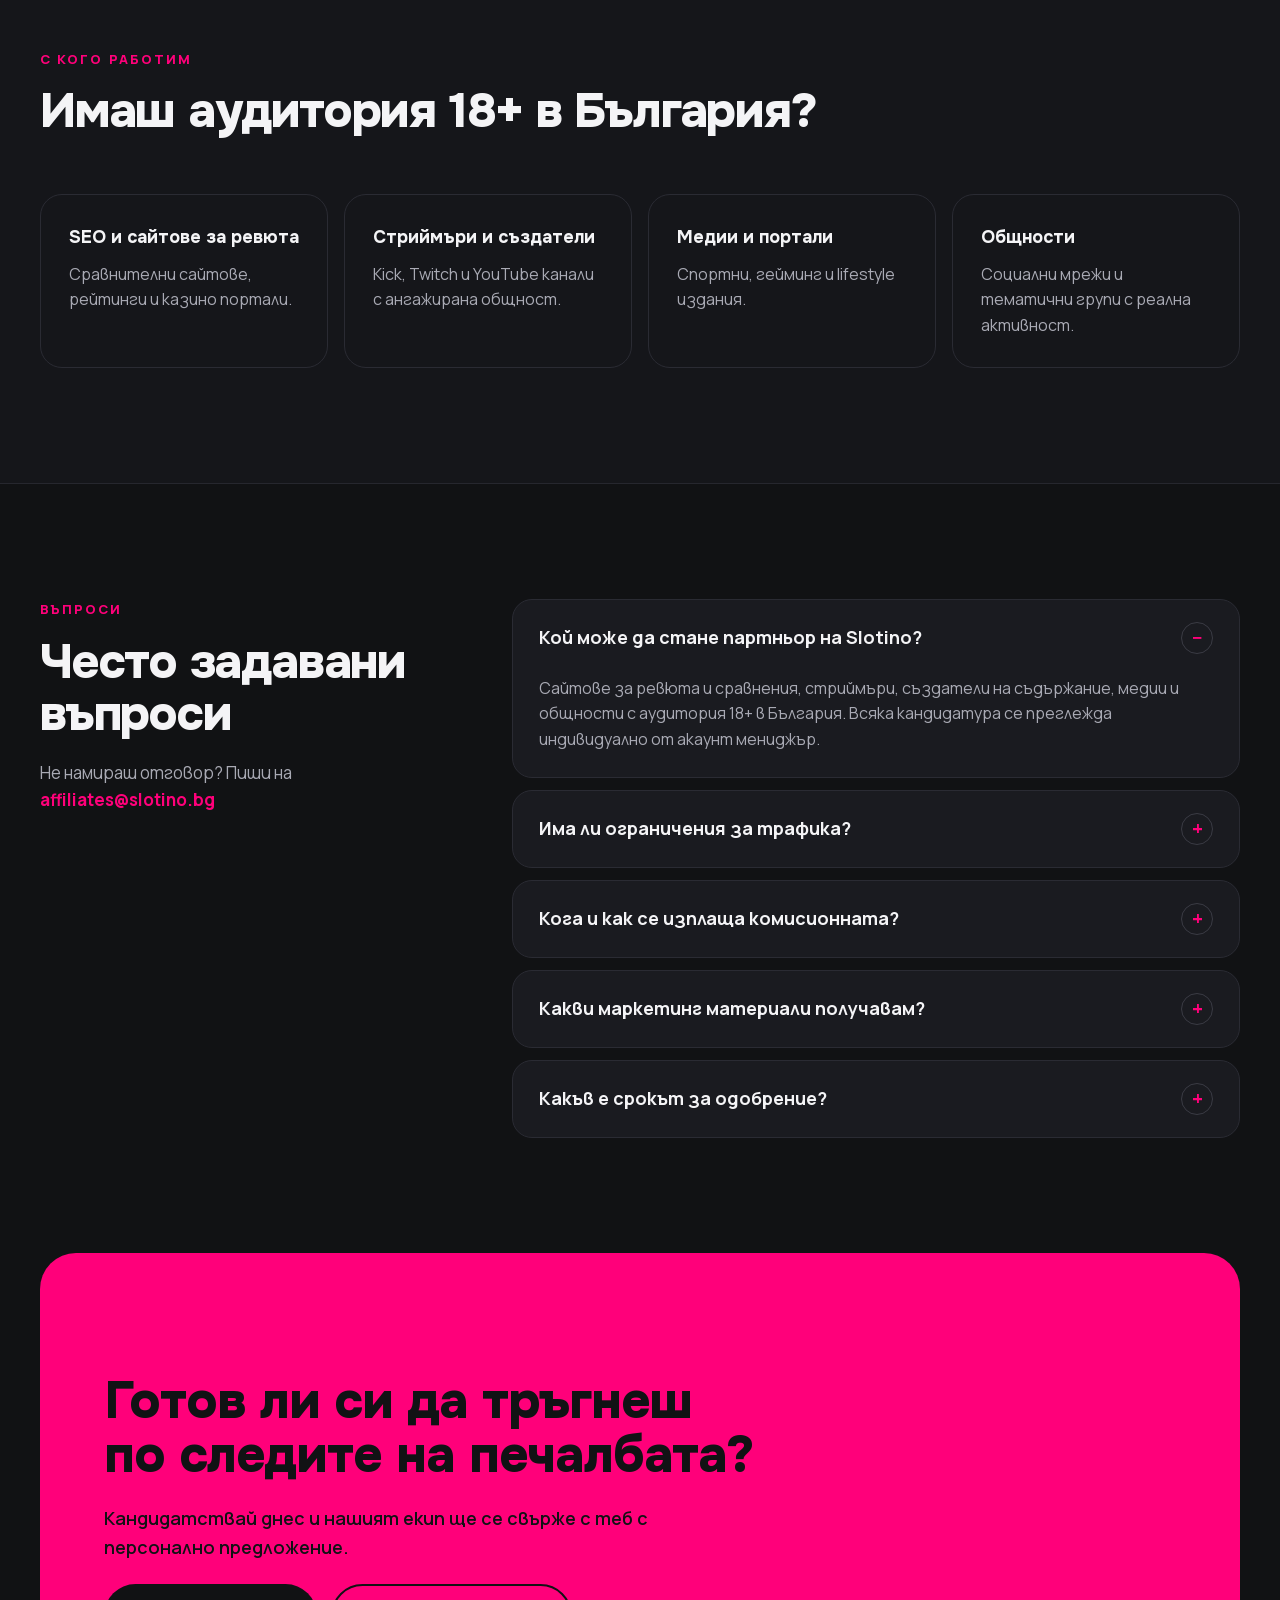
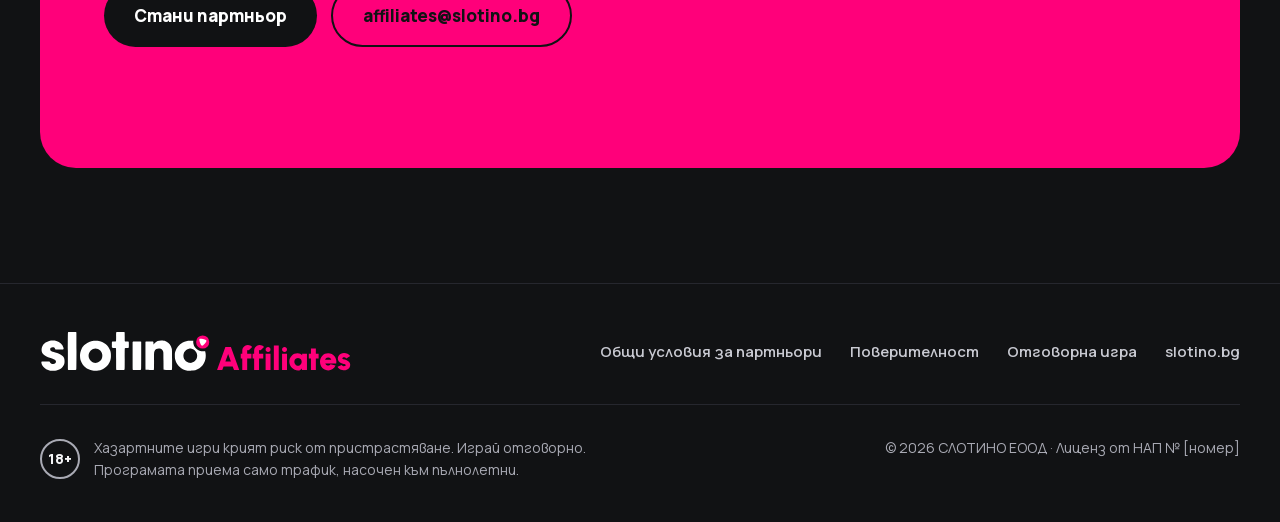
==== commit cf06df3a: "a a" ====
--- a/index.html
+++ b/index.html
@@ -228,7 +228,7 @@
       <div class="faq__list">
         <details class="qa" name="faq" open><summary>Кой може да стане партньор на Slotino?</summary><p>Сайтове за ревюта и сравнения, стриймъри, създатели на съдържание, медии и общности с аудитория 18+ в България. Всяка кандидатура се преглежда индивидуално от акаунт мениджър.</p></details>
         <details class="qa" name="faq"><summary>Има ли ограничения за трафика?</summary><p>Не приемаме трафик, насочен към непълнолетни, подвеждаща реклама, спам и bidding по бранда без писмено съгласие. Всички материали трябва да отговарят на Закона за хазарта и принципите за отговорна игра.</p></details>
-        <details class="qa" name="faq"><summary>Кога и как се изплаща комисионната?</summary><p>Комисионните се изплащат [месечно, до X-то число] при минимален праг от [XX] €. Методи за плащане: [банков превод / други].</p></details>
+        <details class="qa" name="faq"><summary>Кога и как се изплаща комисионната?</summary><p>Комисионните се изплащат месечно след издаването на фактура при минимален праг от 250 €. Плащанията се извършват чрез банков превод.</p></details>
         <details class="qa" name="faq"><summary>Какви маркетинг материали получавам?</summary><p>Банери и креативи с героите на Slotino, тракинг линкове, промо кодове и лендинг страници, а при по-голям обем и ексклузивни оферти.</p></details>
         <details class="qa" name="faq"><summary>Какъв е срокът за одобрение?</summary><p>Акаунт мениджър преглежда всяка кандидатура и се свързва с теб до 48 часа.</p></details>
       </div>
--- a/assets/css/styles.css
+++ b/assets/css/styles.css
@@ -369,3 +369,30 @@
 @media (min-width:601px) and (max-width:900px){.scene__dog{left:27%;right:27%;bottom:0}}
 @media (max-width:600px){.scene__dog{left:17%;right:17%;bottom:1%}}
 @media (max-height:500px) and (orientation:landscape){.scene__dog{left:38%;right:38%}}
+
+/* ---------- balanced grids: column counts chosen so rows are always full ---------- */
+/* 4 items: 4 | 2+2 | stacked */
+.trust__in{grid-template-columns:repeat(4,minmax(0,1fr))}
+.steps,.aud{grid-template-columns:repeat(4,minmax(0,1fr))}
+/* 6 items: 3+3 | 2+2+2 | stacked */
+#tools .grid{grid-template-columns:repeat(3,minmax(0,1fr))}
+/* 3 items: 3 | stacked */
+#why .grid,.models{grid-template-columns:repeat(3,minmax(0,1fr))}
+
+@media (max-width:1099px){
+  .steps,.aud{grid-template-columns:repeat(2,minmax(0,1fr))}
+}
+@media (max-width:1023px){
+  .models{grid-template-columns:minmax(0,1fr);max-width:640px}
+}
+@media (max-width:900px){
+  .trust__in{grid-template-columns:repeat(2,minmax(0,1fr))}
+  #tools .grid{grid-template-columns:repeat(2,minmax(0,1fr))}
+}
+@media (max-width:767px){
+  #why .grid{grid-template-columns:minmax(0,1fr)}
+}
+@media (max-width:600px){
+  .steps,.aud,#tools .grid{grid-template-columns:minmax(0,1fr)}
+  .models{max-width:none}
+}
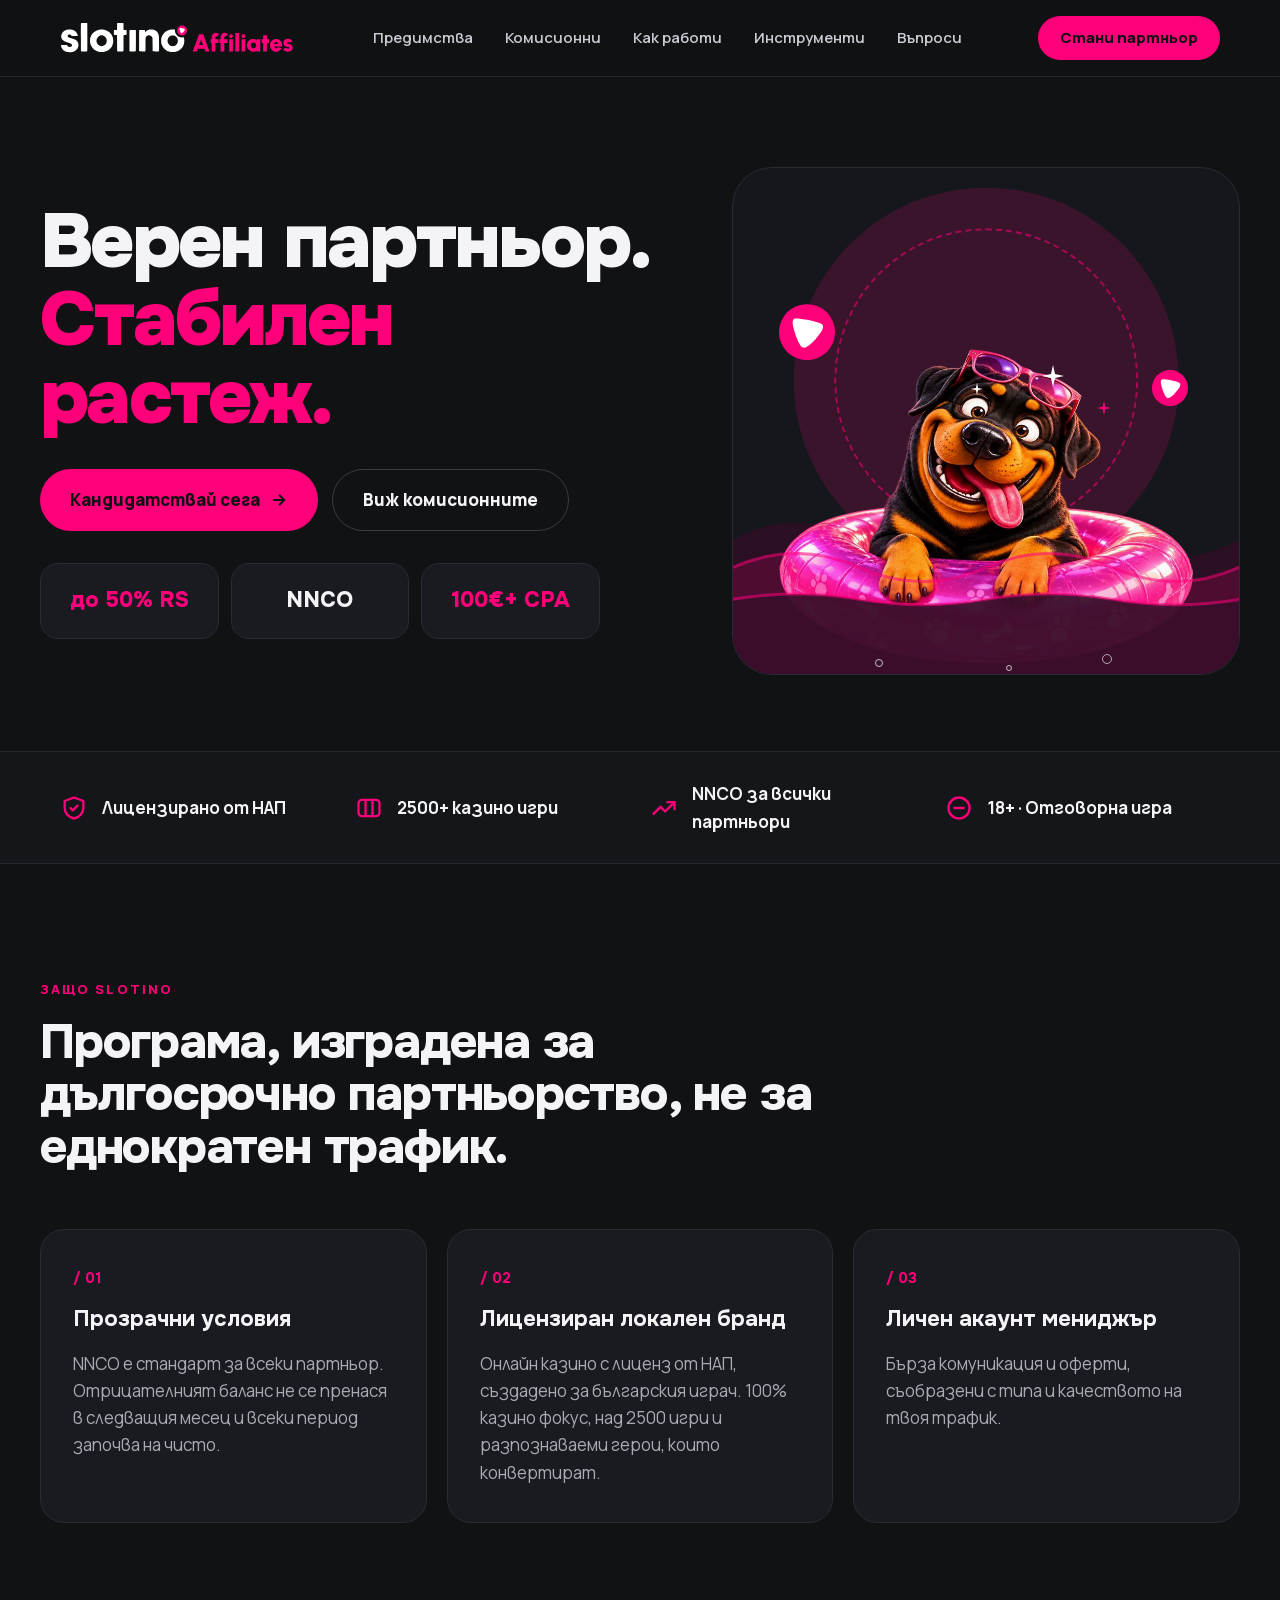
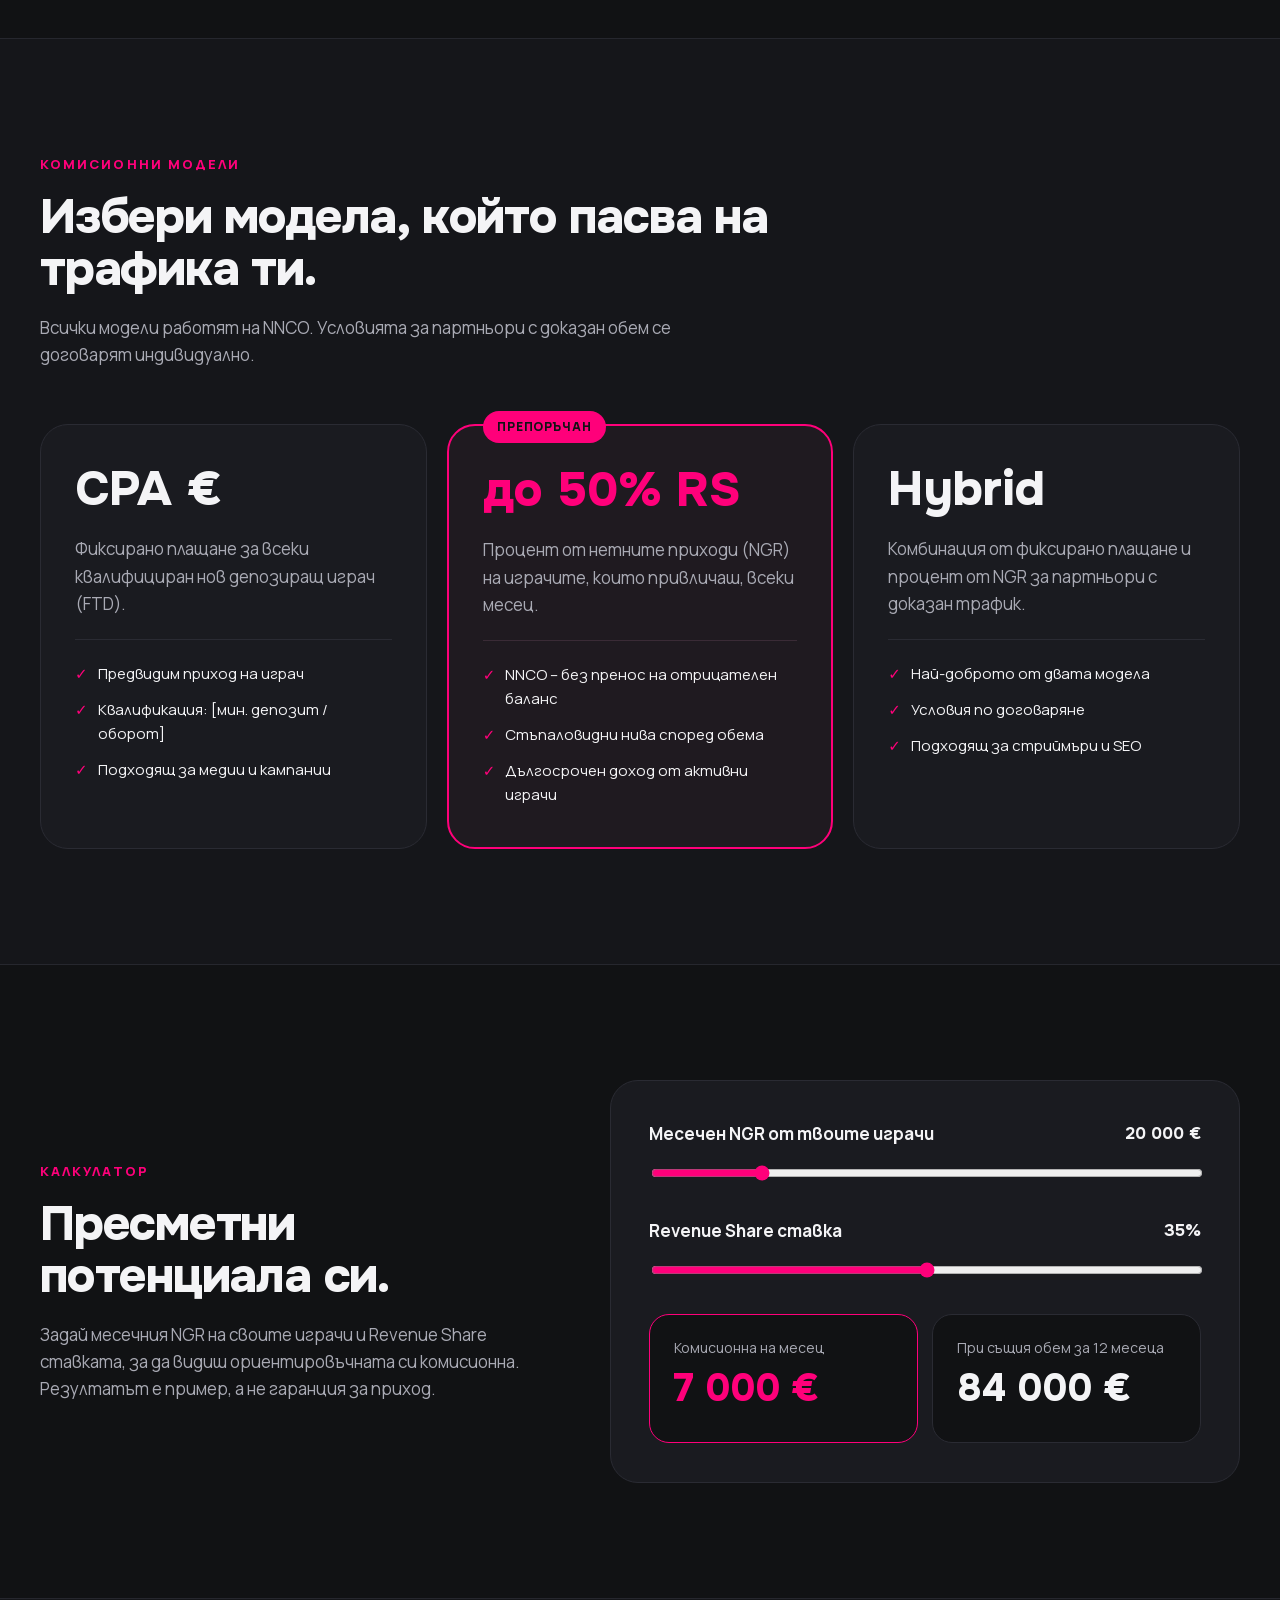
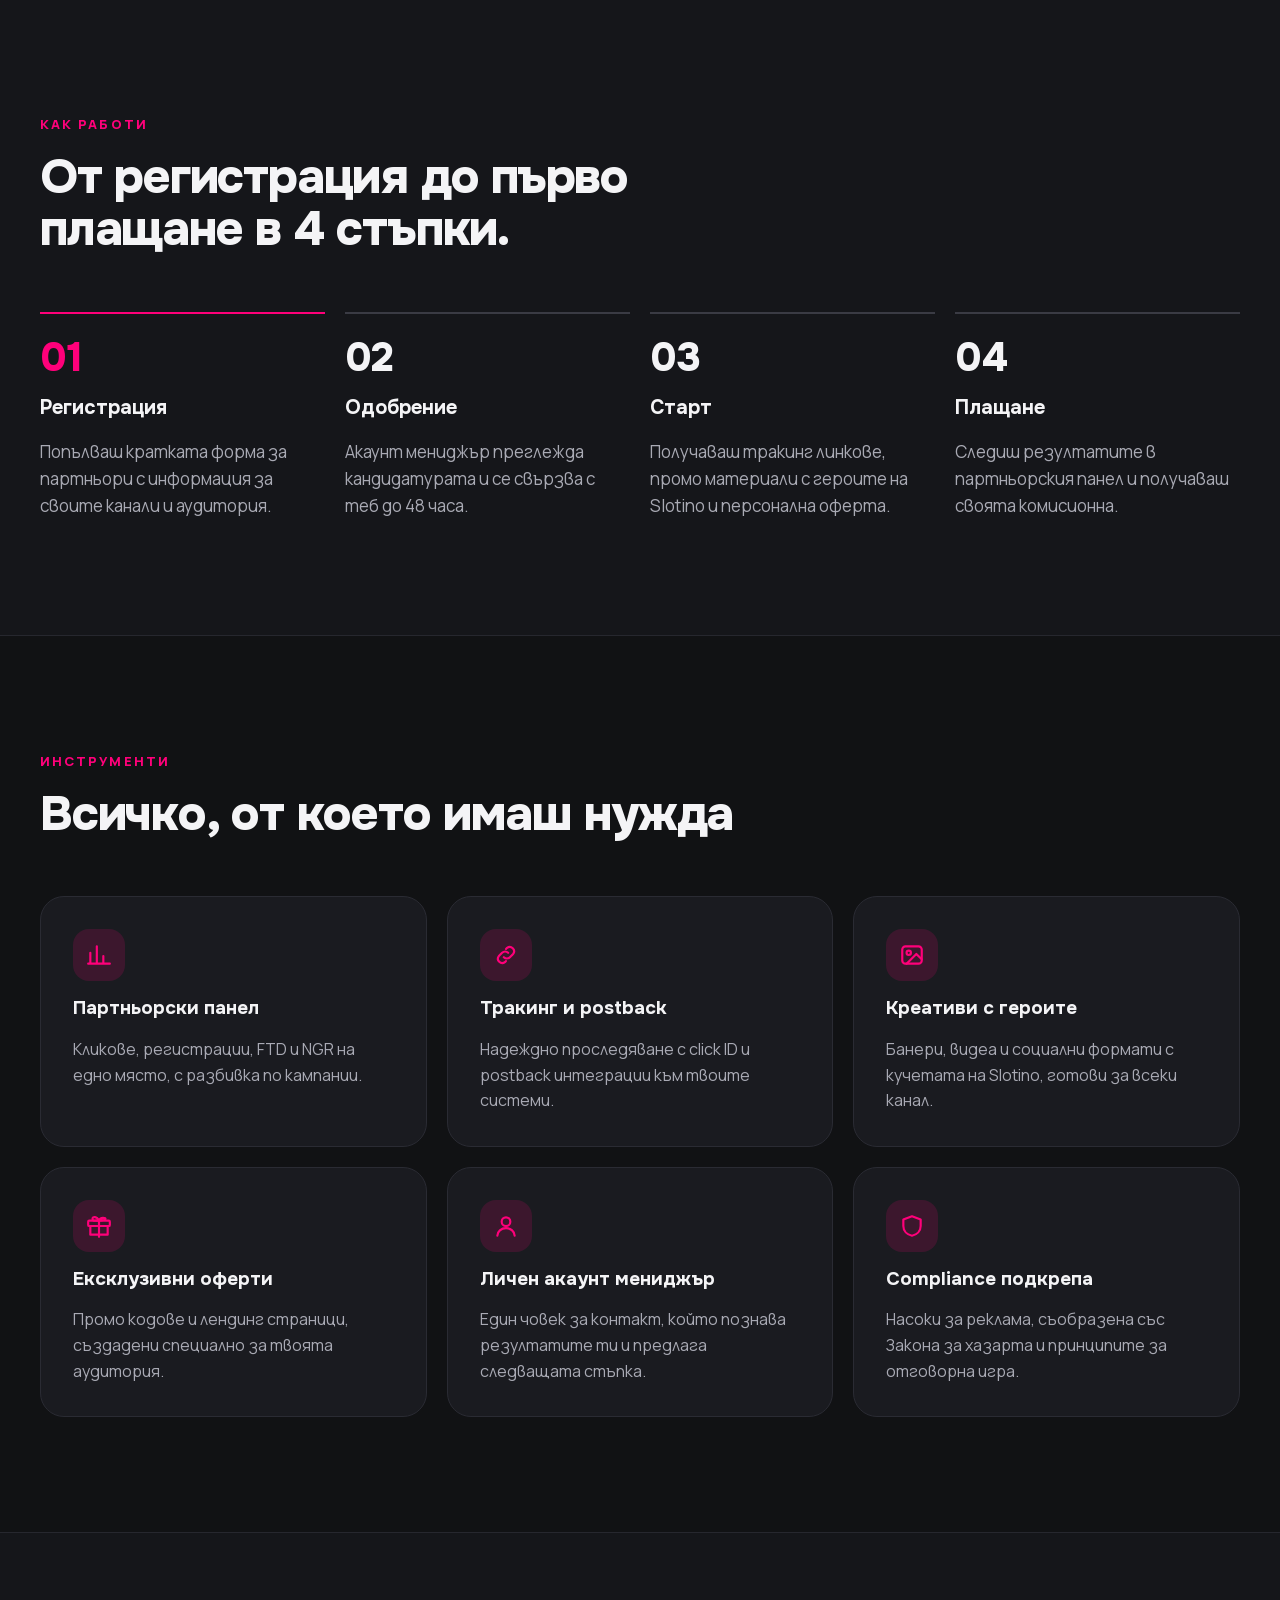
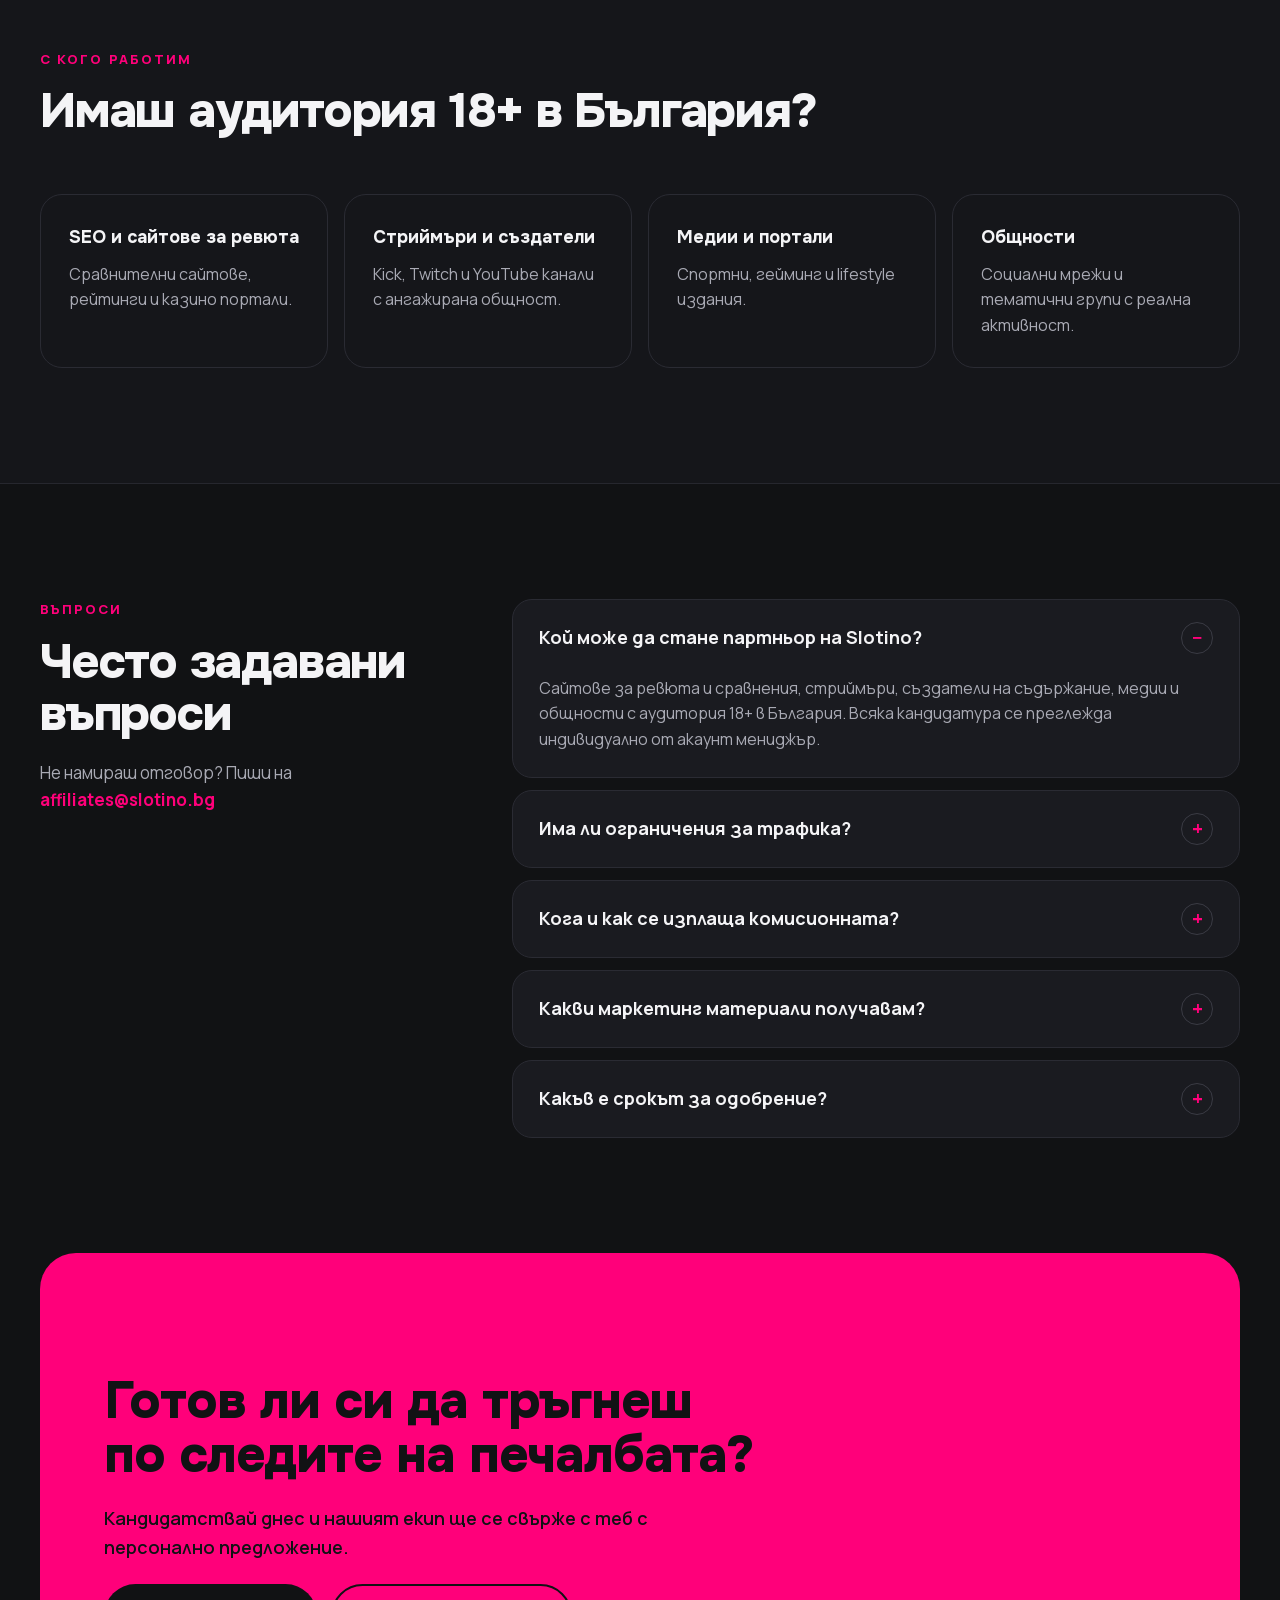
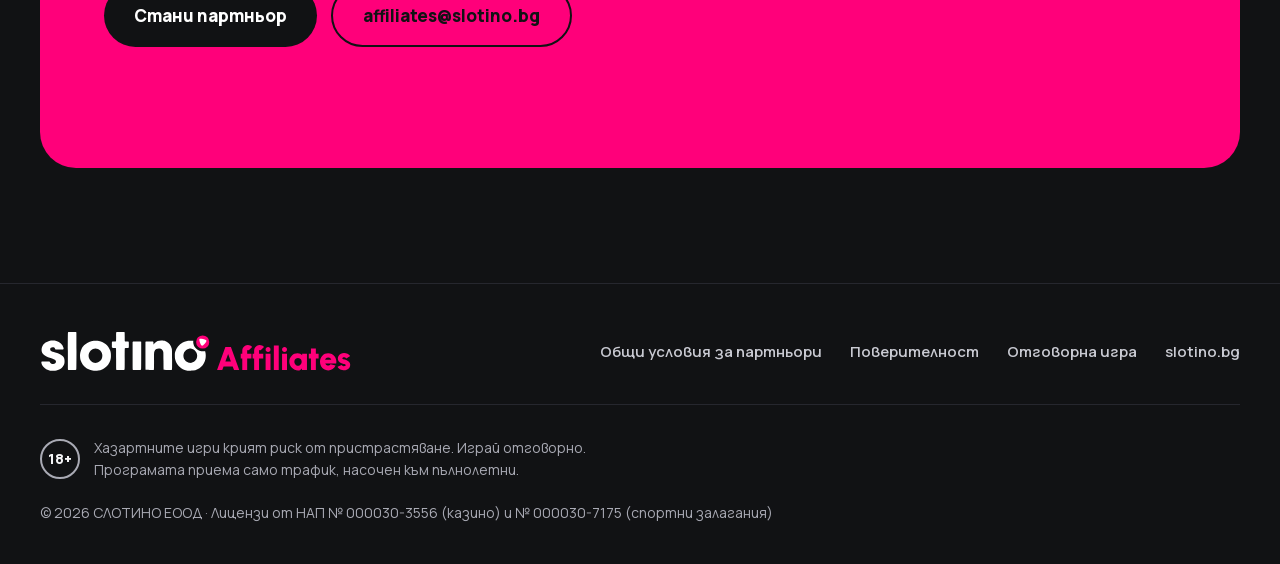
==== commit faadabee: "Add the partner Terms and Conditions page at /terms/ The full "Общи условия - Партньорска програма S" ====
--- a/index.html
+++ b/index.html
@@ -256,7 +256,7 @@
     <div class="footer__top">
       <svg class="wordmark" viewBox="0 0 2600 330" role="img" aria-label="Slotino Affiliates"><path d="M84.2 319.6C59.7 314.9 40.3 304 27.3 287.6C18.3 276.1 10.4 257 11.2 248.7C11.7 243.3 13.3 243 45.7 243C61.9 243 76 243.4 77.4 244C79.1 244.6 80.6 246.6 82.1 249.9C86.5 260.2 97 265.8 109.6 264.7C123.3 263.4 132 256.1 132 246C132 233.3 123 227.2 87.5 215.5C56.1 205.2 38.9 196.1 27.1 183.5C16.9 172.5 13 162.3 13 146.4C13 125.5 22.2 106.2 38.7 92.5C46.9 85.7 64.4 76.9 75.4 74.1C94.3 69.2 116.1 69.2 135.2 74.1C164.2 81.5 185.6 101.4 192.9 128C195.5 137.2 195.5 140.2 193.2 142.4C191.5 143.9 188 144 159.4 143.8L127.5 143.5L124.5 137.5C120.6 129.7 115.8 127 105.3 126.8C92.9 126.6 84 133.1 84 142.2C84 154.2 93.2 160.2 125.4 169C159.3 178.3 176.2 186.7 188.8 200.5C199.2 211.8 203.6 225.7 202.7 244.5C202.1 257.3 200.3 264.7 195.4 274.5C188 289.6 176.2 300.8 158.5 309.6C141.7 317.8 131.6 320.1 109.5 320.6C96.9 320.8 89.3 320.5 84.2 319.6ZM433.5 318.4C388.2 310.3 352.4 281.1 337.5 240C333 227.5 331 216.5 330.3 201.4C329.4 179 333.1 159.9 341.9 141.4C348.2 128.2 353.5 120.5 363.4 110.1C381.3 91.5 403.6 79.2 430 73.4C442 70.8 473.8 70.7 486 73.3C530.3 82.8 564.1 111.1 578.4 150.8C583.5 165 585.3 176.9 585.3 195C585.3 213.1 583.4 225.2 578.4 239.2C563.4 281.2 526.7 310.9 480.5 318.5C469.2 320.4 444.2 320.3 433.5 318.4ZM1221 319.3C1219.1 319 1213.6 318 1208.9 317C1166.4 307.6 1133.2 278.7 1119.2 239C1113.6 223.1 1112.5 215.5 1112.6 194.5C1112.7 176.5 1112.8 174.9 1115.8 163.5C1124.8 129.4 1146.9 101.6 1177.6 85.8C1198.5 75 1213.4 71.6 1239 71.5C1249.2 71.5 1259.2 71.9 1261.3 72.3L1265.1 73.1L1264.4 77.9C1262.9 89.1 1267.9 109.4 1275.1 121.7C1277 124.9 1282.5 131.6 1287.5 136.6C1295.4 144.5 1297.8 146.3 1307 150.7C1321.2 157.7 1329.6 159.4 1345.3 158.7C1352 158.3 1358.6 157.9 1359.9 157.8C1362.2 157.5 1362.5 158.1 1364.1 164.3C1368.6 181.5 1368.9 202.7 1365 222C1354.6 273.1 1315.6 309.8 1262.5 318.5C1254.2 319.9 1230 320.3 1221 319.3ZM231.6 310.8C230.2 308.8 230 292.5 230 156.3C230 5.3 230 4 232 2C233.9 0.1 235.3 0 265.8 0C295.4 0 297.8 0.1 299.3 1.8C300.9 3.5 301 15.7 301 156.7C301 303.6 300.9 309.8 299.2 311.3C297.5 312.8 293.7 313 265.2 313C233.2 313 233.1 313 231.6 310.8ZM629.6 310.8C628.2 308.8 628 298.7 628 222C628 169.4 627.6 134.9 627 134C626.3 132.8 623 132.4 611.6 132C591.5 131.3 593 133.5 593 105C593 87.1 593.3 82 594.4 80.4C595.7 78.7 597.5 78.4 611 78C622.9 77.6 626.3 77.2 627 76C627.6 75.1 628 59.6 628 39.2C628 5.3 628.1 3.9 630 2C631.9 0.1 633.3 0 663.8 0C693.4 0 695.8 0.1 697.3 1.8C698.8 3.5 699 7.5 699 38.6C699 68.6 699.2 73.9 700.6 75.8C702 77.9 702.8 78 715.3 78C734.5 78 733 75.7 733 104.9C733 125.9 732.8 128.9 731.3 130.1C730.2 131.1 725.7 131.6 715.9 131.8C703 132.1 701.9 132.3 700.5 134.3C699.2 136.2 699 147.6 699 223.1C699 305.7 698.9 309.8 697.2 311.3C695.5 312.8 691.7 313 663.2 313C631.2 313 631.1 313 629.6 310.8ZM765.6 310.8C764.2 308.8 764 296.2 764 195.7L764 82.9L766.5 80.5L768.9 78L799.7 78C826 78 830.9 78.2 832.8 79.6L835 81.1L835 195.5C835 298.1 834.8 310 833.4 311.4C832.1 312.8 827.6 313 799.5 313C767.2 313 767.1 313 765.6 310.8ZM871.8 311.9C870.1 311 870 304.4 870 196L870 81.1L872.2 79.6C874.1 78.2 878.8 78 903.2 78C938.5 78 936 76.9 936.1 92.8L936.1 103.5L938.3 100.5C939.5 98.9 943.6 94.3 947.4 90.3C962.1 74.8 985.3 67.9 1012.5 70.9C1026 72.4 1032.6 74.3 1044.8 80.2C1066.8 90.7 1081 109.9 1087.3 137.5C1089.3 146.1 1089.4 150.2 1089.7 227.7C1090.1 308.6 1090.1 308.9 1088.1 310.9C1086.1 312.9 1085 313 1054.2 313C1030.3 313 1022 312.7 1020.7 311.8C1019.2 310.6 1019.1 304 1018.7 240C1018.4 177.7 1018.1 168.8 1016.6 163.1C1012.1 146.1 1003 138.2 985.7 136.4C968.3 134.6 952.9 141.6 946.4 154.2C941.1 164.6 941 166.1 941 240C941 300.4 940.8 308.8 939.4 310.8C937.9 313 937.8 313 905.7 313C885.7 313 872.8 312.6 871.8 311.9ZM469.5 253.5C479.1 251.5 487.9 246.9 495.2 240.2C508.1 228.3 514.2 214.1 514.3 196C514.5 178.9 508.9 164.9 497 152.9C487.1 142.9 471.1 136 457.5 136C443.9 136 429.8 142.2 418.9 153C394.5 177.1 395 215.7 420.2 239.5C433.8 252.4 451.3 257.3 469.5 253.5ZM1251.5 253.5C1262.5 251.2 1270.4 246.7 1279.1 238.1C1288 229.2 1292.9 220 1295.4 207.8C1298.3 193.5 1296.7 181.9 1289.9 168.1C1282.1 152.3 1267.8 141.1 1250.5 137.5C1241.7 135.7 1237.3 135.7 1228.7 137.5C1212.7 140.9 1197 153.1 1189.7 167.7C1172.2 203.1 1191.2 245.4 1228.2 253.5C1236.5 255.3 1243 255.3 1251.5 253.5Z" fill="#FFFFFF"/><g class="ping"><circle cx="1342.25" cy="82.5" r="54.25" fill="#FF007A"/><path d="M1333.1 111.8C1328.1 109.2 1319 88.4 1315.5 71.5C1313.6 62.1 1314.6 57.4 1318.8 56.3C1324.9 54.8 1357.2 60.7 1368.3 65.3C1377.7 69.3 1374.5 78.6 1357.1 98C1350.9 104.9 1342.2 111.5 1338 112.5C1336.6 112.8 1334.4 112.5 1333.1 111.8Z" fill="#FFFFFF"/></g><path d="M1529.4 124.5H1575L1643.6 313.5H1600.7L1589.9 283.8H1514.5L1503.7 313.5H1460.8ZM1529.4 243.3H1575L1552.1 180.7ZM1709.3 153.9V178.5H1744.2V219H1709.3V313.5H1668.8V219H1656.1V178.5H1668.8V153.9Q1668.8 141.2 1675.1 130.8Q1681.4 120.3 1691.9 114Q1702.4 107.8 1715.3 107.8Q1724.6 107.8 1733.8 111.6Q1742.9 115.5 1750.1 123.7L1720.9 152.3Q1720.3 150.3 1718.6 149.3Q1716.9 148.3 1715.3 148.3Q1712.8 148.3 1711.1 149.9Q1709.3 151.5 1709.3 153.9ZM1807.2 153.9V178.5H1842V219H1807.2V313.5H1766.7V219H1754V178.5H1766.7V153.9Q1766.7 141.2 1773 130.8Q1779.3 120.3 1789.8 114Q1800.3 107.8 1813.1 107.8Q1822.5 107.8 1831.6 111.6Q1840.8 115.5 1848 123.7L1818.8 152.3Q1818.1 150.3 1816.4 149.3Q1814.8 148.3 1813.1 148.3Q1810.7 148.3 1809 149.9Q1807.2 151.5 1807.2 153.9ZM1861.3 178.5H1901.8V313.5H1861.3ZM1881.9 164.5Q1873.1 164.5 1867.1 158.7Q1861.2 152.8 1861.2 144.2Q1861.2 135.7 1867.1 129.8Q1873.1 124 1881.7 124Q1890.2 124 1896.1 129.8Q1902 135.7 1902 144.2Q1902 152.8 1896.2 158.7Q1890.5 164.5 1881.9 164.5ZM1929.2 313.5V111H1969.7V313.5ZM1997.1 178.5H2037.6V313.5H1997.1ZM2017.7 164.5Q2008.9 164.5 2002.9 158.7Q1997 152.8 1997 144.2Q1997 135.7 2002.9 129.8Q2008.9 124 2017.5 124Q2026 124 2031.9 129.8Q2037.8 135.7 2037.8 144.2Q2037.8 152.8 2032 158.7Q2026.3 164.5 2017.7 164.5ZM2162 178.5H2202.5V313.5H2161.8L2159.9 301.4Q2154.9 308.4 2147.3 312.7Q2139.7 317 2129.6 317Q2114.4 317 2101.3 311.3Q2088.1 305.7 2078.1 295.6Q2068.1 285.6 2062.5 272.4Q2056.9 259.2 2056.9 244.1Q2056.9 229.7 2062.2 217.1Q2067.5 204.6 2077 195Q2086.5 185.5 2099 180.1Q2111.5 174.7 2125.8 174.7Q2137.4 174.7 2146.9 179.5Q2156.4 184.3 2163.9 191.5ZM2128.5 278.1Q2136.9 278.1 2143.7 273.8Q2150.6 269.5 2154.7 262.2Q2158.7 254.9 2158.7 246Q2158.7 237.1 2154.7 229.8Q2150.6 222.5 2143.7 218.2Q2136.9 213.9 2128.5 213.9Q2120.1 213.9 2113.3 218.2Q2106.5 222.5 2102.5 229.8Q2098.5 237.1 2098.5 246Q2098.5 254.9 2102.6 262.2Q2106.6 269.5 2113.4 273.8Q2120.2 278.1 2128.5 278.1ZM2298.7 219H2275.8V313.5H2235.3V219H2217.7V178.5H2235.3V136.1H2275.8V178.5H2298.7ZM2377.4 317Q2358.8 317 2343.5 307.4Q2328.1 297.8 2319 281.6Q2309.9 265.4 2309.9 245.9Q2309.9 231.1 2315.2 218.3Q2320.4 205.4 2329.7 195.6Q2338.9 185.8 2351.2 180.3Q2363.5 174.7 2377.4 174.7Q2393.6 174.7 2407 181.8Q2420.5 188.9 2429.7 201Q2439 213.1 2442.9 228.2Q2446.8 243.3 2443.7 259.4H2353.7Q2355.5 264.1 2358.7 267.9Q2361.9 271.8 2366.5 274.1Q2371.2 276.4 2377.4 276.5Q2383.4 276.6 2388.4 273.9Q2393.5 271.2 2397.3 266.7L2438.6 276.2Q2430.3 294.2 2414 305.6Q2397.7 317 2377.4 317ZM2352.2 229.7H2402.8Q2400.9 223.9 2397.1 219.4Q2393.3 214.9 2388.3 212.4Q2383.2 209.8 2377.4 209.8Q2371.7 209.8 2366.7 212.4Q2361.6 214.9 2357.9 219.4Q2354.2 223.9 2352.2 229.7ZM2503.1 315.9Q2492.8 315 2483.4 311.5Q2473.9 308 2466.5 301.9Q2459.1 295.8 2454.8 287L2488.8 272.5Q2490.1 273.9 2492.6 276.2Q2495 278.4 2498.7 280.2Q2502.4 281.9 2507.7 281.9Q2511.2 281.9 2514.5 281.2Q2517.8 280.4 2519.9 278.5Q2522 276.6 2522 273.3Q2522 269.5 2519.2 267.5Q2516.5 265.6 2512.5 264.7Q2508.6 263.8 2505.2 263.3Q2493.2 261.4 2482.2 255.7Q2471.2 249.9 2464.2 240.7Q2457.2 231.4 2457.2 219Q2457.2 205.1 2464.3 195Q2471.5 184.8 2483 179.4Q2494.6 173.9 2508 173.9Q2523.7 173.9 2537.2 180.4Q2550.6 186.9 2559.2 199L2527.4 217.9Q2525.8 215.9 2523.4 213.8Q2521 211.7 2518 210.2Q2515 208.6 2511.5 208.2Q2506.7 207.8 2503 208.5Q2499.3 209.3 2497.2 211.5Q2495 213.7 2495 217.9Q2495 221.8 2498.8 223.6Q2502.6 225.3 2507.3 226.2Q2512 227 2515 227.9Q2526.6 231.7 2536.8 237.8Q2547.1 243.8 2553.4 252.5Q2559.7 261.1 2559.2 272.7Q2559.2 286.2 2551.2 296.5Q2543.1 306.8 2530.2 312Q2517.4 317.3 2503.1 315.9Z" fill="#FF007A"/></svg>
       <nav aria-label="Връзки във футъра">
-        <a href="#">Общи условия за партньори</a>
+        <a href="/terms/">Общи условия за партньори</a>
         <a href="#">Поверителност</a>
         <a href="#">Отговорна игра</a>
         <a href="https://slotino.bg">slotino.bg</a>
@@ -265,7 +265,7 @@
     <hr>
     <div class="footer__bottom">
       <div class="rg"><span class="rg__badge">18+</span><span>Хазартните игри крият риск от пристрастяване. Играй отговорно.<br>Програмата приема само трафик, насочен към пълнолетни.</span></div>
-      <div>© 2026 СЛОТИНО ЕООД · Лиценз от НАП № [номер]</div>
+      <div>© 2026 СЛОТИНО ЕООД · Лицензи от НАП № 000030-3556 (казино) и № 000030-7175 (спортни залагания)</div>
     </div>
   </div>
 </footer>
--- a/assets/css/styles.css
+++ b/assets/css/styles.css
@@ -396,3 +396,32 @@
   .steps,.aud,#tools .grid{grid-template-columns:minmax(0,1fr)}
   .models{max-width:none}
 }
+
+/* legal pages (terms, privacy, responsible gaming) */
+.legal{padding:clamp(40px,6vw,80px) var(--pad-x) var(--pad-y)}
+.legal__head{max-width:780px;margin-bottom:36px}
+.legal__meta{color:var(--muted);margin-top:16px;font-size:15px}
+.legal__meta a{color:var(--pink);font-weight:700}
+.legal__body{max-width:840px}
+.legal__body h2{font-weight:800;font-size:clamp(22px,2.4vw,30px);line-height:1.15;letter-spacing:-.015em;margin:56px 0 20px;padding-top:28px;border-top:1px solid var(--line)}
+.legal__body h3{font-weight:700;font-size:19px;line-height:1.3;margin:32px 0 14px}
+.legal__body p,.legal__body li{color:var(--text-2);font-size:16px;line-height:1.65}
+.legal__body strong{color:var(--text)}
+.art{margin:0 0 22px}
+.art p+p{margin-top:8px}
+.art__num{font-family:var(--display);font-weight:800}
+.legal__body ul,.legal__body ol{margin:10px 0 0;padding-left:24px;display:flex;flex-direction:column;gap:8px}
+.legal__body ul{list-style:none;padding-left:0}
+.legal__body ul li{position:relative;padding-left:22px}
+.legal__body ul li::before{content:"";position:absolute;left:4px;top:.6em;width:7px;height:7px;border-radius:50%;background:var(--pink)}
+.legal__body ol li::marker{color:var(--pink);font-weight:800}
+.legal__p{margin-top:16px}
+.toc{margin:0 0 8px;padding:24px 26px;max-width:840px;background:var(--surface);border:1px solid var(--line-2);border-radius:24px}
+.toc__title{font-family:var(--display);font-weight:800;font-size:13px;letter-spacing:.16em;text-transform:uppercase;color:var(--pink);margin-bottom:12px}
+.toc ol{margin:0;padding:0;list-style:none;columns:2;column-gap:32px;font-size:15px;font-weight:600}
+.toc li{break-inside:avoid;border-bottom:1px solid var(--line)}
+.toc a{display:flex;gap:12px;min-height:44px;align-items:center;color:var(--text-2)}
+.toc a:hover{color:#fff}
+.toc__n{flex:none;min-width:34px;color:var(--pink);font-family:var(--display);font-weight:800}
+@media (max-width:600px){.toc{padding:16px 18px;border-radius:18px}.toc ol{columns:1}.legal__body h2{margin-top:44px;padding-top:24px}.legal__head{margin-bottom:28px}}
+@media print{.header,.footer,.toc,.skip-link{display:none}body{background:#fff;color:#000;font-size:11pt}.legal{padding:0}.legal__body p,.legal__body li,.legal__body strong,.legal__meta,.art__num{color:#000}.legal__body h2{border-top-color:#999;break-after:avoid}.art{break-inside:avoid}}
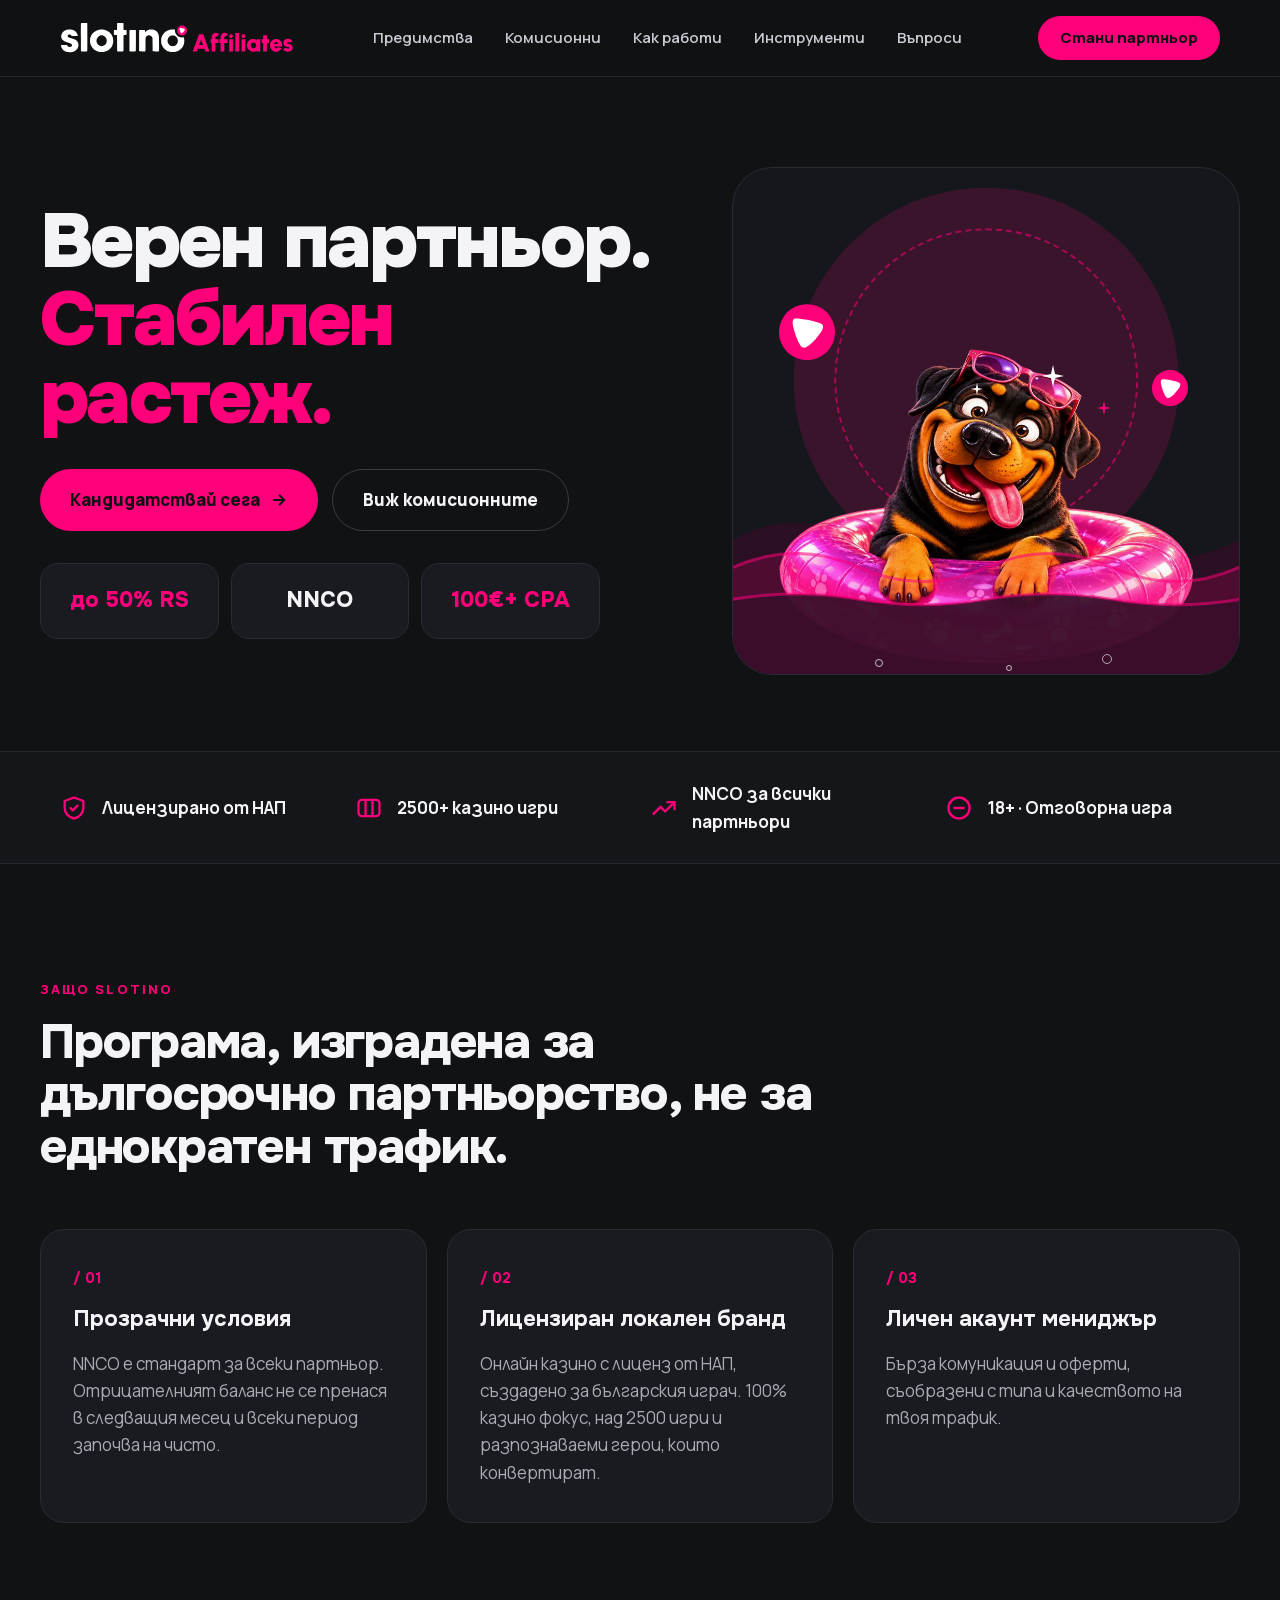
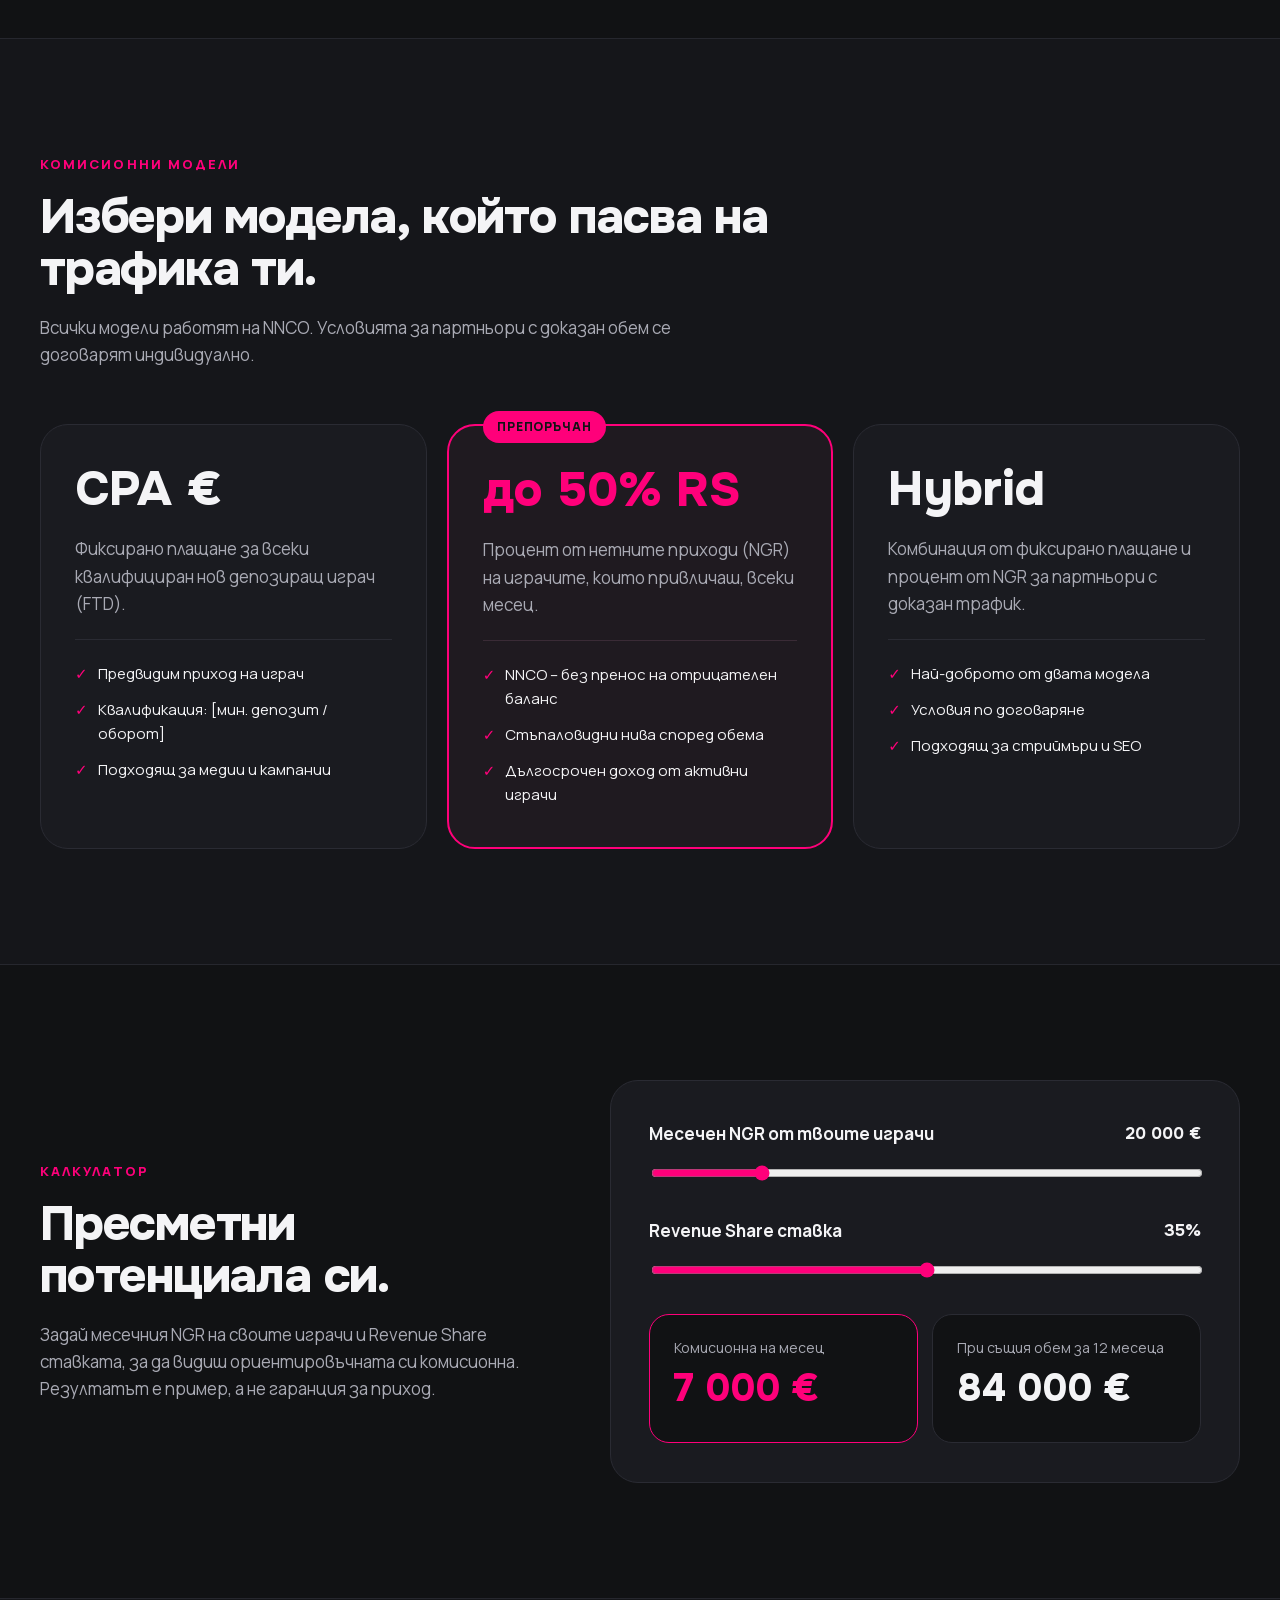
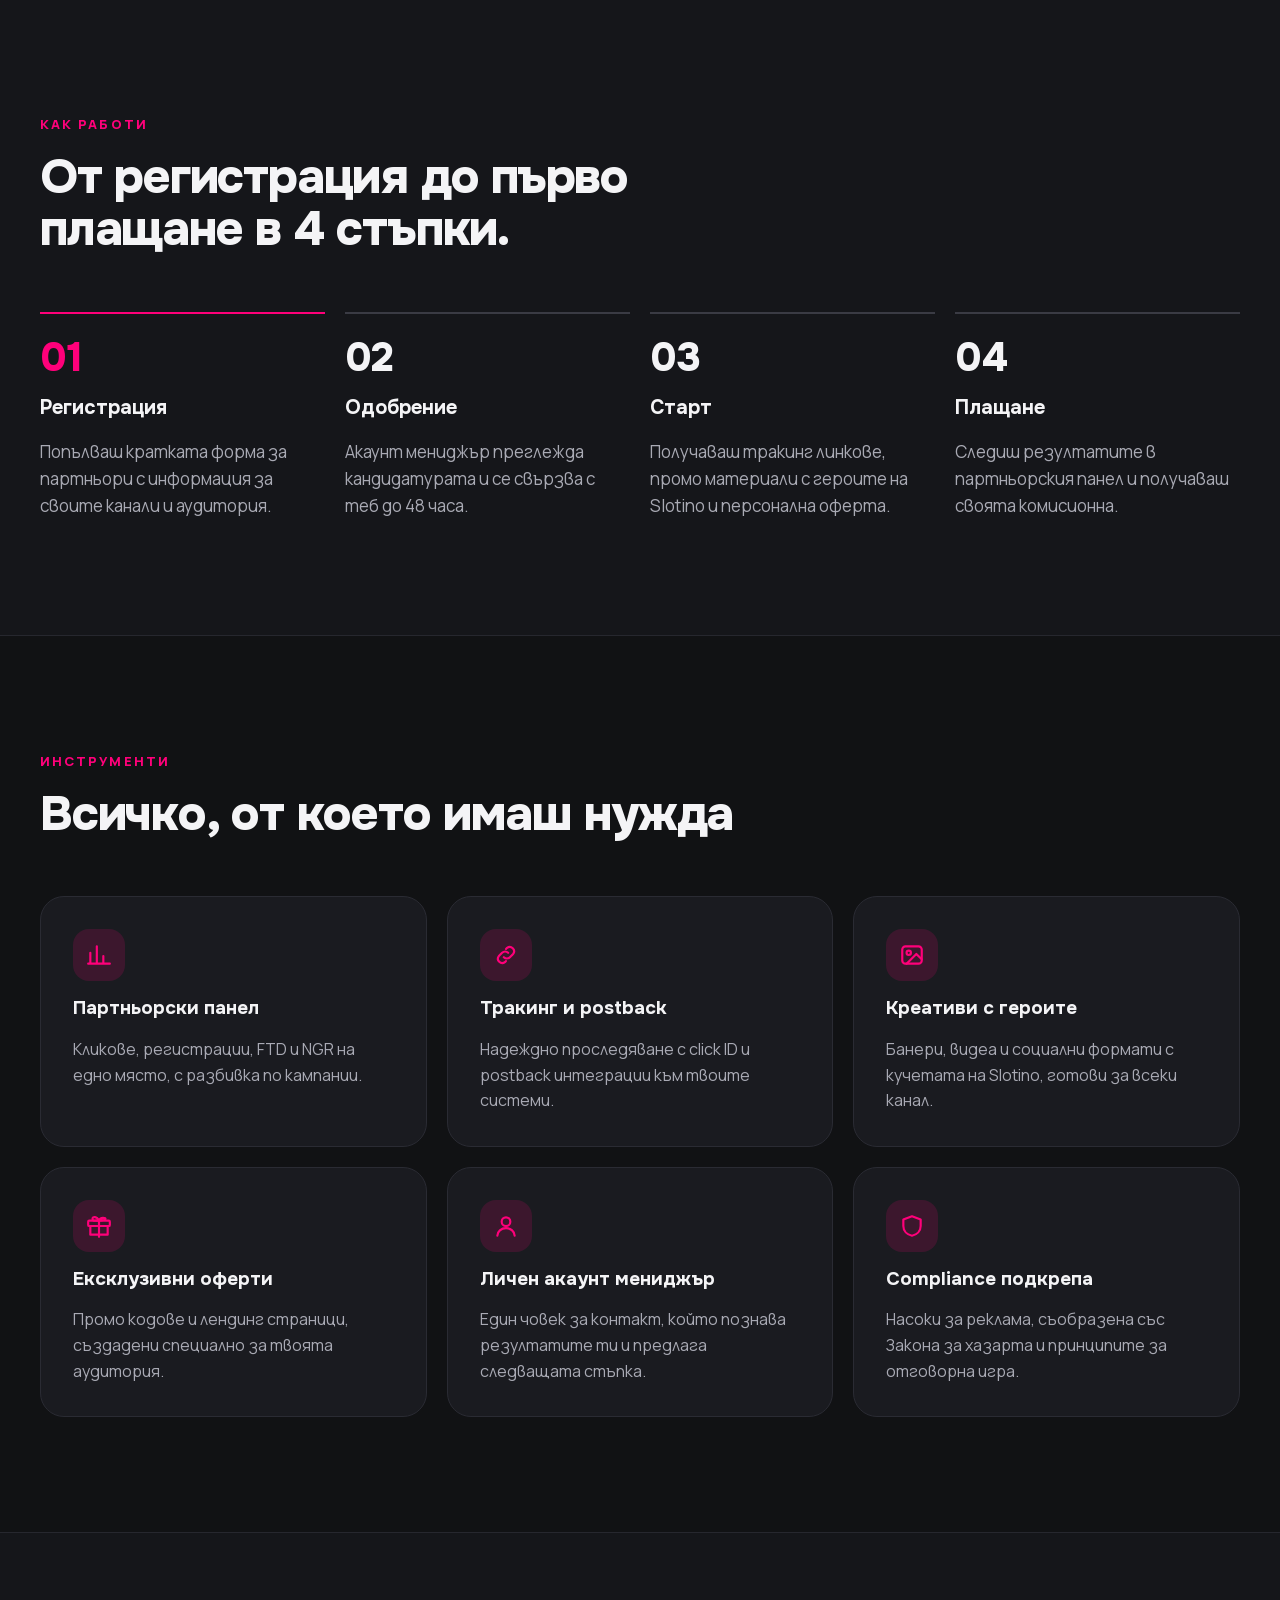
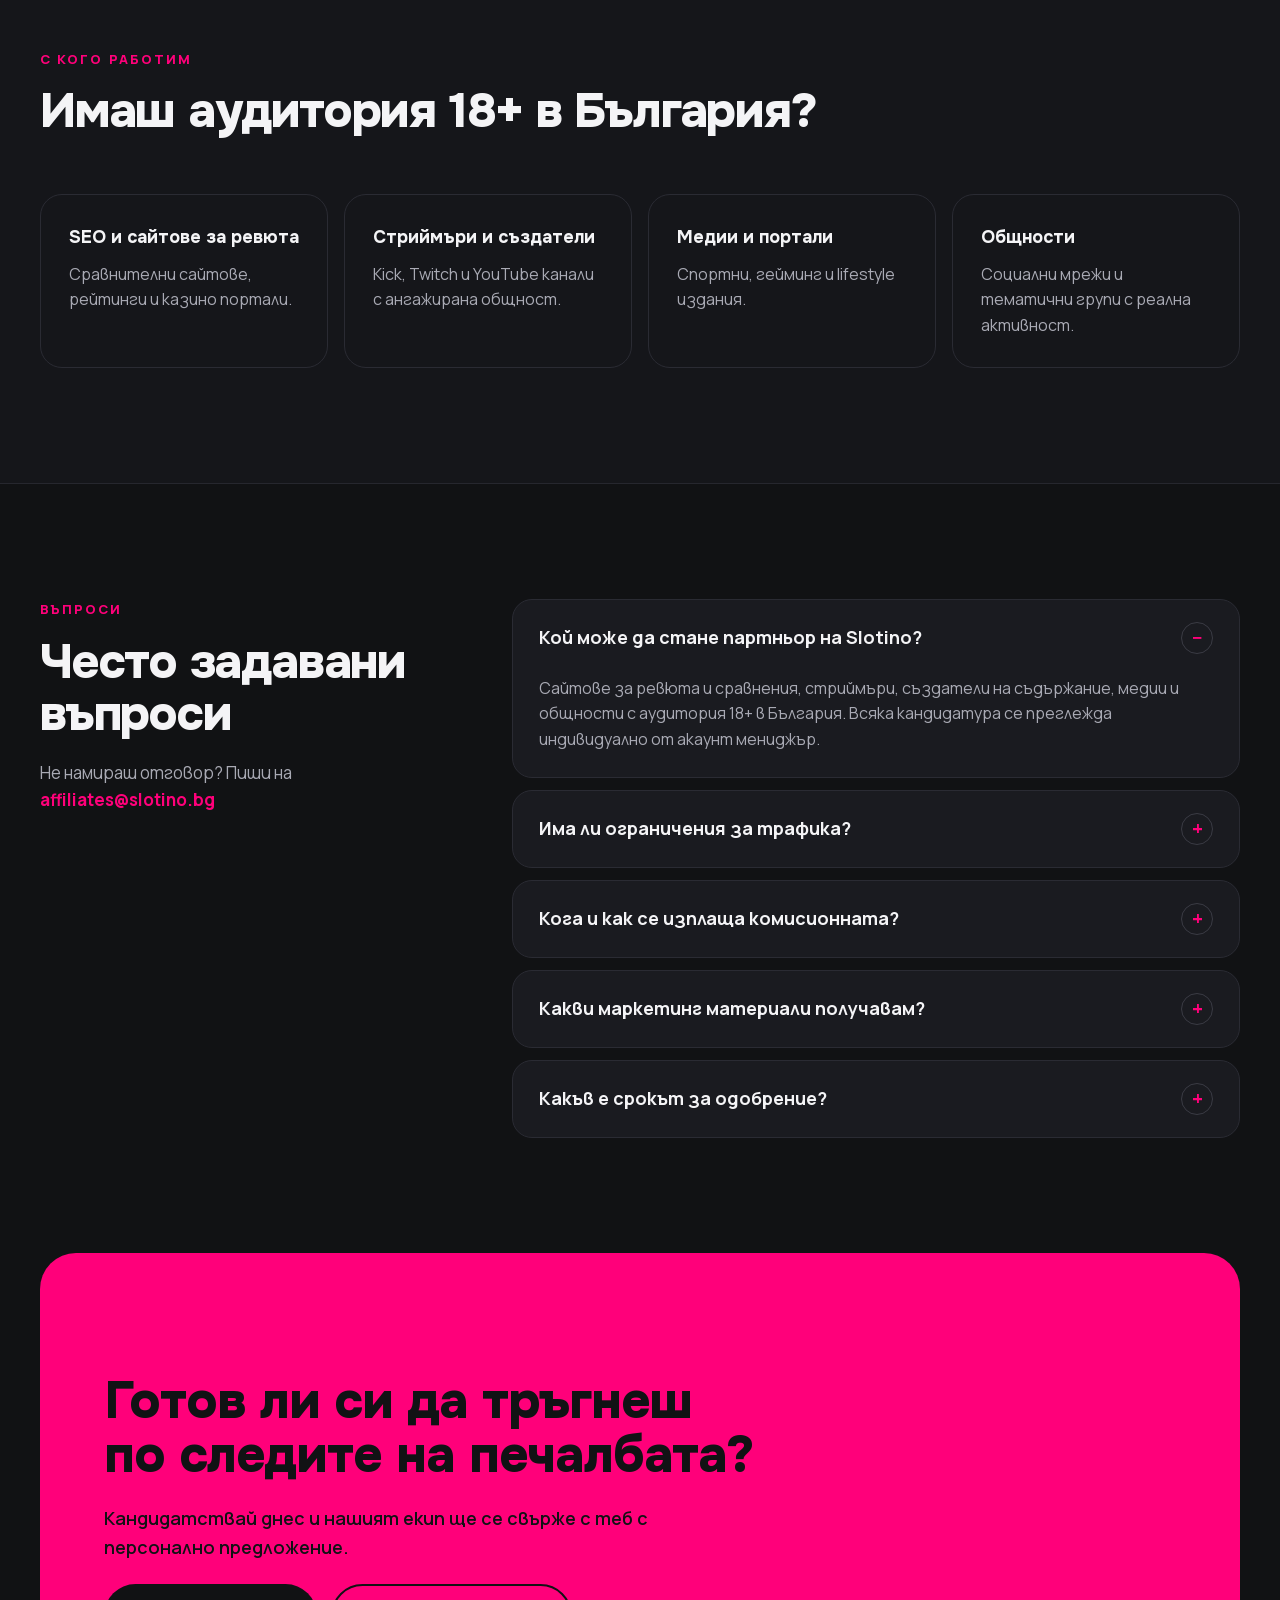
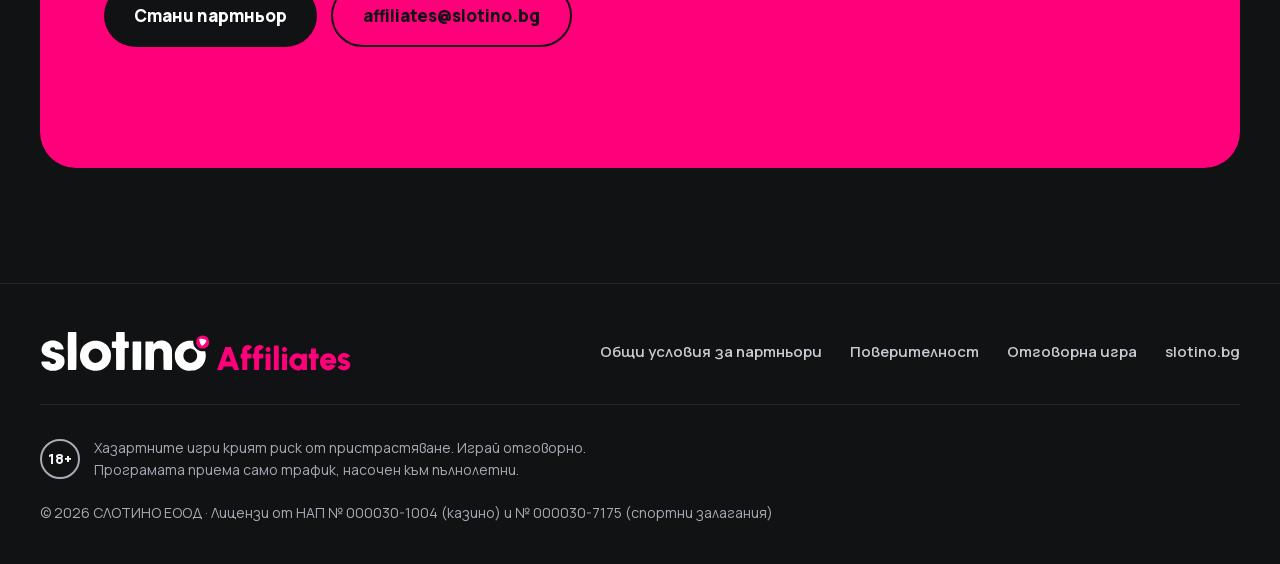
==== commit 64ee64ff: "Update partner terms to the new revision and link CTAs to registration /terms/ now carries the revis" ====
--- a/index.html
+++ b/index.html
@@ -43,8 +43,7 @@
       <a href="#tools">Инструменти</a>
       <a href="#faq">Въпроси</a>
     </nav>
-    <!-- TODO: сменете href с линка към формата за регистрация на партньори -->
-    <a class="btn btn--pink btn--sm header__cta" href="#join">Стани партньор</a>
+    <a class="btn btn--pink btn--sm header__cta" href="https://ro-affiliate.slotinoaffiliates.com/registration">Стани партньор</a>
   </div>
 </header>
 
@@ -54,7 +53,7 @@
       <div class="hero__copy">
         <h1>Верен партньор. <span>Стабилен растеж.</span></h1>
         <div class="hero__ctas">
-          <a class="btn btn--pink" href="#join">Кандидатствай сега
+          <a class="btn btn--pink" href="https://ro-affiliate.slotinoaffiliates.com/registration">Кандидатствай сега
             <svg width="18" height="18" viewBox="0 0 24 24" fill="none" stroke="currentColor" stroke-width="2.6" stroke-linecap="round" stroke-linejoin="round" aria-hidden="true"><path d="M5 12h14"/><path d="M13 6l6 6-6 6"/></svg>
           </a>
           <a class="btn btn--ghost" href="#models">Виж комисионните</a>
@@ -241,8 +240,7 @@
         <h2>Готов ли си да тръгнеш по следите на печалбата?</h2>
         <p>Кандидатствай днес и нашият екип ще се свърже с теб с персонално предложение.</p>
         <div class="cta__btns">
-          <!-- TODO: сменете href с линка към формата за регистрация на партньори -->
-          <a class="btn btn--dark" href="#">Стани партньор</a>
+          <a class="btn btn--dark" href="https://ro-affiliate.slotinoaffiliates.com/registration">Стани партньор</a>
           <a class="btn btn--outline-dark" href="mailto:affiliates@slotino.bg">affiliates@slotino.bg</a>
         </div>
       </div>
@@ -265,7 +263,7 @@
     <hr>
     <div class="footer__bottom">
       <div class="rg"><span class="rg__badge">18+</span><span>Хазартните игри крият риск от пристрастяване. Играй отговорно.<br>Програмата приема само трафик, насочен към пълнолетни.</span></div>
-      <div>© 2026 СЛОТИНО ЕООД · Лицензи от НАП № 000030-3556 (казино) и № 000030-7175 (спортни залагания)</div>
+      <div>© 2026 СЛОТИНО ЕООД · Лицензи от НАП № 000030-1004 (казино) и № 000030-7175 (спортни залагания)</div>
     </div>
   </div>
 </footer>
